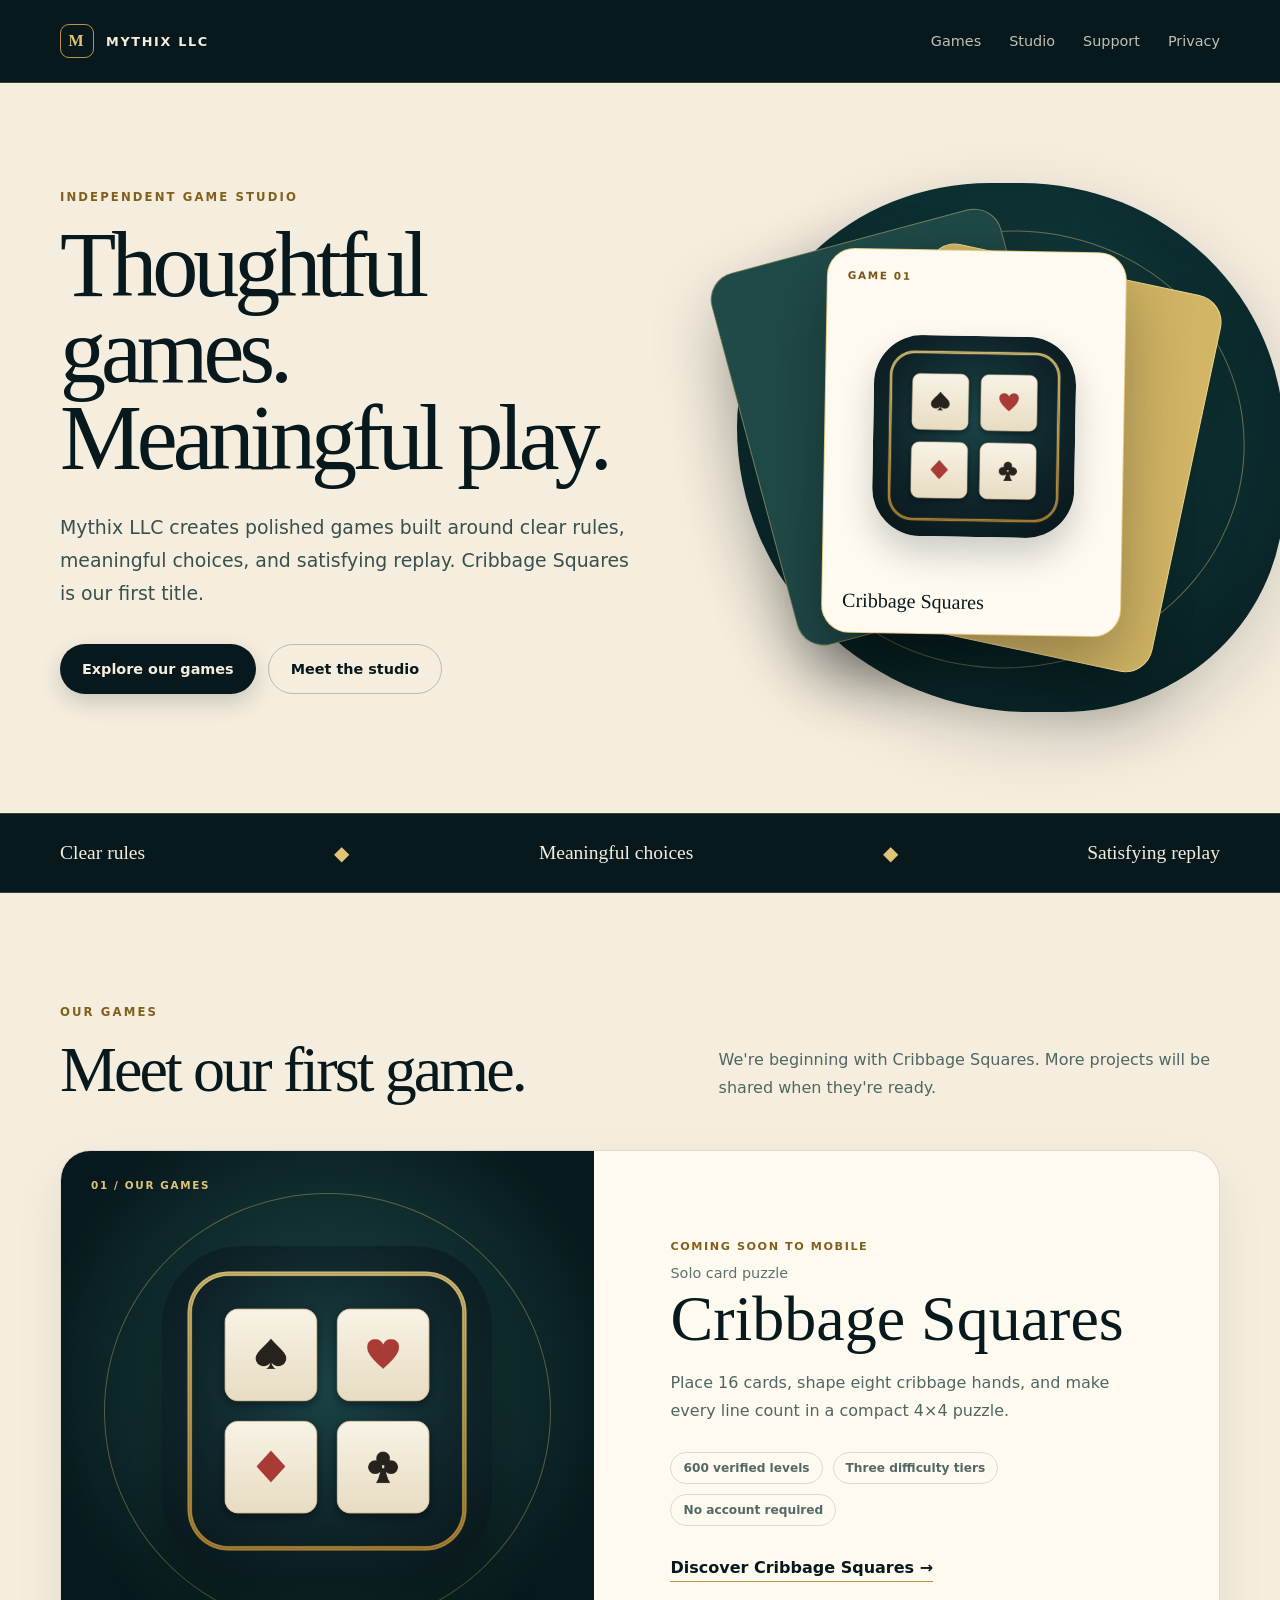
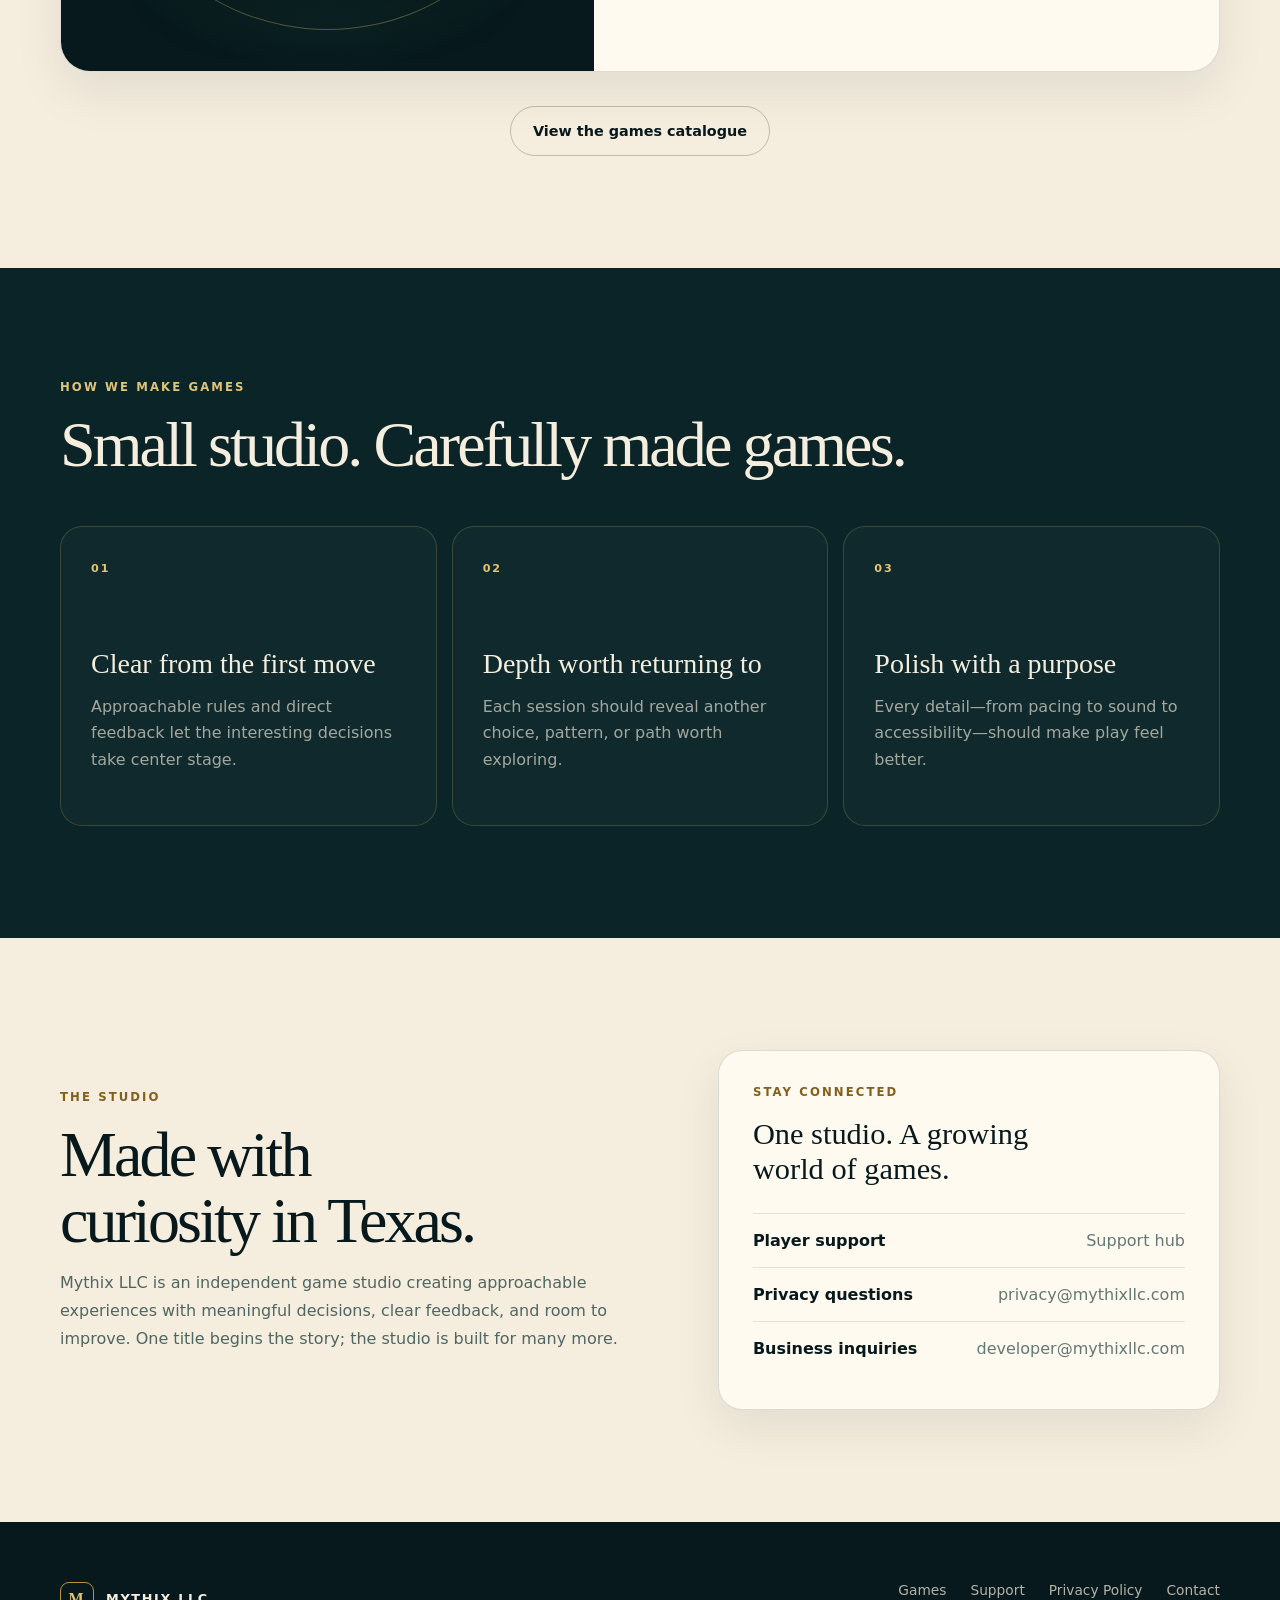
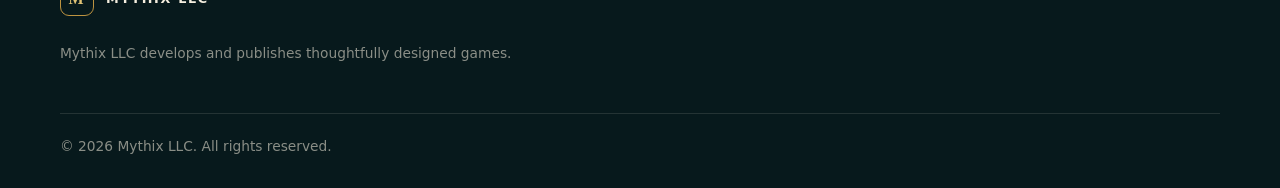
==== index.html @ 4d2c632b "Publish the Mythix LLC website as static files Static export of the Mythix LLC site (Publish-Game/si" ====
<!DOCTYPE html><html lang="en"><head><meta charSet="utf-8"/><meta name="viewport" content="width=device-width, initial-scale=1"/><link rel="stylesheet" href="/_next/static/css/index.VzsFTNP9.css" data-rsc-css-href="/_next/static/css/index.VzsFTNP9.css" data-precedence="vite-rsc/importer-resources"/><link rel="modulepreload" fetchPriority="low" href="/_next/static/chunks/index-CFZSVS_D.js"/><script src="/_next/static/chunks/rolldown-runtime-C60lm6uB.js" type="module" async=""></script><script src="/_next/static/chunks/framework-BgSIrAUN.js" type="module" async=""></script><link rel="modulepreload" href="/_next/static/chunks/layout-segment-context-Se4v9vyB.js" crossorigin=""/><link rel="modulepreload" href="/_next/static/chunks/image-DU-IEete.js" crossorigin=""/><script>Object.assign(((self[Symbol.for("vinext.navigationRuntime")]??={bootstrap:{routeManifest:null},functions:{}}).bootstrap.rsc??={rsc:[]}),{params:{},nav:{"pathname":"/","searchParams":[]}})</script><link rel="modulepreload" href="/_next/static/chunks/index-CFZSVS_D.js" />
</head><body><div class="site-shell"><header class="site-header"><div class="wrap header-inner"><a class="brand" href="/" aria-label="Mythix LLC home"><span class="brand-mark" aria-hidden="true">M</span><span>MYTHIX LLC</span></a><nav aria-label="Primary navigation"><a href="/games">Games</a><a href="/#studio">Studio</a><a href="/support">Support</a><a href="/privacy">Privacy</a></nav></div></header><main><section class="studio-hero wrap" aria-labelledby="hero-title"><div class="studio-hero-copy"><p class="eyebrow">Independent game studio</p><h1 id="hero-title">Thoughtful games.<br/>Meaningful play.</h1><p class="hero-lede">Mythix LLC creates polished games built around clear rules, meaningful choices, and satisfying replay. Cribbage Squares is our first title.</p><div class="hero-actions"><a class="button button-primary" href="/games">Explore our games</a><a class="button button-secondary" href="#studio">Meet the studio</a></div></div><div class="studio-hero-art" aria-label="A growing collection of Mythix games"><div class="collection-orbit" aria-hidden="true"></div><div class="collection-card collection-card-back" aria-hidden="true"><span>MYTHIX</span></div><div class="collection-card collection-card-middle" aria-hidden="true"><i></i><i></i><i></i></div><a class="collection-card collection-card-game" href="/games/cribbage-squares"><span class="collection-index">GAME 01</span><img src="/cribbage-squares-icon.png" alt="Cribbage Squares game icon" width="1024" height="1024" loading="eager" fetchPriority="high" decoding="async" data-nimg="1"/><span class="collection-title">Cribbage Squares</span></a></div></section><section class="studio-marquee" aria-label="Mythix design values"><div class="wrap studio-marquee-track"><span>Clear rules</span><i>◆</i><span>Meaningful choices</span><i>◆</i><span>Satisfying replay</span></div></section><section class="section wrap" id="games" aria-labelledby="games-title"><div class="section-heading catalog-heading"><div><p class="eyebrow">Our games</p><h2 id="games-title">Meet our first game.</h2></div><p>We&#x27;re beginning with Cribbage Squares. More projects will be shared when they&#x27;re ready.</p></div><article class="featured-game"><div class="featured-game-visual"><span class="game-number">01 / OUR GAMES</span><img src="/cribbage-squares-icon.png" alt="Cribbage Squares icon showing four playing-card suits" width="1024" height="1024" loading="lazy" decoding="async" data-nimg="1"/></div><div class="featured-game-copy"><p class="game-status">Coming soon to mobile</p><p class="game-format">Solo card puzzle</p><h3>Cribbage Squares</h3><p>Place 16 cards, shape eight cribbage hands, and make every line count in a compact 4×4 puzzle.</p><ul class="game-highlights" aria-label="Cribbage Squares highlights"><li>600 verified levels</li><li>Three difficulty tiers</li><li>No account required</li></ul><a class="text-link" href="/games/cribbage-squares">Discover Cribbage Squares →</a></div></article><div class="catalog-link-row"><a class="button button-secondary" href="/games">View the games catalogue</a></div></section><section class="section principles-section" aria-labelledby="principles-title"><div class="wrap"><div class="section-heading light-heading"><p class="eyebrow">How we make games</p><h2 id="principles-title">Small studio. Carefully made games.</h2></div><div class="principle-grid"><article class="principle-card"><span>01</span><h3>Clear from the first move</h3><p>Approachable rules and direct feedback let the interesting decisions take center stage.</p></article><article class="principle-card"><span>02</span><h3>Depth worth returning to</h3><p>Each session should reveal another choice, pattern, or path worth exploring.</p></article><article class="principle-card"><span>03</span><h3>Polish with a purpose</h3><p>Every detail—from pacing to sound to accessibility—should make play feel better.</p></article></div></div></section><section class="section wrap studio-grid" id="studio" aria-labelledby="studio-title"><div class="studio-copy"><p class="eyebrow">The studio</p><h2 id="studio-title">Made with curiosity in Texas.</h2><p>Mythix LLC is an independent game studio creating approachable experiences with meaningful decisions, clear feedback, and room to improve. One title begins the story; the studio is built for many more.</p></div><div class="contact-card" id="contact"><p class="eyebrow">Stay connected</p><h3>One studio. A growing world of games.</h3><a href="/support">Player support <span>Support hub</span></a><a href="mailto:privacy@mythixllc.com">Privacy questions <span>privacy@mythixllc.com</span></a><a href="mailto:developer@mythixllc.com">Business inquiries <span>developer@mythixllc.com</span></a></div></section></main><footer class="site-footer"><div class="wrap footer-inner"><div><a class="brand footer-brand" href="/" aria-label="Mythix LLC home"><span class="brand-mark" aria-hidden="true">M</span><span>MYTHIX LLC</span></a><p>Mythix LLC develops and publishes thoughtfully designed games.</p></div><div class="footer-links"><a href="/games">Games</a><a href="/support">Support</a><a href="/privacy">Privacy Policy</a><a href="mailto:developer@mythixllc.com">Contact</a></div><p class="copyright">© 2026 Mythix LLC. All rights reserved.</p></div></footer></div><!--$--><!--/$--><div hidden=""><!--$--><div hidden=""><title>Independent Game Studio | Mythix LLC</title><meta name="description" content="Thoughtful games built around clear rules, meaningful choices, and satisfying replay. Meet Mythix LLC and our first title, Cribbage Squares."><meta property="og:title" content="Mythix LLC — Thoughtful games, carefully made"><meta property="og:description" content="Meet Mythix LLC and discover Cribbage Squares, our first mobile game."><meta property="og:url" content="https://mythixllc.com"><meta property="og:site_name" content="Mythix LLC"><meta property="og:type" content="website"><meta property="og:image" content="https://mythixllc.com/og-studio.png"><meta property="og:image:width" content="1731"><meta property="og:image:height" content="909"><meta property="og:image:alt" content="Mythix LLC independent game studio"><meta name="twitter:card" content="summary_large_image"><meta name="twitter:title" content="Mythix LLC — Thoughtful games, carefully made"><meta name="twitter:description" content="Meet Mythix LLC and discover Cribbage Squares, our first mobile game."><meta name="twitter:image" content="https://mythixllc.com/og-studio.png"><link rel="shortcut icon" href="/favicon.svg"><link rel="icon" href="/favicon.svg"></div><!--/$--></div><script type="module" src="/_next/static/chunks/index-CFZSVS_D.js" id="_R_" async=""></script><script>((self[Symbol.for("vinext.navigationRuntime")]??={bootstrap:{routeManifest:null},functions:{}}).bootstrap.rsc??={rsc:[]}).rsc.push("4:I[\"8c0f216c4604\",[],\"Children\",1]\n")</script><script>((self[Symbol.for("vinext.navigationRuntime")]??={bootstrap:{routeManifest:null},functions:{}}).bootstrap.rsc??={rsc:[]}).rsc.push("5:I[\"593f344dc510\",[],\"GlobalErrorBoundary\",1]\n")</script><script>((self[Symbol.for("vinext.navigationRuntime")]??={bootstrap:{routeManifest:null},functions:{}}).bootstrap.rsc??={rsc:[]}).rsc.push("6:I[\"0b874ad30386\",[],\"default\",1]\n")</script><script>((self[Symbol.for("vinext.navigationRuntime")]??={bootstrap:{routeManifest:null},functions:{}}).bootstrap.rsc??={rsc:[]}).rsc.push("7:I[\"593f344dc510\",[],\"ErrorBoundary\",1]\n")</script><script>((self[Symbol.for("vinext.navigationRuntime")]??={bootstrap:{routeManifest:null},functions:{}}).bootstrap.rsc??={rsc:[]}).rsc.push("8:I[\"15c18cfaeeff\",[],\"LayoutSegmentProvider\",1]\n")</script><script>((self[Symbol.for("vinext.navigationRuntime")]??={bootstrap:{routeManifest:null},functions:{}}).bootstrap.rsc??={rsc:[]}).rsc.push("9:I[\"8c0f216c4604\",[],\"Slot\",1]\n")</script><script>((self[Symbol.for("vinext.navigationRuntime")]??={bootstrap:{routeManifest:null},functions:{}}).bootstrap.rsc??={rsc:[]}).rsc.push("a:I[\"9276801271d6\",[],\"AppRouterScrollTarget\",1]\n")</script><script>((self[Symbol.for("vinext.navigationRuntime")]??={bootstrap:{routeManifest:null},functions:{}}).bootstrap.rsc??={rsc:[]}).rsc.push("b:I[\"593f344dc510\",[],\"RedirectBoundary\",1]\n")</script><script>((self[Symbol.for("vinext.navigationRuntime")]??={bootstrap:{routeManifest:null},functions:{}}).bootstrap.rsc??={rsc:[]}).rsc.push("c:\"$Sreact.suspense\"\n")</script><script>((self[Symbol.for("vinext.navigationRuntime")]??={bootstrap:{routeManifest:null},functions:{}}).bootstrap.rsc??={rsc:[]}).rsc.push(":HL[\"/_next/static/css/index.VzsFTNP9.css\",\"style\"     ]\n")</script><script>((self[Symbol.for("vinext.navigationRuntime")]??={bootstrap:{routeManifest:null},functions:{}}).bootstrap.rsc??={rsc:[]}).rsc.push("0:{\"__route\":\"route:/\",\"__interceptionContext\":null,\"__layoutIds\":[\"layout:/\"],\"__rootLayout\":\"/\",\"__sourcePage\":\"/page\",\"__vinext_streaming_metadata_body:route:/\":\"$L1\",\"__vinext_streaming_metadata_outlet:route:/\":\"$L2\",\"page:/\":\"$L3\",\"layout:/\":[[[[\"$\",\"link\",\"css:/_next/static/css/index.VzsFTNP9.css\",{\"rel\":\"stylesheet\",\"precedence\":\"vite-rsc/importer-resources\",\"href\":\"/_next/static/css/index.VzsFTNP9.css\",\"data-rsc-css-href\":\"/_next/static/css/index.VzsFTNP9.css\"}],\"$undefined\"],[\"$\",\"html\",null,{\"lang\":\"en\",\"children\":[\"$\",\"body\",null,{\"children\":[\"$\",\"$L4\",null,{}]}]}]],null],\"route:/\":[[[\"$\",\"meta\",null,{\"charSet\":\"utf-8\"}],null,[[\"$\",\"meta\",\"0\",{\"name\":\"viewport\",\"content\":\"width=device-width, initial-scale=1\"}]]],[\"$\",\"$L5\",null,{\"fallback\":\"$6\",\"children\":[\"$\",\"$L7\",null,{\"fallback\":\"$6\",\"children\":[\"$\",\"$L8\",null,{\"providerId\":\"layout:/\",\"segmentMap\":{\"children\":[]},\"children\":[\"$\",\"$L9\",null,{\"id\":\"layout:/\",\"parallelSlots\":\"$undefined\",\"children\":[\"$\",\"$La\",null,{\"children\":[\"$\",\"$Lb\",null,{\"children\":[[\"$\",\"$L8\",null,{\"providerId\":\"page:/\",\"segmentMap\":{\"children\":[\"__PAGE__\"]},\"children\":[\"$\",\"$L9\",null,{\"id\":\"page:/\"}]}],[\"$\",\"$c\",null,{\"fallback\":null,\"children\":[\"$\",\"$L9\",null,{\"id\":\"__vinext_streaming_metadata_outlet:route:/\"}]}]]}]}]}]}]}]}],null,[\"$\",\"div\",null,{\"hidden\":true,\"children\":[\"$\",\"$c\",null,{\"fallback\":null,\"children\":[\"$\",\"$L9\",null,{\"id\":\"__vinext_streaming_metadata_body:route:/\"}]}]}]],\"__layoutFlags\":{\"layout:/\":\"s\"},\"__artifactCompatibility\":{\"schemaVersion\":1,\"graphVersion\":\"app-route-graph:1177fd80f83fa7b0\",\"deploymentVersion\":\"9e55edb4-6c4b-41b4-ba5d-a55d28b42bfc\",\"appElementsSchemaVersion\":1,\"rscPayloadSchemaVersion\":1,\"rootBoundaryId\":\"/\",\"renderEpoch\":null},\"__renderObservation\":{\"schemaVersion\":1,\"output\":{\"kind\":\"app-rsc\",\"mountedSlotsFingerprint\":null,\"renderEpoch\":null,\"rootBoundaryId\":\"/\",\"routeId\":\"route:/\"},\"completeness\":\"partial\",\"boundaryOutcome\":{\"kind\":\"unknown\"},\"requestApis\":[{\"kind\":\"connection\",\"status\":\"unknown\"},{\"kind\":\"cookies\",\"status\":\"unknown\"},{\"kind\":\"draftMode\",\"status\":\"unknown\"},{\"kind\":\"headers\",\"status\":\"observed\"},{\"kind\":\"params\",\"status\":\"unknown\"},{\"kind\":\"searchParams\",\"status\":\"unknown\"}],\"dynamicFetches\":[],\"cacheTags\":[\"/\",\"_N_T_/\",\"_N_T_/index\",\"_N_T_/layout\",\"_N_T_/page\"],\"pathTags\":[\"/\"],\"cacheability\":\"unknown\",\"downgrade\":{\"target\":\"freshRender\",\"reasons\":[{\"code\":\"CP_DOWNGRADE_CACHEABILITY_UNKNOWN\",\"target\":\"freshRender\"},{\"code\":\"CP_DOWNGRADE_INCOMPLETE_OBSERVATION\",\"completeness\":\"partial\",\"target\":\"freshRender\"},{\"code\":\"CP_DOWNGRADE_UNKNOWN_REQUEST_API\",\"requestApi\":\"connection\",\"target\":\"freshRender\"},{\"code\":\"CP_DOWNGRADE_UNKNOWN_REQUEST_API\",\"requestApi\":\"cookies\",\"target\":\"freshRender\"},{\"code\":\"CP_DOWNGRADE_UNKNOWN_REQUEST_API\",\"requestApi\":\"draftMode\",\"target\":\"freshRender\"},{\"code\":\"CP_DOWNGRADE_PRIVATE_REQUEST_API\",\"requestApi\":\"headers\",\"target\":\"private\"},{\"code\":\"CP_DOWNGRADE_UNKNOWN_REQUEST_API\",\"requestApi\":\"params\",\"target\":\"freshRender\"},{\"code\":\"CP_DOWNGRADE_UNKNOWN_REQUEST_API\",\"requestApi\":\"searchParams\",\"target\":\"freshRender\"}],\"fallback\":{\"kind\":\"breakerFallback\",\"code\":\"CP_PRIVATE_DYNAMIC_DOWNGRADE\",\"mode\":\"renderFresh\",\"scope\":\"affectedOutput\",\"fields\":{\"reasonCodes\":[\"CP_DOWNGRADE_CACHEABILITY_UNKNOWN\",\"CP_DOWNGRADE_INCOMPLETE_OBSERVATION\",\"CP_DOWNGRADE_UNKNOWN_REQUEST_API\",\"CP_DOWNGRADE_UNKNOWN_REQUEST_API\",\"CP_DOWNGRADE_UNKNOWN_REQUEST_API\",\"CP_DOWNGRADE_PRIVATE_REQUEST_API\",\"CP_DOWNGRADE_UNKNOWN_REQUEST_API\",\"CP_DOWNGRADE_UNKNOWN_REQUEST_API\"],\"target\":\"freshRender\"}},\"isPublicCacheCandidate\":false}}}\n")</script><script>((self[Symbol.for("vinext.navigationRuntime")]??={bootstrap:{routeManifest:null},functions:{}}).bootstrap.rsc??={rsc:[]}).rsc.push("d:I[\"9fb86276be8f\",[],\"default\",1]\n")</script><script>((self[Symbol.for("vinext.navigationRuntime")]??={bootstrap:{routeManifest:null},functions:{}}).bootstrap.rsc??={rsc:[]}).rsc.push("3:[\"$\",\"div\",null,{\"className\":\"site-shell\",\"children\":[[\"$\",\"header\",null,{\"className\":\"site-header\",\"children\":[\"$\",\"div\",null,{\"className\":\"wrap header-inner\",\"children\":[[\"$\",\"a\",null,{\"className\":\"brand\",\"href\":\"/\",\"aria-label\":\"Mythix LLC home\",\"children\":[[\"$\",\"span\",null,{\"className\":\"brand-mark\",\"aria-hidden\":\"true\",\"children\":\"M\"}],[\"$\",\"span\",null,{\"children\":\"MYTHIX LLC\"}]]}],[\"$\",\"nav\",null,{\"aria-label\":\"Primary navigation\",\"children\":[[\"$\",\"a\",null,{\"href\":\"/games\",\"children\":\"Games\"}],[\"$\",\"a\",null,{\"href\":\"/#studio\",\"children\":\"Studio\"}],[\"$\",\"a\",null,{\"href\":\"/support\",\"children\":\"Support\"}],[\"$\",\"a\",null,{\"href\":\"/privacy\",\"children\":\"Privacy\"}]]}]]}]}],[\"$\",\"main\",null,{\"children\":[[\"$\",\"section\",null,{\"className\":\"studio-hero wrap\",\"aria-labelledby\":\"hero-title\",\"children\":[[\"$\",\"div\",null,{\"className\":\"studio-hero-copy\",\"children\":[[\"$\",\"p\",null,{\"className\":\"eyebrow\",\"children\":\"Independent game studio\"}],[\"$\",\"h1\",null,{\"id\":\"hero-title\",\"children\":[\"Thoughtful games.\",[\"$\",\"br\",null,{}],\"Meaningful play.\"]}],[\"$\",\"p\",null,{\"className\":\"hero-lede\",\"children\":\"Mythix LLC creates polished games built around clear rules, meaningful choices, and satisfying replay. Cribbage Squares is our first title.\"}],[\"$\",\"div\",null,{\"className\":\"hero-actions\",\"children\":[[\"$\",\"a\",null,{\"className\":\"button button-primary\",\"href\":\"/games\",\"children\":\"Explore our games\"}],[\"$\",\"a\",null,{\"className\":\"button button-secondary\",\"href\":\"#studio\",\"children\":\"Meet the studio\"}]]}]]}],[\"$\",\"div\",null,{\"className\":\"studio-hero-art\",\"aria-label\":\"A growing collection of Mythix games\",\"children\":[[\"$\",\"div\",null,{\"className\":\"collection-orbit\",\"aria-hidden\":\"true\"}],[\"$\",\"div\",null,{\"className\":\"collection-card collection-card-back\",\"aria-hidden\":\"true\",\"children\":[\"$\",\"span\",null,{\"children\":\"MYTHIX\"}]}],[\"$\",\"div\",null,{\"className\":\"collection-card collection-card-middle\",\"aria-hidden\":\"true\",\"children\":[[\"$\",\"i\",null,{}],[\"$\",\"i\",null,{}],[\"$\",\"i\",null,{}]]}],[\"$\",\"a\",null,{\"className\":\"collection-card collection-card-game\",\"href\":\"/games/cribbage-squares\",\"children\":[[\"$\",\"span\",null,{\"className\":\"collection-index\",\"children\":\"GAME 01\"}],[\"$\",\"$Ld\",null,{\"src\":\"/cribbage-squares-icon.png\",\"alt\":\"Cribbage Squares game icon\",\"width\":1024,\"height\":1024,\"sizes\":\"(max-width: 680px) 200px, (max-width: 940px) 230px, 240px\",\"priority\":true}],[\"$\",\"span\",null,{\"className\":\"collection-title\",\"children\":\"Cribbage Squares\"}]]}]]}]]}],[\"$\",\"section\",null,{\"className\":\"studio-marquee\",\"aria-label\":\"Mythix design values\",\"children\":[\"$\",\"div\",null,{\"className\":\"wrap studio-marquee-track\",\"children\":[[\"$\",\"span\",null,{\"children\":\"Clear rules\"}],[\"$\",\"i\",null,{\"children\":\"◆\"}],[\"$\",\"span\",null,{\"children\":\"Meaningful choices\"}],[\"$\",\"i\",null,{\"children\":\"◆\"}],[\"$\",\"span\",null,{\"children\":\"Satisfying replay\"}]]}]}],[\"$\",\"section\",null,{\"className\":\"section wrap\",\"id\":\"games\",\"aria-labelledby\":\"games-title\",\"children\":[[\"$\",\"div\",null,{\"className\":\"section-heading catalog-heading\",\"children\":[[\"$\",\"div\",null,{\"children\":[[\"$\",\"p\",null,{\"className\":\"eyebrow\",\"children\":\"Our games\"}],[\"$\",\"h2\",null,{\"id\":\"games-title\",\"children\":\"Meet our first game.\"}]]}],[\"$\",\"p\",null,{\"children\":\"We're beginning with Cribbage Squares. More projects will be shared when they're ready.\"}]]}],[\"$\",\"article\",null,{\"className\":\"featured-game\",\"children\":[[\"$\",\"div\",null,{\"className\":\"featured-game-visual\",\"children\":[[\"$\",\"span\",null,{\"className\":\"game-number\",\"children\":\"01 / OUR GAMES\"}],[\"$\",\"$Ld\",null,{\"src\":\"/cribbage-squares-icon.png\",\"alt\":\"Cribbage Squares icon showing four playing-card suits\",\"width\":1024,\"height\":1024,\"sizes\":\"(max-width: 680px) 70vw, 330px\"}]]}],[\"$\",\"div\",null,{\"className\":\"featured-game-copy\",\"children\":[[\"$\",\"p\",null,{\"className\":\"game-status\",\"children\":\"Coming soon to mobile\"}],[\"$\",\"p\",null,{\"className\":\"game-format\",\"children\":\"Solo card puzzle\"}],[\"$\",\"h3\",null,{\"children\":\"Cribbage Squares\"}],[\"$\",\"p\",null,{\"children\":\"Place 16 cards, shape eight cribbage hands, and make every line count in a compact 4×4 puzzle.\"}],[\"$\",\"ul\",null,{\"className\":\"game-highlights\",\"aria-label\":\"Cribbage Squares highlights\",\"children\":[[\"$\",\"li\",\"600 verified levels\",{\"children\":\"600 verified levels\"}],[\"$\",\"li\",\"Three difficulty tiers\",{\"children\":\"Three difficulty tiers\"}],[\"$\",\"li\",\"No account required\",{\"children\":\"No account required\"}]]}],[\"$\",\"a\",null,{\"className\":\"text-link\",\"href\":\"/games/cribbage-squares\",\"children\":\"Discover Cribbage Squares →\"}]]}]]}],[\"$\",\"div\",null,{\"className\":\"catalog-link-row\",\"children\":[\"$\",\"a\",null,{\"className\":\"button button-secondary\",\"href\":\"/games\",\"children\":\"View the games catalogue\"}]}]]}],\"$Le\",\"$Lf\"]}],\"$L10\"]}]\n")</script><script>((self[Symbol.for("vinext.navigationRuntime")]??={bootstrap:{routeManifest:null},functions:{}}).bootstrap.rsc??={rsc:[]}).rsc.push("e:[\"$\",\"section\",null,{\"className\":\"section principles-section\",\"aria-labelledby\":\"principles-title\",\"children\":[\"$\",\"div\",null,{\"className\":\"wrap\",\"children\":[[\"$\",\"div\",null,{\"className\":\"section-heading light-heading\",\"children\":[[\"$\",\"p\",null,{\"className\":\"eyebrow\",\"children\":\"How we make games\"}],[\"$\",\"h2\",null,{\"id\":\"principles-title\",\"children\":\"Small studio. Carefully made games.\"}]]}],[\"$\",\"div\",null,{\"className\":\"principle-grid\",\"children\":[[\"$\",\"article\",\"01\",{\"className\":\"principle-card\",\"children\":[[\"$\",\"span\",null,{\"children\":\"01\"}],[\"$\",\"h3\",null,{\"children\":\"Clear from the first move\"}],[\"$\",\"p\",null,{\"children\":\"Approachable rules and direct feedback let the interesting decisions take center stage.\"}]]}],[\"$\",\"article\",\"02\",{\"className\":\"principle-card\",\"children\":[[\"$\",\"span\",null,{\"children\":\"02\"}],[\"$\",\"h3\",null,{\"children\":\"Depth worth returning to\"}],[\"$\",\"p\",null,{\"children\":\"Each session should reveal another choice, pattern, or path worth exploring.\"}]]}],[\"$\",\"article\",\"03\",{\"className\":\"principle-card\",\"children\":[[\"$\",\"span\",null,{\"children\":\"03\"}],[\"$\",\"h3\",null,{\"children\":\"Polish with a purpose\"}],[\"$\",\"p\",null,{\"children\":\"Every detail—from pacing to sound to accessibility—should make play feel better.\"}]]}]]}]]}]}]\n")</script><script>((self[Symbol.for("vinext.navigationRuntime")]??={bootstrap:{routeManifest:null},functions:{}}).bootstrap.rsc??={rsc:[]}).rsc.push("f:[\"$\",\"section\",null,{\"className\":\"section wrap studio-grid\",\"id\":\"studio\",\"aria-labelledby\":\"studio-title\",\"children\":[[\"$\",\"div\",null,{\"className\":\"studio-copy\",\"children\":[[\"$\",\"p\",null,{\"className\":\"eyebrow\",\"children\":\"The studio\"}],[\"$\",\"h2\",null,{\"id\":\"studio-title\",\"children\":\"Made with curiosity in Texas.\"}],[\"$\",\"p\",null,{\"children\":\"Mythix LLC is an independent game studio creating approachable experiences with meaningful decisions, clear feedback, and room to improve. One title begins the story; the studio is built for many more.\"}]]}],[\"$\",\"div\",null,{\"className\":\"contact-card\",\"id\":\"contact\",\"children\":[[\"$\",\"p\",null,{\"className\":\"eyebrow\",\"children\":\"Stay connected\"}],[\"$\",\"h3\",null,{\"children\":\"One studio. A growing world of games.\"}],[\"$\",\"a\",null,{\"href\":\"/support\",\"children\":[\"Player support \",[\"$\",\"span\",null,{\"children\":\"Support hub\"}]]}],[\"$\",\"a\",null,{\"href\":\"mailto:privacy@mythixllc.com\",\"children\":[\"Privacy questions \",[\"$\",\"span\",null,{\"children\":\"privacy@mythixllc.com\"}]]}],[\"$\",\"a\",null,{\"href\":\"mailto:developer@mythixllc.com\",\"children\":[\"Business inquiries \",[\"$\",\"span\",null,{\"children\":\"developer@mythixllc.com\"}]]}]]}]]}]\n")</script><script>((self[Symbol.for("vinext.navigationRuntime")]??={bootstrap:{routeManifest:null},functions:{}}).bootstrap.rsc??={rsc:[]}).rsc.push("10:[\"$\",\"footer\",null,{\"className\":\"site-footer\",\"children\":[\"$\",\"div\",null,{\"className\":\"wrap footer-inner\",\"children\":[[\"$\",\"div\",null,{\"children\":[[\"$\",\"a\",null,{\"className\":\"brand footer-brand\",\"href\":\"/\",\"aria-label\":\"Mythix LLC home\",\"children\":[[\"$\",\"span\",null,{\"className\":\"brand-mark\",\"aria-hidden\":\"true\",\"children\":\"M\"}],[\"$\",\"span\",null,{\"children\":\"MYTHIX LLC\"}]]}],[\"$\",\"p\",null,{\"children\":\"Mythix LLC develops and publishes thoughtfully designed games.\"}]]}],[\"$\",\"div\",null,{\"className\":\"footer-links\",\"children\":[[\"$\",\"a\",null,{\"href\":\"/games\",\"children\":\"Games\"}],[\"$\",\"a\",null,{\"href\":\"/support\",\"children\":\"Support\"}],[\"$\",\"a\",null,{\"href\":\"/privacy\",\"children\":\"Privacy Policy\"}],[\"$\",\"a\",null,{\"href\":\"mailto:developer@mythixllc.com\",\"children\":\"Contact\"}]]}],[\"$\",\"p\",null,{\"className\":\"copyright\",\"children\":\"© 2026 Mythix LLC. All rights reserved.\"}]]}]}]\n")</script><script>((self[Symbol.for("vinext.navigationRuntime")]??={bootstrap:{routeManifest:null},functions:{}}).bootstrap.rsc??={rsc:[]}).rsc.push("11:T4c8,")</script><script>((self[Symbol.for("vinext.navigationRuntime")]??={bootstrap:{routeManifest:null},functions:{}}).bootstrap.rsc??={rsc:[]}).rsc.push("\u003ctitle\u003eIndependent Game Studio | Mythix LLC\u003c/title\u003e\u003cmeta name=\"description\" content=\"Thoughtful games built around clear rules, meaningful choices, and satisfying replay. Meet Mythix LLC and our first title, Cribbage Squares.\"\u003e\u003cmeta property=\"og:title\" content=\"Mythix LLC — Thoughtful games, carefully made\"\u003e\u003cmeta property=\"og:description\" content=\"Meet Mythix LLC and discover Cribbage Squares, our first mobile game.\"\u003e\u003cmeta property=\"og:url\" content=\"https://mythixllc.com\"\u003e\u003cmeta property=\"og:site_name\" content=\"Mythix LLC\"\u003e\u003cmeta property=\"og:type\" content=\"website\"\u003e\u003cmeta property=\"og:image\" content=\"https://mythixllc.com/og-studio.png\"\u003e\u003cmeta property=\"og:image:width\" content=\"1731\"\u003e\u003cmeta property=\"og:image:height\" content=\"909\"\u003e\u003cmeta property=\"og:image:alt\" content=\"Mythix LLC independent game studio\"\u003e\u003cmeta name=\"twitter:card\" content=\"summary_large_image\"\u003e\u003cmeta name=\"twitter:title\" content=\"Mythix LLC — Thoughtful games, carefully made\"\u003e\u003cmeta name=\"twitter:description\" content=\"Meet Mythix LLC and discover Cribbage Squares, our first mobile game.\"\u003e\u003cmeta name=\"twitter:image\" content=\"https://mythixllc.com/og-studio.png\"\u003e\u003clink rel=\"shortcut icon\" href=\"/favicon.svg\"\u003e\u003clink rel=\"icon\" href=\"/favicon.svg\"\u003e")</script><script>((self[Symbol.for("vinext.navigationRuntime")]??={bootstrap:{routeManifest:null},functions:{}}).bootstrap.rsc??={rsc:[]}).rsc.push("1:[\"$\",\"div\",null,{\"hidden\":true,\"dangerouslySetInnerHTML\":{\"__html\":\"$11\"}}]\n")</script><script>((self[Symbol.for("vinext.navigationRuntime")]??={bootstrap:{routeManifest:null},functions:{}}).bootstrap.rsc??={rsc:[]}).rsc.push("2:null\n")</script><script>Object.assign(((self[Symbol.for("vinext.navigationRuntime")]??={bootstrap:{routeManifest:null},functions:{}}).bootstrap.rsc??={rsc:[]}),{"initialCacheKind":"dynamic"});((self[Symbol.for("vinext.navigationRuntime")]??={bootstrap:{routeManifest:null},functions:{}}).bootstrap.rsc??={rsc:[]}).done=true</script></body></html>
---- _next/static/css/index.VzsFTNP9.css ----
:root{--ink:#07191c;--ink-soft:#0d292c;--felt:#173b3a;--cream:#f5eedf;--paper:#fffaf0;--gold:#bd9340;--gold-bright:#e1c476;--red:#a83b34;--muted:#5e716d;--line:#07191c24;--shadow:0 24px 70px #03121429}*{box-sizing:border-box}html{scroll-behavior:smooth}body{background:var(--cream);color:var(--ink);-webkit-font-smoothing:antialiased;margin:0;font-family:Inter,ui-sans-serif,system-ui,-apple-system,BlinkMacSystemFont,Segoe UI,sans-serif}a{color:inherit}img{max-width:100%;height:auto;display:block}button,input,textarea{font:inherit}.site-shell{min-height:100vh;overflow:hidden}.wrap{width:min(1160px,100% - 40px);margin-inline:auto}.site-header{z-index:20;background:var(--ink);color:var(--cream);border-bottom:1px solid #e1c4763d;position:relative}.header-inner{justify-content:space-between;align-items:center;gap:32px;min-height:82px;display:flex}.brand{letter-spacing:.13em;align-items:center;gap:12px;font-size:.8rem;font-weight:800;text-decoration:none;display:inline-flex}.brand-mark{border:1px solid var(--gold);width:34px;height:34px;color:var(--gold-bright);border-radius:9px;flex:none;place-items:center;font-family:Georgia,serif;font-size:1rem;display:grid}nav{align-items:center;gap:28px;display:flex}nav a{color:#f6efdfc7;font-size:.9rem;text-decoration:none;transition:color .2s}:is(nav a:hover,nav a:focus-visible){color:var(--gold-bright)}.eyebrow{color:#825f1d;letter-spacing:.18em;text-transform:uppercase;margin:0 0 18px;font-size:.73rem;font-weight:850}h1,h2,h3{text-wrap:balance;font-family:Georgia,Times New Roman,serif;font-weight:500}h1{letter-spacing:-.055em;max-width:820px;margin:0;font-size:clamp(3.25rem,7.2vw,6.7rem);line-height:.94}.hero-lede{color:#38504d;max-width:650px;margin:30px 0 0;font-size:clamp(1rem,1.6vw,1.18rem);line-height:1.75}.hero-actions{flex-wrap:wrap;gap:12px;margin-top:34px;display:flex}.button{border-radius:999px;justify-content:center;align-items:center;min-height:50px;padding:0 22px;font-size:.9rem;font-weight:760;text-decoration:none;display:inline-flex}.button-primary{background:var(--ink);color:var(--cream);box-shadow:0 9px 22px #07191c2e}.button-primary:hover{background:#123236}.button-secondary{color:var(--ink);border:1px solid #07191c3d}.button-secondary:hover{border-color:var(--gold);background:#fffaf09e}.button-light{background:var(--gold-bright);color:var(--ink)}.text-link{border-bottom:1px solid var(--gold);padding-bottom:4px;font-weight:780;text-decoration:none;display:inline-block}.studio-hero{grid-template-columns:1.08fr .92fr;align-items:center;gap:clamp(42px,7vw,100px);min-height:730px;padding-block:82px 94px;display:grid}.studio-hero-copy{z-index:2;position:relative}.studio-hero-copy h1{max-width:780px}.studio-hero-art{isolation:isolate;place-items:center;min-height:540px;display:grid;position:relative}.studio-hero-art:before{content:"";z-index:-3;background:radial-gradient(circle at 48% 42%, #245351 0, #0d3032 52%, var(--ink) 100%);box-shadow:var(--shadow);border-radius:49% 51% 43% 57%;position:absolute;inset:2% -13% 0 2%}.collection-orbit{z-index:-2;border:1px solid #e1c47675;border-radius:50%;position:absolute;inset:11% -5% 8% 9%;transform:rotate(-8deg)}.collection-card{aspect-ratio:.78;border-radius:28px;width:min(300px,62vw);position:absolute;box-shadow:0 30px 70px #0000004d}.collection-card-back{color:#f6efdfa3;letter-spacing:.18em;background:#204a48;border:1px solid #e1c47675;place-items:end start;padding:26px;font-size:.68rem;font-weight:850;display:grid;transform:translate(-25%,-4%)rotate(-15deg)}.collection-card-middle{background:#d2b565;border:1px solid #efd78d;align-items:flex-end;gap:8px;padding:26px;display:flex;transform:translate(22%,4%)rotate(12deg)}.collection-card-middle i{border:1px solid var(--ink);border-radius:50%;width:12px;height:12px;display:block}.collection-card-game{background:var(--paper);color:var(--ink);border:1px solid #e1c476d9;flex-direction:column;justify-content:space-between;padding:20px;text-decoration:none;transition:transform .25s;display:flex;position:relative;transform:rotate(1deg)}.collection-card-game:hover{transform:translateY(-8px)rotate(0)}.collection-card-game img{aspect-ratio:1;object-fit:contain;border-radius:24%;width:78%;height:auto;margin:auto;box-shadow:0 18px 34px #07191c33}.collection-index{color:#765516;letter-spacing:.16em;font-size:.65rem;font-weight:850}.collection-title{font-family:Georgia,serif;font-size:1.25rem}.studio-marquee,.game-marquee{background:var(--ink);color:var(--cream);border-block:1px solid #e1c4763d}.studio-marquee-track,.game-marquee-track{justify-content:space-between;align-items:center;gap:24px;min-height:78px;font-family:Georgia,serif;font-size:clamp(.95rem,2vw,1.22rem);display:flex}.studio-marquee-track i,.game-marquee-track i{color:var(--gold-bright);font-style:normal}.game-marquee-track i:nth-of-type(2),.game-marquee-track i:nth-of-type(3){color:#cd5a51}.section{padding-block:112px}.section-heading{max-width:720px;margin-bottom:48px}.section-heading h2,.privacy-strip h2,.studio-copy h2{letter-spacing:-.045em;margin:0;font-size:clamp(2.5rem,5vw,4.7rem);line-height:1.02}.section-heading>p:last-child,.studio-copy>p:last-child{color:#4f6662;line-height:1.75}.catalog-heading{grid-template-columns:1.08fr .92fr;align-items:end;gap:70px;max-width:none;display:grid}.catalog-heading>p{margin:0}.featured-game{border:1px solid var(--line);background:var(--paper);border-radius:30px;grid-template-columns:.92fr 1.08fr;display:grid;overflow:hidden;box-shadow:0 20px 50px #07191c14}.featured-game-visual{background:radial-gradient(circle at 50% 44%, #204e4b 0, var(--ink) 74%);place-items:center;min-height:520px;padding:70px;display:grid;position:relative}.featured-game-visual:after{content:"";border:1px solid #e1c4765c;border-radius:50%;position:absolute;inset:8%}.featured-game-visual img{z-index:2;aspect-ratio:1;object-fit:contain;border-radius:24%;width:min(330px,70vw);height:auto;position:relative;box-shadow:0 28px 52px #00000057}.game-number{z-index:3;color:var(--gold-bright);letter-spacing:.16em;font-size:.65rem;font-weight:850;position:absolute;top:28px;left:30px}.featured-game-copy{flex-direction:column;justify-content:center;padding:clamp(38px,6vw,78px);display:flex}.game-status{color:#825f1d;letter-spacing:.14em;text-transform:uppercase;margin:0 0 12px;font-size:.7rem;font-weight:850}.game-format{color:var(--muted);margin:0 0 6px;font-size:.9rem}.featured-game-copy h3{margin:0 0 18px;font-size:clamp(2.4rem,5vw,4.6rem);line-height:1}.featured-game-copy>p:not(.game-status,.game-format){color:#4f6662;margin:0;line-height:1.72}.game-highlights{flex-wrap:wrap;gap:10px;margin:28px 0 32px;padding:0;list-style:none;display:flex}.game-highlights li{color:#536965;border:1px solid #07191c24;border-radius:999px;padding:8px 12px;font-size:.76rem;font-weight:700}.featured-game-copy .text-link{align-self:flex-start}.catalog-link-row{justify-content:center;margin-top:34px;display:flex}.principles-section,.feature-section{color:var(--cream);background:#0b2427}.light-heading .eyebrow,.feature-section .eyebrow{color:var(--gold-bright)}.light-heading{max-width:850px}.principle-grid{grid-template-columns:repeat(3,1fr);gap:15px;display:grid}.principle-card{background:#ffffff06;border:1px solid #e1c47633;border-radius:22px;min-height:300px;padding:30px}.principle-card>span{color:var(--gold-bright);letter-spacing:.17em;font-size:.7rem;font-weight:850}.principle-card h3{margin:72px 0 14px;font-size:1.75rem}.principle-card p{color:#f6efdfa3;margin:0;line-height:1.68}.studio-grid{grid-template-columns:1fr .9fr;align-items:center;gap:100px;display:grid}.studio-copy>p:last-child{max-width:660px}.contact-card{border:1px solid var(--line);background:var(--paper);border-radius:24px;padding:34px;box-shadow:0 18px 48px #07191c14}.contact-card h3{margin:0 0 26px;font-size:1.9rem}.contact-card>a{border-top:1px solid #07191c1c;justify-content:space-between;gap:24px;padding:17px 0;font-weight:760;text-decoration:none;display:flex}.contact-card>a span{color:#647873;font-weight:500}.contact-card>a:hover span{color:#825f1d}.subpage-hero{border-bottom:1px solid var(--line);padding-block:88px 58px}.subpage-hero h1{max-width:940px;font-size:clamp(3rem,7vw,6rem)}.subpage-hero .hero-lede{max-width:760px}.games-hero{padding-bottom:76px}.games-grid{grid-template-columns:repeat(2,1fr);gap:20px;display:grid}.catalog-card{border:1px solid var(--line);background:var(--paper);border-radius:26px;overflow:hidden}.catalog-card-image{background:radial-gradient(circle, #245552 0, var(--ink) 76%);place-items:center;min-height:420px;padding:58px;text-decoration:none;display:grid;position:relative}.catalog-card-image>span{color:var(--gold-bright);letter-spacing:.14em;font-size:.7rem;font-weight:850;position:absolute;top:24px;left:26px}.catalog-card-image img{aspect-ratio:1;object-fit:contain;border-radius:24%;width:min(300px,70vw);height:auto;box-shadow:0 28px 48px #00000052}.catalog-card-copy{padding:34px}.catalog-card-copy h2{margin:0 0 14px;font-size:clamp(2rem,4vw,3.2rem);line-height:1.05}.catalog-card-copy>p:not(.game-status){color:#526965;line-height:1.7}.catalog-card-copy .text-link{margin-top:18px}.future-card{background:#fffaf073;border-style:dashed;flex-direction:column;justify-content:space-between;min-height:100%;display:flex}.future-symbol{background:#07191c0b;grid-template-columns:repeat(2,78px);place-content:center;gap:12px;min-height:420px;display:grid}.future-symbol i{aspect-ratio:1;border:1px solid #07191c2e;border-radius:18px;display:block}.future-symbol i:nth-child(2),.future-symbol i:nth-child(3){background:#bd934014;border-color:#bd934099}.game-hero{grid-template-columns:1.08fr .92fr;align-items:center;gap:clamp(50px,8vw,110px);min-height:720px;padding-block:72px 94px;display:grid}.game-hero-copy{z-index:2;position:relative}.breadcrumb{color:#5d716d;margin-bottom:42px;font-size:.82rem;font-weight:720;text-decoration:none;display:inline-block}.hero-proof{color:#60736f;letter-spacing:.04em;flex-wrap:wrap;align-items:center;gap:13px;margin-top:28px;font-size:.79rem;font-weight:650;display:flex}.hero-proof span[aria-hidden]{color:var(--gold);font-size:.6rem}.game-hero-art{place-items:center;min-height:540px;display:grid;position:relative}.game-hero-art:before{content:"";box-shadow:var(--shadow);background:radial-gradient(circle at 50% 46%,#1f4c49 0,#0f3233 50%,#07191c 100%);border-radius:48% 52% 46% 54%;position:absolute;inset:7% -12% 3% 1%}.game-hero-art:after{content:"";border:1px solid #e1c4766b;border-radius:47% 53% 49% 51%;position:absolute;inset:13% -6% 9% 8%}.icon-frame{z-index:2;aspect-ratio:1;width:min(390px,78vw);position:relative;transform:rotate(2deg)}.icon-frame img{object-fit:contain;border-radius:25%;width:100%;height:100%;box-shadow:0 36px 70px #00000057}.suit{z-index:3;color:var(--cream);opacity:.9;font-family:Georgia,serif;font-size:3rem;position:absolute}.suit-spade{top:6%;left:4%;transform:rotate(-13deg)}.suit-heart{color:#d15349;bottom:5%;right:-1%;transform:rotate(12deg)}.art-note{z-index:4;background:var(--paper);border:1px solid #d7bd77;border-radius:14px;align-items:baseline;gap:8px;padding:12px 16px;display:flex;position:absolute;box-shadow:0 12px 34px #0000002e}.art-note strong{font-family:Georgia,serif;font-size:1.45rem}.art-note span{color:var(--muted);letter-spacing:.08em;text-transform:uppercase;font-size:.72rem;font-weight:700}.note-top{top:16%;right:-6%;transform:rotate(3deg)}.note-bottom{bottom:12%;left:-7%;transform:rotate(-3deg)}.release-badge{color:#4d625e;background:#fffaf0ad;border:1px solid #07191c2e;border-radius:999px;align-items:center;gap:10px;min-height:50px;padding:0 18px;font-size:.82rem;font-weight:760;display:inline-flex}.release-badge i{background:var(--gold);border-radius:50%;width:8px;height:8px;display:block;box-shadow:0 0 0 5px #bd934024}.steps{grid-template-columns:repeat(3,1fr);gap:18px;display:grid}.step-card{border:1px solid var(--line);background:#fffaf0ad;border-radius:24px;min-height:330px;padding:28px;position:relative}.step-number{color:#825f1d;letter-spacing:.18em;font-size:.72rem;font-weight:850}.step-card h3{margin:26px 0 10px;font-size:1.7rem}.step-card p{color:#536965;margin:0;line-height:1.65}.mini-card,.mini-score{background:var(--paper);width:82px;height:96px;color:var(--red);border:1px solid #d6b864;border-radius:13px;place-items:center;margin-top:24px;font-family:Georgia,serif;font-size:2rem;display:grid;box-shadow:0 8px 22px #07191c1a}.mini-score{width:112px;height:84px;color:var(--ink);font-size:2.45rem}.mini-grid{grid-template-columns:repeat(4,1fr);gap:4px;width:100px;height:100px;margin-top:22px;display:grid}.mini-grid i{background:var(--ink-soft);opacity:.88;border-radius:4px;display:block}.mini-grid i:nth-child(3n),.mini-grid i:nth-child(7){background:var(--gold)}.split-heading{grid-template-columns:1.1fr .9fr;align-items:end;gap:70px;max-width:none;display:grid}.split-heading>p{color:#f6efdfa6}.feature-grid{grid-template-columns:repeat(4,1fr);gap:14px;display:grid}.feature-card{background:#ffffff06;border:1px solid #e1c47633;border-radius:20px;min-height:280px;padding:26px}.feature-kicker{color:var(--gold-bright);margin-bottom:44px;font-family:Georgia,serif;font-size:2.5rem;display:inline-block}.feature-card h3{margin:0 0 12px;font-size:1.45rem}.feature-card p{color:#f6efdfa1;margin:0;font-size:.92rem;line-height:1.65}.privacy-strip{grid-template-columns:auto 1fr auto;align-items:center;gap:34px;display:grid}.privacy-mark{background:var(--red);width:96px;height:112px;color:var(--paper);border-radius:18px;place-items:center;font-family:Georgia,serif;font-size:3.2rem;display:grid;transform:rotate(-3deg);box-shadow:0 18px 38px #7426212e}.privacy-strip h2{font-size:clamp(2.2rem,4vw,4rem)}.privacy-strip p:not(.eyebrow){color:#506662;max-width:700px;line-height:1.7}.game-endcap{color:var(--cream);background:#173b3a;padding-block:72px}.game-endcap-inner{justify-content:space-between;align-items:center;gap:40px;display:flex}.game-endcap .eyebrow{color:var(--gold-bright)}.game-endcap h2{max-width:760px;margin:0;font-size:clamp(2.3rem,4vw,4rem)}.support-game-picker{border-bottom:1px solid var(--line);grid-template-columns:.8fr 1.2fr;align-items:center;gap:70px;padding-block:66px;display:grid}.support-game-picker h2{margin:0;font-size:clamp(2rem,4vw,3.5rem)}.support-game-card{border:1px solid var(--line);background:var(--paper);border-radius:20px;grid-template-columns:82px 1fr auto;align-items:center;gap:20px;padding:18px 22px;text-decoration:none;display:grid}.support-game-card img{aspect-ratio:1;object-fit:contain;border-radius:22%;width:82px;height:auto}.support-game-card span{flex-direction:column;gap:5px;display:flex}.support-game-card small{color:#825f1d;letter-spacing:.14em;text-transform:uppercase;font-size:.66rem;font-weight:850}.support-game-card strong{font-family:Georgia,serif;font-size:1.55rem}.support-game-card b{color:var(--gold);font-size:1.4rem}.support-layout{grid-template-columns:1fr .85fr;gap:80px;padding-block:78px 110px;scroll-margin-top:20px;display:grid}.support-layout h2{margin:0 0 24px;font-size:clamp(2rem,4vw,3.4rem)}.faq-list{gap:12px;display:grid}.faq-item{border:1px solid var(--line);background:#fffaf0a6;border-radius:16px;padding:22px 24px}.faq-item h3{margin:0 0 8px;font-size:1.16rem}.faq-item p{color:#526965;margin:0;line-height:1.65}.support-panel{background:var(--ink);color:var(--cream);border-radius:24px;align-self:start;padding:32px}.support-panel .eyebrow{color:var(--gold-bright)}.support-panel h2{font-size:2.4rem}.support-panel p{color:#f6efdfab;line-height:1.7}.support-panel a.button{background:var(--gold-bright);color:var(--ink);margin-top:14px}.support-note{margin-top:24px;font-size:.82rem}.support-privacy-link{color:var(--gold-bright);font-size:.82rem;display:inline-block}.language-jump{gap:10px;margin-top:26px;display:flex}.language-jump a{border:1px solid #07191c2e;border-radius:999px;padding:8px 13px;font-size:.82rem;font-weight:750;text-decoration:none}.legal-wrap{grid-template-columns:230px 1fr;gap:70px;padding-block:66px 110px;display:grid}.legal-nav{align-self:start;position:sticky;top:30px}.legal-nav p{color:#825f1d;letter-spacing:.15em;text-transform:uppercase;margin:0 0 14px;font-size:.72rem;font-weight:850}.legal-nav a{color:#536965;padding:8px 0;font-size:.86rem;text-decoration:none;display:block}.legal-doc{max-width:820px}.legal-doc+.legal-doc{border-top:1px solid var(--line);margin-top:96px;padding-top:78px}.legal-doc h2{margin:0 0 12px;font-size:clamp(2.3rem,5vw,4rem)}.legal-doc h3{margin:42px 0 12px;font-size:1.45rem}.legal-doc p,.legal-doc li{color:#405955;line-height:1.78}.legal-doc ul{padding-left:22px}.legal-meta,.notice{font-size:.9rem;color:#627570!important}.notice{border-left:3px solid var(--gold);background:#bd93401f;border-radius:0 10px 10px 0;margin:26px 0 34px;padding:18px 20px}.legal-doc a{color:#745313}.site-footer{background:var(--ink);color:var(--cream);padding-block:60px 34px}.footer-inner{grid-template-columns:1fr auto;align-items:start;gap:38px 60px;display:grid}.footer-brand{margin-bottom:16px}.footer-inner p{color:#f6efdf8c;font-size:.86rem}.footer-links{flex-wrap:wrap;gap:24px;display:flex}.footer-links a{color:#f6efdfb8;font-size:.86rem;text-decoration:none}.copyright{border-top:1px solid #f6efdf1f;grid-column:1/-1;margin:0;padding-top:24px}@media (max-width:940px){nav{gap:17px}.studio-hero,.game-hero{grid-template-columns:1fr;padding-top:64px}.studio-hero-copy,.game-hero-copy{max-width:760px}.studio-hero-art,.game-hero-art{min-height:510px}.catalog-heading,.split-heading,.studio-grid,.support-layout,.support-game-picker{grid-template-columns:1fr;gap:48px}.games-grid{grid-template-columns:1fr}.principle-grid,.steps,.feature-grid{grid-template-columns:repeat(2,1fr)}.featured-game{grid-template-columns:1fr}.featured-game-visual{min-height:470px}.feature-card:last-child{grid-column:span 2}.privacy-strip{grid-template-columns:auto 1fr}.privacy-strip .text-link{grid-column:2;justify-self:start}.legal-wrap{grid-template-columns:1fr}.legal-nav{display:none}}@media (max-width:680px){.wrap{width:min(100% - 28px,1160px)}.header-inner{flex-direction:column;align-items:flex-start;gap:12px;min-height:72px;padding-block:16px 14px}nav{justify-content:space-between;gap:10px;width:100%}nav a{font-size:.8rem}h1{font-size:clamp(3rem,15vw,5rem)}.studio-hero,.game-hero{gap:22px;min-height:auto;padding-block:52px 70px}.studio-hero-art,.game-hero-art{min-height:clamp(320px,105vw,440px)}.collection-card{width:min(255px,65vw)}.collection-card-game{padding:16px}.icon-frame{width:min(310px,75vw)}.note-top{right:0}.note-bottom{left:0}.studio-marquee-track,.game-marquee-track{white-space:nowrap;justify-content:flex-start;overflow:hidden}.game-marquee-track span:nth-of-type(n+4),.game-marquee-track i:nth-of-type(n+4){display:none}.section{padding-block:78px}.games-grid,.principle-grid,.steps,.feature-grid{grid-template-columns:1fr}.featured-game-visual,.catalog-card-image,.future-symbol{min-height:clamp(300px,92vw,350px)}.featured-game-visual,.catalog-card-image{padding:48px}.featured-game-copy,.catalog-card-copy{padding:28px}.principle-card,.step-card,.feature-card{min-height:0}.principle-card h3{margin-top:44px}.feature-card:last-child{grid-column:auto}.feature-kicker{margin-bottom:26px}.privacy-strip{grid-template-columns:1fr}.privacy-strip .text-link{grid-column:1}.privacy-mark{width:74px;height:88px}.game-endcap-inner{flex-direction:column;align-items:flex-start}.contact-card{padding:25px}.contact-card>a{flex-direction:column;gap:4px}.support-game-card{grid-template-columns:64px 1fr auto;gap:14px}.support-game-card img{width:64px}.footer-inner{grid-template-columns:1fr}.copyright{grid-column:1}.subpage-hero{padding-block:60px 42px}.legal-wrap,.support-layout{padding-block:52px 80px}}@media (prefers-reduced-motion:reduce){html{scroll-behavior:auto}*,:before,:after{transition-duration:.01ms!important}}
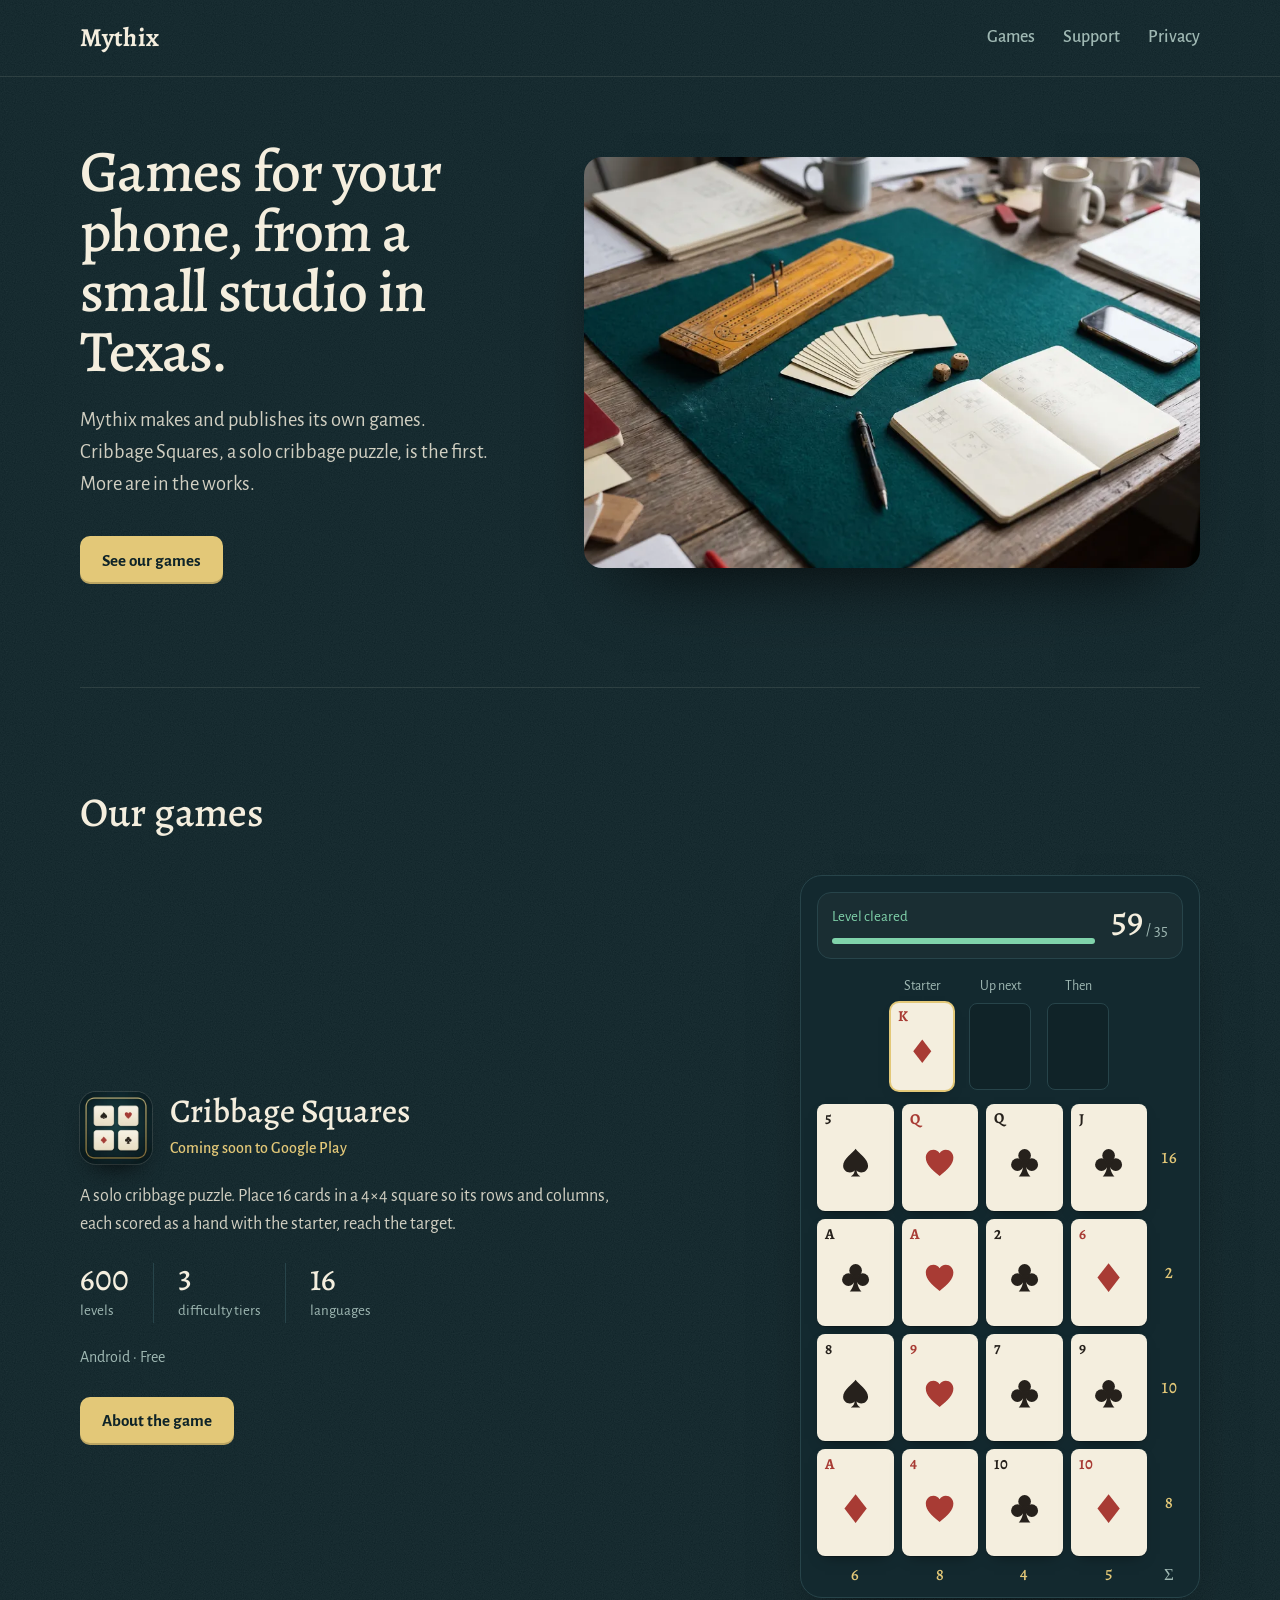
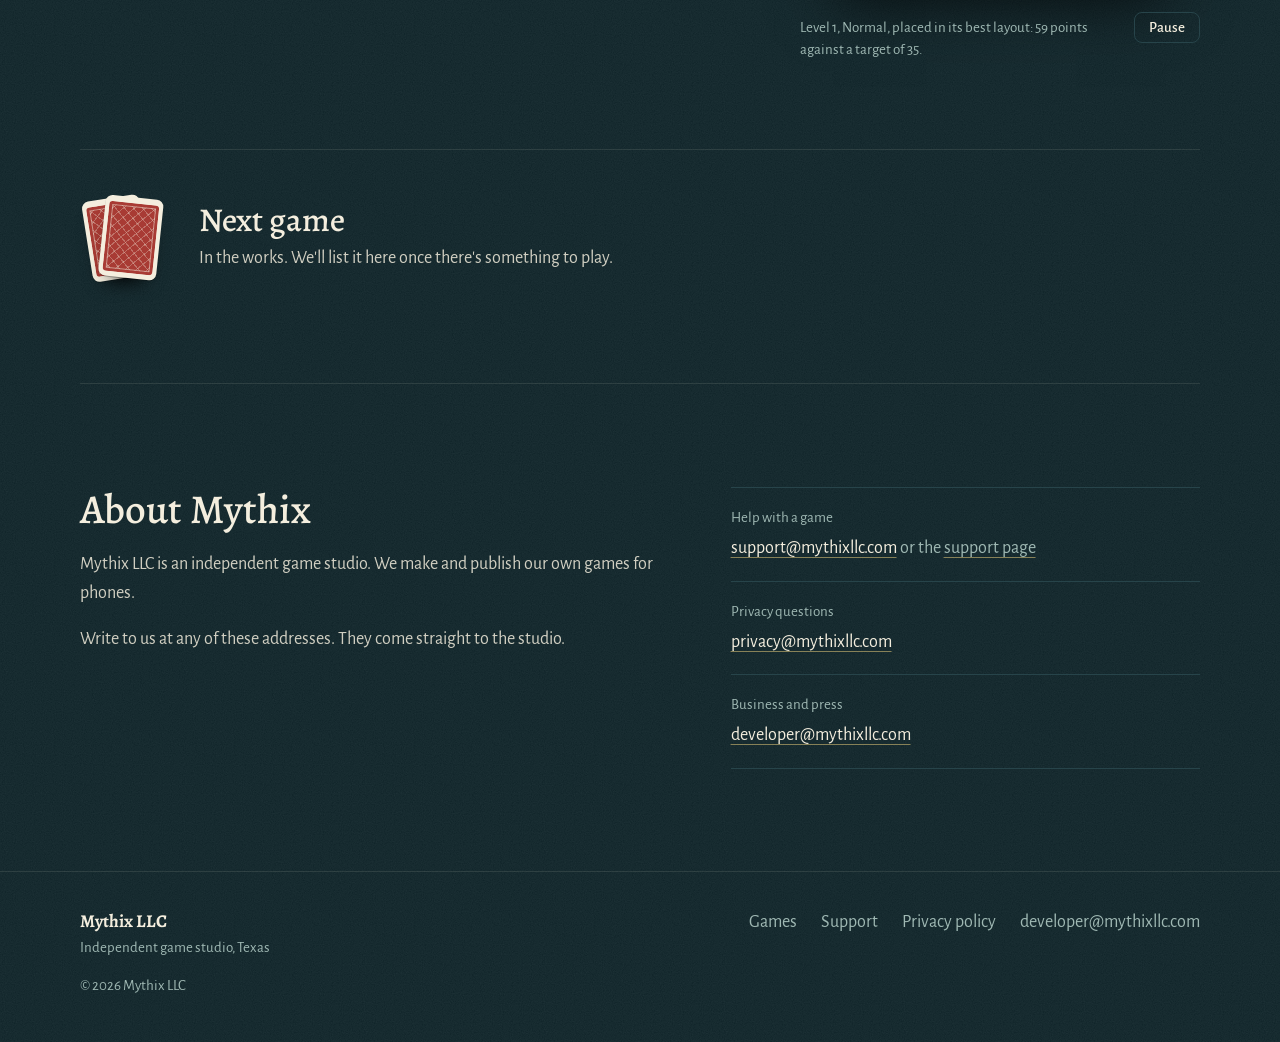
==== commit a3e84d08: "Redesign the site as a multi-game studio The home page now leads with the studio and a worktable pho" ====
--- a/index.html
+++ b/index.html
@@ -1,2 +1,2 @@
-<!DOCTYPE html><html lang="en"><head><meta charSet="utf-8"/><meta name="viewport" content="width=device-width, initial-scale=1"/><link rel="stylesheet" href="/_next/static/css/index.VzsFTNP9.css" data-rsc-css-href="/_next/static/css/index.VzsFTNP9.css" data-precedence="vite-rsc/importer-resources"/><link rel="modulepreload" fetchPriority="low" href="/_next/static/chunks/index-CFZSVS_D.js"/><script src="/_next/static/chunks/rolldown-runtime-C60lm6uB.js" type="module" async=""></script><script src="/_next/static/chunks/framework-BgSIrAUN.js" type="module" async=""></script><link rel="modulepreload" href="/_next/static/chunks/layout-segment-context-Se4v9vyB.js" crossorigin=""/><link rel="modulepreload" href="/_next/static/chunks/image-DU-IEete.js" crossorigin=""/><script>Object.assign(((self[Symbol.for("vinext.navigationRuntime")]??={bootstrap:{routeManifest:null},functions:{}}).bootstrap.rsc??={rsc:[]}),{params:{},nav:{"pathname":"/","searchParams":[]}})</script><link rel="modulepreload" href="/_next/static/chunks/index-CFZSVS_D.js" />
-</head><body><div class="site-shell"><header class="site-header"><div class="wrap header-inner"><a class="brand" href="/" aria-label="Mythix LLC home"><span class="brand-mark" aria-hidden="true">M</span><span>MYTHIX LLC</span></a><nav aria-label="Primary navigation"><a href="/games">Games</a><a href="/#studio">Studio</a><a href="/support">Support</a><a href="/privacy">Privacy</a></nav></div></header><main><section class="studio-hero wrap" aria-labelledby="hero-title"><div class="studio-hero-copy"><p class="eyebrow">Independent game studio</p><h1 id="hero-title">Thoughtful games.<br/>Meaningful play.</h1><p class="hero-lede">Mythix LLC creates polished games built around clear rules, meaningful choices, and satisfying replay. Cribbage Squares is our first title.</p><div class="hero-actions"><a class="button button-primary" href="/games">Explore our games</a><a class="button button-secondary" href="#studio">Meet the studio</a></div></div><div class="studio-hero-art" aria-label="A growing collection of Mythix games"><div class="collection-orbit" aria-hidden="true"></div><div class="collection-card collection-card-back" aria-hidden="true"><span>MYTHIX</span></div><div class="collection-card collection-card-middle" aria-hidden="true"><i></i><i></i><i></i></div><a class="collection-card collection-card-game" href="/games/cribbage-squares"><span class="collection-index">GAME 01</span><img src="/cribbage-squares-icon.png" alt="Cribbage Squares game icon" width="1024" height="1024" loading="eager" fetchPriority="high" decoding="async" data-nimg="1"/><span class="collection-title">Cribbage Squares</span></a></div></section><section class="studio-marquee" aria-label="Mythix design values"><div class="wrap studio-marquee-track"><span>Clear rules</span><i>◆</i><span>Meaningful choices</span><i>◆</i><span>Satisfying replay</span></div></section><section class="section wrap" id="games" aria-labelledby="games-title"><div class="section-heading catalog-heading"><div><p class="eyebrow">Our games</p><h2 id="games-title">Meet our first game.</h2></div><p>We&#x27;re beginning with Cribbage Squares. More projects will be shared when they&#x27;re ready.</p></div><article class="featured-game"><div class="featured-game-visual"><span class="game-number">01 / OUR GAMES</span><img src="/cribbage-squares-icon.png" alt="Cribbage Squares icon showing four playing-card suits" width="1024" height="1024" loading="lazy" decoding="async" data-nimg="1"/></div><div class="featured-game-copy"><p class="game-status">Coming soon to mobile</p><p class="game-format">Solo card puzzle</p><h3>Cribbage Squares</h3><p>Place 16 cards, shape eight cribbage hands, and make every line count in a compact 4×4 puzzle.</p><ul class="game-highlights" aria-label="Cribbage Squares highlights"><li>600 verified levels</li><li>Three difficulty tiers</li><li>No account required</li></ul><a class="text-link" href="/games/cribbage-squares">Discover Cribbage Squares →</a></div></article><div class="catalog-link-row"><a class="button button-secondary" href="/games">View the games catalogue</a></div></section><section class="section principles-section" aria-labelledby="principles-title"><div class="wrap"><div class="section-heading light-heading"><p class="eyebrow">How we make games</p><h2 id="principles-title">Small studio. Carefully made games.</h2></div><div class="principle-grid"><article class="principle-card"><span>01</span><h3>Clear from the first move</h3><p>Approachable rules and direct feedback let the interesting decisions take center stage.</p></article><article class="principle-card"><span>02</span><h3>Depth worth returning to</h3><p>Each session should reveal another choice, pattern, or path worth exploring.</p></article><article class="principle-card"><span>03</span><h3>Polish with a purpose</h3><p>Every detail—from pacing to sound to accessibility—should make play feel better.</p></article></div></div></section><section class="section wrap studio-grid" id="studio" aria-labelledby="studio-title"><div class="studio-copy"><p class="eyebrow">The studio</p><h2 id="studio-title">Made with curiosity in Texas.</h2><p>Mythix LLC is an independent game studio creating approachable experiences with meaningful decisions, clear feedback, and room to improve. One title begins the story; the studio is built for many more.</p></div><div class="contact-card" id="contact"><p class="eyebrow">Stay connected</p><h3>One studio. A growing world of games.</h3><a href="/support">Player support <span>Support hub</span></a><a href="mailto:privacy@mythixllc.com">Privacy questions <span>privacy@mythixllc.com</span></a><a href="mailto:developer@mythixllc.com">Business inquiries <span>developer@mythixllc.com</span></a></div></section></main><footer class="site-footer"><div class="wrap footer-inner"><div><a class="brand footer-brand" href="/" aria-label="Mythix LLC home"><span class="brand-mark" aria-hidden="true">M</span><span>MYTHIX LLC</span></a><p>Mythix LLC develops and publishes thoughtfully designed games.</p></div><div class="footer-links"><a href="/games">Games</a><a href="/support">Support</a><a href="/privacy">Privacy Policy</a><a href="mailto:developer@mythixllc.com">Contact</a></div><p class="copyright">© 2026 Mythix LLC. All rights reserved.</p></div></footer></div><!--$--><!--/$--><div hidden=""><!--$--><div hidden=""><title>Independent Game Studio | Mythix LLC</title><meta name="description" content="Thoughtful games built around clear rules, meaningful choices, and satisfying replay. Meet Mythix LLC and our first title, Cribbage Squares."><meta property="og:title" content="Mythix LLC — Thoughtful games, carefully made"><meta property="og:description" content="Meet Mythix LLC and discover Cribbage Squares, our first mobile game."><meta property="og:url" content="https://mythixllc.com"><meta property="og:site_name" content="Mythix LLC"><meta property="og:type" content="website"><meta property="og:image" content="https://mythixllc.com/og-studio.png"><meta property="og:image:width" content="1731"><meta property="og:image:height" content="909"><meta property="og:image:alt" content="Mythix LLC independent game studio"><meta name="twitter:card" content="summary_large_image"><meta name="twitter:title" content="Mythix LLC — Thoughtful games, carefully made"><meta name="twitter:description" content="Meet Mythix LLC and discover Cribbage Squares, our first mobile game."><meta name="twitter:image" content="https://mythixllc.com/og-studio.png"><link rel="shortcut icon" href="/favicon.svg"><link rel="icon" href="/favicon.svg"></div><!--/$--></div><script type="module" src="/_next/static/chunks/index-CFZSVS_D.js" id="_R_" async=""></script><script>((self[Symbol.for("vinext.navigationRuntime")]??={bootstrap:{routeManifest:null},functions:{}}).bootstrap.rsc??={rsc:[]}).rsc.push("4:I[\"8c0f216c4604\",[],\"Children\",1]\n")</script><script>((self[Symbol.for("vinext.navigationRuntime")]??={bootstrap:{routeManifest:null},functions:{}}).bootstrap.rsc??={rsc:[]}).rsc.push("5:I[\"593f344dc510\",[],\"GlobalErrorBoundary\",1]\n")</script><script>((self[Symbol.for("vinext.navigationRuntime")]??={bootstrap:{routeManifest:null},functions:{}}).bootstrap.rsc??={rsc:[]}).rsc.push("6:I[\"0b874ad30386\",[],\"default\",1]\n")</script><script>((self[Symbol.for("vinext.navigationRuntime")]??={bootstrap:{routeManifest:null},functions:{}}).bootstrap.rsc??={rsc:[]}).rsc.push("7:I[\"593f344dc510\",[],\"ErrorBoundary\",1]\n")</script><script>((self[Symbol.for("vinext.navigationRuntime")]??={bootstrap:{routeManifest:null},functions:{}}).bootstrap.rsc??={rsc:[]}).rsc.push("8:I[\"15c18cfaeeff\",[],\"LayoutSegmentProvider\",1]\n")</script><script>((self[Symbol.for("vinext.navigationRuntime")]??={bootstrap:{routeManifest:null},functions:{}}).bootstrap.rsc??={rsc:[]}).rsc.push("9:I[\"8c0f216c4604\",[],\"Slot\",1]\n")</script><script>((self[Symbol.for("vinext.navigationRuntime")]??={bootstrap:{routeManifest:null},functions:{}}).bootstrap.rsc??={rsc:[]}).rsc.push("a:I[\"9276801271d6\",[],\"AppRouterScrollTarget\",1]\n")</script><script>((self[Symbol.for("vinext.navigationRuntime")]??={bootstrap:{routeManifest:null},functions:{}}).bootstrap.rsc??={rsc:[]}).rsc.push("b:I[\"593f344dc510\",[],\"RedirectBoundary\",1]\n")</script><script>((self[Symbol.for("vinext.navigationRuntime")]??={bootstrap:{routeManifest:null},functions:{}}).bootstrap.rsc??={rsc:[]}).rsc.push("c:\"$Sreact.suspense\"\n")</script><script>((self[Symbol.for("vinext.navigationRuntime")]??={bootstrap:{routeManifest:null},functions:{}}).bootstrap.rsc??={rsc:[]}).rsc.push(":HL[\"/_next/static/css/index.VzsFTNP9.css\",\"style\"     ]\n")</script><script>((self[Symbol.for("vinext.navigationRuntime")]??={bootstrap:{routeManifest:null},functions:{}}).bootstrap.rsc??={rsc:[]}).rsc.push("0:{\"__route\":\"route:/\",\"__interceptionContext\":null,\"__layoutIds\":[\"layout:/\"],\"__rootLayout\":\"/\",\"__sourcePage\":\"/page\",\"__vinext_streaming_metadata_body:route:/\":\"$L1\",\"__vinext_streaming_metadata_outlet:route:/\":\"$L2\",\"page:/\":\"$L3\",\"layout:/\":[[[[\"$\",\"link\",\"css:/_next/static/css/index.VzsFTNP9.css\",{\"rel\":\"stylesheet\",\"precedence\":\"vite-rsc/importer-resources\",\"href\":\"/_next/static/css/index.VzsFTNP9.css\",\"data-rsc-css-href\":\"/_next/static/css/index.VzsFTNP9.css\"}],\"$undefined\"],[\"$\",\"html\",null,{\"lang\":\"en\",\"children\":[\"$\",\"body\",null,{\"children\":[\"$\",\"$L4\",null,{}]}]}]],null],\"route:/\":[[[\"$\",\"meta\",null,{\"charSet\":\"utf-8\"}],null,[[\"$\",\"meta\",\"0\",{\"name\":\"viewport\",\"content\":\"width=device-width, initial-scale=1\"}]]],[\"$\",\"$L5\",null,{\"fallback\":\"$6\",\"children\":[\"$\",\"$L7\",null,{\"fallback\":\"$6\",\"children\":[\"$\",\"$L8\",null,{\"providerId\":\"layout:/\",\"segmentMap\":{\"children\":[]},\"children\":[\"$\",\"$L9\",null,{\"id\":\"layout:/\",\"parallelSlots\":\"$undefined\",\"children\":[\"$\",\"$La\",null,{\"children\":[\"$\",\"$Lb\",null,{\"children\":[[\"$\",\"$L8\",null,{\"providerId\":\"page:/\",\"segmentMap\":{\"children\":[\"__PAGE__\"]},\"children\":[\"$\",\"$L9\",null,{\"id\":\"page:/\"}]}],[\"$\",\"$c\",null,{\"fallback\":null,\"children\":[\"$\",\"$L9\",null,{\"id\":\"__vinext_streaming_metadata_outlet:route:/\"}]}]]}]}]}]}]}]}],null,[\"$\",\"div\",null,{\"hidden\":true,\"children\":[\"$\",\"$c\",null,{\"fallback\":null,\"children\":[\"$\",\"$L9\",null,{\"id\":\"__vinext_streaming_metadata_body:route:/\"}]}]}]],\"__layoutFlags\":{\"layout:/\":\"s\"},\"__artifactCompatibility\":{\"schemaVersion\":1,\"graphVersion\":\"app-route-graph:1177fd80f83fa7b0\",\"deploymentVersion\":\"9e55edb4-6c4b-41b4-ba5d-a55d28b42bfc\",\"appElementsSchemaVersion\":1,\"rscPayloadSchemaVersion\":1,\"rootBoundaryId\":\"/\",\"renderEpoch\":null},\"__renderObservation\":{\"schemaVersion\":1,\"output\":{\"kind\":\"app-rsc\",\"mountedSlotsFingerprint\":null,\"renderEpoch\":null,\"rootBoundaryId\":\"/\",\"routeId\":\"route:/\"},\"completeness\":\"partial\",\"boundaryOutcome\":{\"kind\":\"unknown\"},\"requestApis\":[{\"kind\":\"connection\",\"status\":\"unknown\"},{\"kind\":\"cookies\",\"status\":\"unknown\"},{\"kind\":\"draftMode\",\"status\":\"unknown\"},{\"kind\":\"headers\",\"status\":\"observed\"},{\"kind\":\"params\",\"status\":\"unknown\"},{\"kind\":\"searchParams\",\"status\":\"unknown\"}],\"dynamicFetches\":[],\"cacheTags\":[\"/\",\"_N_T_/\",\"_N_T_/index\",\"_N_T_/layout\",\"_N_T_/page\"],\"pathTags\":[\"/\"],\"cacheability\":\"unknown\",\"downgrade\":{\"target\":\"freshRender\",\"reasons\":[{\"code\":\"CP_DOWNGRADE_CACHEABILITY_UNKNOWN\",\"target\":\"freshRender\"},{\"code\":\"CP_DOWNGRADE_INCOMPLETE_OBSERVATION\",\"completeness\":\"partial\",\"target\":\"freshRender\"},{\"code\":\"CP_DOWNGRADE_UNKNOWN_REQUEST_API\",\"requestApi\":\"connection\",\"target\":\"freshRender\"},{\"code\":\"CP_DOWNGRADE_UNKNOWN_REQUEST_API\",\"requestApi\":\"cookies\",\"target\":\"freshRender\"},{\"code\":\"CP_DOWNGRADE_UNKNOWN_REQUEST_API\",\"requestApi\":\"draftMode\",\"target\":\"freshRender\"},{\"code\":\"CP_DOWNGRADE_PRIVATE_REQUEST_API\",\"requestApi\":\"headers\",\"target\":\"private\"},{\"code\":\"CP_DOWNGRADE_UNKNOWN_REQUEST_API\",\"requestApi\":\"params\",\"target\":\"freshRender\"},{\"code\":\"CP_DOWNGRADE_UNKNOWN_REQUEST_API\",\"requestApi\":\"searchParams\",\"target\":\"freshRender\"}],\"fallback\":{\"kind\":\"breakerFallback\",\"code\":\"CP_PRIVATE_DYNAMIC_DOWNGRADE\",\"mode\":\"renderFresh\",\"scope\":\"affectedOutput\",\"fields\":{\"reasonCodes\":[\"CP_DOWNGRADE_CACHEABILITY_UNKNOWN\",\"CP_DOWNGRADE_INCOMPLETE_OBSERVATION\",\"CP_DOWNGRADE_UNKNOWN_REQUEST_API\",\"CP_DOWNGRADE_UNKNOWN_REQUEST_API\",\"CP_DOWNGRADE_UNKNOWN_REQUEST_API\",\"CP_DOWNGRADE_PRIVATE_REQUEST_API\",\"CP_DOWNGRADE_UNKNOWN_REQUEST_API\",\"CP_DOWNGRADE_UNKNOWN_REQUEST_API\"],\"target\":\"freshRender\"}},\"isPublicCacheCandidate\":false}}}\n")</script><script>((self[Symbol.for("vinext.navigationRuntime")]??={bootstrap:{routeManifest:null},functions:{}}).bootstrap.rsc??={rsc:[]}).rsc.push("d:I[\"9fb86276be8f\",[],\"default\",1]\n")</script><script>((self[Symbol.for("vinext.navigationRuntime")]??={bootstrap:{routeManifest:null},functions:{}}).bootstrap.rsc??={rsc:[]}).rsc.push("3:[\"$\",\"div\",null,{\"className\":\"site-shell\",\"children\":[[\"$\",\"header\",null,{\"className\":\"site-header\",\"children\":[\"$\",\"div\",null,{\"className\":\"wrap header-inner\",\"children\":[[\"$\",\"a\",null,{\"className\":\"brand\",\"href\":\"/\",\"aria-label\":\"Mythix LLC home\",\"children\":[[\"$\",\"span\",null,{\"className\":\"brand-mark\",\"aria-hidden\":\"true\",\"children\":\"M\"}],[\"$\",\"span\",null,{\"children\":\"MYTHIX LLC\"}]]}],[\"$\",\"nav\",null,{\"aria-label\":\"Primary navigation\",\"children\":[[\"$\",\"a\",null,{\"href\":\"/games\",\"children\":\"Games\"}],[\"$\",\"a\",null,{\"href\":\"/#studio\",\"children\":\"Studio\"}],[\"$\",\"a\",null,{\"href\":\"/support\",\"children\":\"Support\"}],[\"$\",\"a\",null,{\"href\":\"/privacy\",\"children\":\"Privacy\"}]]}]]}]}],[\"$\",\"main\",null,{\"children\":[[\"$\",\"section\",null,{\"className\":\"studio-hero wrap\",\"aria-labelledby\":\"hero-title\",\"children\":[[\"$\",\"div\",null,{\"className\":\"studio-hero-copy\",\"children\":[[\"$\",\"p\",null,{\"className\":\"eyebrow\",\"children\":\"Independent game studio\"}],[\"$\",\"h1\",null,{\"id\":\"hero-title\",\"children\":[\"Thoughtful games.\",[\"$\",\"br\",null,{}],\"Meaningful play.\"]}],[\"$\",\"p\",null,{\"className\":\"hero-lede\",\"children\":\"Mythix LLC creates polished games built around clear rules, meaningful choices, and satisfying replay. Cribbage Squares is our first title.\"}],[\"$\",\"div\",null,{\"className\":\"hero-actions\",\"children\":[[\"$\",\"a\",null,{\"className\":\"button button-primary\",\"href\":\"/games\",\"children\":\"Explore our games\"}],[\"$\",\"a\",null,{\"className\":\"button button-secondary\",\"href\":\"#studio\",\"children\":\"Meet the studio\"}]]}]]}],[\"$\",\"div\",null,{\"className\":\"studio-hero-art\",\"aria-label\":\"A growing collection of Mythix games\",\"children\":[[\"$\",\"div\",null,{\"className\":\"collection-orbit\",\"aria-hidden\":\"true\"}],[\"$\",\"div\",null,{\"className\":\"collection-card collection-card-back\",\"aria-hidden\":\"true\",\"children\":[\"$\",\"span\",null,{\"children\":\"MYTHIX\"}]}],[\"$\",\"div\",null,{\"className\":\"collection-card collection-card-middle\",\"aria-hidden\":\"true\",\"children\":[[\"$\",\"i\",null,{}],[\"$\",\"i\",null,{}],[\"$\",\"i\",null,{}]]}],[\"$\",\"a\",null,{\"className\":\"collection-card collection-card-game\",\"href\":\"/games/cribbage-squares\",\"children\":[[\"$\",\"span\",null,{\"className\":\"collection-index\",\"children\":\"GAME 01\"}],[\"$\",\"$Ld\",null,{\"src\":\"/cribbage-squares-icon.png\",\"alt\":\"Cribbage Squares game icon\",\"width\":1024,\"height\":1024,\"sizes\":\"(max-width: 680px) 200px, (max-width: 940px) 230px, 240px\",\"priority\":true}],[\"$\",\"span\",null,{\"className\":\"collection-title\",\"children\":\"Cribbage Squares\"}]]}]]}]]}],[\"$\",\"section\",null,{\"className\":\"studio-marquee\",\"aria-label\":\"Mythix design values\",\"children\":[\"$\",\"div\",null,{\"className\":\"wrap studio-marquee-track\",\"children\":[[\"$\",\"span\",null,{\"children\":\"Clear rules\"}],[\"$\",\"i\",null,{\"children\":\"◆\"}],[\"$\",\"span\",null,{\"children\":\"Meaningful choices\"}],[\"$\",\"i\",null,{\"children\":\"◆\"}],[\"$\",\"span\",null,{\"children\":\"Satisfying replay\"}]]}]}],[\"$\",\"section\",null,{\"className\":\"section wrap\",\"id\":\"games\",\"aria-labelledby\":\"games-title\",\"children\":[[\"$\",\"div\",null,{\"className\":\"section-heading catalog-heading\",\"children\":[[\"$\",\"div\",null,{\"children\":[[\"$\",\"p\",null,{\"className\":\"eyebrow\",\"children\":\"Our games\"}],[\"$\",\"h2\",null,{\"id\":\"games-title\",\"children\":\"Meet our first game.\"}]]}],[\"$\",\"p\",null,{\"children\":\"We're beginning with Cribbage Squares. More projects will be shared when they're ready.\"}]]}],[\"$\",\"article\",null,{\"className\":\"featured-game\",\"children\":[[\"$\",\"div\",null,{\"className\":\"featured-game-visual\",\"children\":[[\"$\",\"span\",null,{\"className\":\"game-number\",\"children\":\"01 / OUR GAMES\"}],[\"$\",\"$Ld\",null,{\"src\":\"/cribbage-squares-icon.png\",\"alt\":\"Cribbage Squares icon showing four playing-card suits\",\"width\":1024,\"height\":1024,\"sizes\":\"(max-width: 680px) 70vw, 330px\"}]]}],[\"$\",\"div\",null,{\"className\":\"featured-game-copy\",\"children\":[[\"$\",\"p\",null,{\"className\":\"game-status\",\"children\":\"Coming soon to mobile\"}],[\"$\",\"p\",null,{\"className\":\"game-format\",\"children\":\"Solo card puzzle\"}],[\"$\",\"h3\",null,{\"children\":\"Cribbage Squares\"}],[\"$\",\"p\",null,{\"children\":\"Place 16 cards, shape eight cribbage hands, and make every line count in a compact 4×4 puzzle.\"}],[\"$\",\"ul\",null,{\"className\":\"game-highlights\",\"aria-label\":\"Cribbage Squares highlights\",\"children\":[[\"$\",\"li\",\"600 verified levels\",{\"children\":\"600 verified levels\"}],[\"$\",\"li\",\"Three difficulty tiers\",{\"children\":\"Three difficulty tiers\"}],[\"$\",\"li\",\"No account required\",{\"children\":\"No account required\"}]]}],[\"$\",\"a\",null,{\"className\":\"text-link\",\"href\":\"/games/cribbage-squares\",\"children\":\"Discover Cribbage Squares →\"}]]}]]}],[\"$\",\"div\",null,{\"className\":\"catalog-link-row\",\"children\":[\"$\",\"a\",null,{\"className\":\"button button-secondary\",\"href\":\"/games\",\"children\":\"View the games catalogue\"}]}]]}],\"$Le\",\"$Lf\"]}],\"$L10\"]}]\n")</script><script>((self[Symbol.for("vinext.navigationRuntime")]??={bootstrap:{routeManifest:null},functions:{}}).bootstrap.rsc??={rsc:[]}).rsc.push("e:[\"$\",\"section\",null,{\"className\":\"section principles-section\",\"aria-labelledby\":\"principles-title\",\"children\":[\"$\",\"div\",null,{\"className\":\"wrap\",\"children\":[[\"$\",\"div\",null,{\"className\":\"section-heading light-heading\",\"children\":[[\"$\",\"p\",null,{\"className\":\"eyebrow\",\"children\":\"How we make games\"}],[\"$\",\"h2\",null,{\"id\":\"principles-title\",\"children\":\"Small studio. Carefully made games.\"}]]}],[\"$\",\"div\",null,{\"className\":\"principle-grid\",\"children\":[[\"$\",\"article\",\"01\",{\"className\":\"principle-card\",\"children\":[[\"$\",\"span\",null,{\"children\":\"01\"}],[\"$\",\"h3\",null,{\"children\":\"Clear from the first move\"}],[\"$\",\"p\",null,{\"children\":\"Approachable rules and direct feedback let the interesting decisions take center stage.\"}]]}],[\"$\",\"article\",\"02\",{\"className\":\"principle-card\",\"children\":[[\"$\",\"span\",null,{\"children\":\"02\"}],[\"$\",\"h3\",null,{\"children\":\"Depth worth returning to\"}],[\"$\",\"p\",null,{\"children\":\"Each session should reveal another choice, pattern, or path worth exploring.\"}]]}],[\"$\",\"article\",\"03\",{\"className\":\"principle-card\",\"children\":[[\"$\",\"span\",null,{\"children\":\"03\"}],[\"$\",\"h3\",null,{\"children\":\"Polish with a purpose\"}],[\"$\",\"p\",null,{\"children\":\"Every detail—from pacing to sound to accessibility—should make play feel better.\"}]]}]]}]]}]}]\n")</script><script>((self[Symbol.for("vinext.navigationRuntime")]??={bootstrap:{routeManifest:null},functions:{}}).bootstrap.rsc??={rsc:[]}).rsc.push("f:[\"$\",\"section\",null,{\"className\":\"section wrap studio-grid\",\"id\":\"studio\",\"aria-labelledby\":\"studio-title\",\"children\":[[\"$\",\"div\",null,{\"className\":\"studio-copy\",\"children\":[[\"$\",\"p\",null,{\"className\":\"eyebrow\",\"children\":\"The studio\"}],[\"$\",\"h2\",null,{\"id\":\"studio-title\",\"children\":\"Made with curiosity in Texas.\"}],[\"$\",\"p\",null,{\"children\":\"Mythix LLC is an independent game studio creating approachable experiences with meaningful decisions, clear feedback, and room to improve. One title begins the story; the studio is built for many more.\"}]]}],[\"$\",\"div\",null,{\"className\":\"contact-card\",\"id\":\"contact\",\"children\":[[\"$\",\"p\",null,{\"className\":\"eyebrow\",\"children\":\"Stay connected\"}],[\"$\",\"h3\",null,{\"children\":\"One studio. A growing world of games.\"}],[\"$\",\"a\",null,{\"href\":\"/support\",\"children\":[\"Player support \",[\"$\",\"span\",null,{\"children\":\"Support hub\"}]]}],[\"$\",\"a\",null,{\"href\":\"mailto:privacy@mythixllc.com\",\"children\":[\"Privacy questions \",[\"$\",\"span\",null,{\"children\":\"privacy@mythixllc.com\"}]]}],[\"$\",\"a\",null,{\"href\":\"mailto:developer@mythixllc.com\",\"children\":[\"Business inquiries \",[\"$\",\"span\",null,{\"children\":\"developer@mythixllc.com\"}]]}]]}]]}]\n")</script><script>((self[Symbol.for("vinext.navigationRuntime")]??={bootstrap:{routeManifest:null},functions:{}}).bootstrap.rsc??={rsc:[]}).rsc.push("10:[\"$\",\"footer\",null,{\"className\":\"site-footer\",\"children\":[\"$\",\"div\",null,{\"className\":\"wrap footer-inner\",\"children\":[[\"$\",\"div\",null,{\"children\":[[\"$\",\"a\",null,{\"className\":\"brand footer-brand\",\"href\":\"/\",\"aria-label\":\"Mythix LLC home\",\"children\":[[\"$\",\"span\",null,{\"className\":\"brand-mark\",\"aria-hidden\":\"true\",\"children\":\"M\"}],[\"$\",\"span\",null,{\"children\":\"MYTHIX LLC\"}]]}],[\"$\",\"p\",null,{\"children\":\"Mythix LLC develops and publishes thoughtfully designed games.\"}]]}],[\"$\",\"div\",null,{\"className\":\"footer-links\",\"children\":[[\"$\",\"a\",null,{\"href\":\"/games\",\"children\":\"Games\"}],[\"$\",\"a\",null,{\"href\":\"/support\",\"children\":\"Support\"}],[\"$\",\"a\",null,{\"href\":\"/privacy\",\"children\":\"Privacy Policy\"}],[\"$\",\"a\",null,{\"href\":\"mailto:developer@mythixllc.com\",\"children\":\"Contact\"}]]}],[\"$\",\"p\",null,{\"className\":\"copyright\",\"children\":\"© 2026 Mythix LLC. All rights reserved.\"}]]}]}]\n")</script><script>((self[Symbol.for("vinext.navigationRuntime")]??={bootstrap:{routeManifest:null},functions:{}}).bootstrap.rsc??={rsc:[]}).rsc.push("11:T4c8,")</script><script>((self[Symbol.for("vinext.navigationRuntime")]??={bootstrap:{routeManifest:null},functions:{}}).bootstrap.rsc??={rsc:[]}).rsc.push("\u003ctitle\u003eIndependent Game Studio | Mythix LLC\u003c/title\u003e\u003cmeta name=\"description\" content=\"Thoughtful games built around clear rules, meaningful choices, and satisfying replay. Meet Mythix LLC and our first title, Cribbage Squares.\"\u003e\u003cmeta property=\"og:title\" content=\"Mythix LLC — Thoughtful games, carefully made\"\u003e\u003cmeta property=\"og:description\" content=\"Meet Mythix LLC and discover Cribbage Squares, our first mobile game.\"\u003e\u003cmeta property=\"og:url\" content=\"https://mythixllc.com\"\u003e\u003cmeta property=\"og:site_name\" content=\"Mythix LLC\"\u003e\u003cmeta property=\"og:type\" content=\"website\"\u003e\u003cmeta property=\"og:image\" content=\"https://mythixllc.com/og-studio.png\"\u003e\u003cmeta property=\"og:image:width\" content=\"1731\"\u003e\u003cmeta property=\"og:image:height\" content=\"909\"\u003e\u003cmeta property=\"og:image:alt\" content=\"Mythix LLC independent game studio\"\u003e\u003cmeta name=\"twitter:card\" content=\"summary_large_image\"\u003e\u003cmeta name=\"twitter:title\" content=\"Mythix LLC — Thoughtful games, carefully made\"\u003e\u003cmeta name=\"twitter:description\" content=\"Meet Mythix LLC and discover Cribbage Squares, our first mobile game.\"\u003e\u003cmeta name=\"twitter:image\" content=\"https://mythixllc.com/og-studio.png\"\u003e\u003clink rel=\"shortcut icon\" href=\"/favicon.svg\"\u003e\u003clink rel=\"icon\" href=\"/favicon.svg\"\u003e")</script><script>((self[Symbol.for("vinext.navigationRuntime")]??={bootstrap:{routeManifest:null},functions:{}}).bootstrap.rsc??={rsc:[]}).rsc.push("1:[\"$\",\"div\",null,{\"hidden\":true,\"dangerouslySetInnerHTML\":{\"__html\":\"$11\"}}]\n")</script><script>((self[Symbol.for("vinext.navigationRuntime")]??={bootstrap:{routeManifest:null},functions:{}}).bootstrap.rsc??={rsc:[]}).rsc.push("2:null\n")</script><script>Object.assign(((self[Symbol.for("vinext.navigationRuntime")]??={bootstrap:{routeManifest:null},functions:{}}).bootstrap.rsc??={rsc:[]}),{"initialCacheKind":"dynamic"});((self[Symbol.for("vinext.navigationRuntime")]??={bootstrap:{routeManifest:null},functions:{}}).bootstrap.rsc??={rsc:[]}).done=true</script></body></html>+<!DOCTYPE html><html lang="en"><head><meta charSet="utf-8"/><meta name="viewport" content="width=device-width, initial-scale=1"/><link rel="preload" as="image" imageSrcSet="/images/studio-table-960.webp 960w, /images/studio-table-1600.webp 1600w" imageSizes="(max-width: 900px) calc(100vw - 32px), 660px" fetchPriority="high"/><link rel="preload" href="/images/cribbage-squares-icon.webp" as="image"/><link rel="stylesheet" href="/_next/static/css/index.Cne1I1T9.css" data-rsc-css-href="/_next/static/css/index.Cne1I1T9.css" data-precedence="vite-rsc/importer-resources"/><link rel="modulepreload" fetchPriority="low" href="/_next/static/chunks/index-CqzN860N.js"/><script src="/_next/static/chunks/rolldown-runtime-C60lm6uB.js" type="module" async=""></script><script src="/_next/static/chunks/framework-BgSIrAUN.js" type="module" async=""></script><link rel="modulepreload" href="/_next/static/chunks/layout-segment-context-B_TyPTzc.js" crossorigin=""/><link rel="modulepreload" href="/_next/static/chunks/DemoTable-2tsyTg3a.js" crossorigin=""/><title>Mythix LLC — independent game studio</title><meta name="description" content="Mythix LLC is a small independent game studio in Texas making games for phones. Our first game, Cribbage Squares, is coming soon to Google Play."/><meta property="og:title" content="Mythix LLC, an independent game studio"/><meta property="og:description" content="Games for your phone from a small studio in Texas. The first, Cribbage Squares, is coming soon to Google Play."/><meta property="og:url" content="https://mythixllc.com"/><meta property="og:site_name" content="Mythix LLC"/><meta property="og:type" content="website"/><meta property="og:image" content="https://mythixllc.com/og-studio.png"/><meta property="og:image:width" content="1200"/><meta property="og:image:height" content="630"/><meta property="og:image:alt" content="The Mythix wordmark over a worktable with a cribbage board and cards"/><meta name="twitter:card" content="summary_large_image"/><meta name="twitter:title" content="Mythix LLC, an independent game studio"/><meta name="twitter:description" content="Games for your phone from a small studio in Texas. The first, Cribbage Squares, is coming soon to Google Play."/><meta name="twitter:image" content="https://mythixllc.com/og-studio.png"/><link rel="shortcut icon" href="/favicon.svg"/><link rel="icon" href="/favicon.svg"/><script>Object.assign(((self[Symbol.for("vinext.navigationRuntime")]??={bootstrap:{routeManifest:null},functions:{}}).bootstrap.rsc??={rsc:[]}),{params:{},nav:{"pathname":"/","searchParams":[]}})</script><link rel="modulepreload" href="/_next/static/chunks/index-CqzN860N.js" />
+</head><body><svg width="0" height="0" style="position:absolute" aria-hidden="true" focusable="false"><defs><symbol id="suit-S" viewBox="0 0 24 24"><path d="M12 2.5C10 5.6 3.5 9.4 3.5 14.1c0 2.7 2.1 4.6 4.6 4.6 1.5 0 2.7-.6 3.3-1.5-.2 1.9-1 3.3-2.7 4.3h6.6c-1.7-1-2.5-2.4-2.7-4.3.6.9 1.8 1.5 3.3 1.5 2.5 0 4.6-1.9 4.6-4.6 0-4.7-6.5-8.5-8.5-11.6z"></path></symbol><symbol id="suit-H" viewBox="0 0 24 24"><path d="M12 21.2C6.4 16.6 2.6 13.2 2.6 8.6c0-3 2.3-5.3 5.2-5.3 1.8 0 3.3.9 4.2 2.4.9-1.5 2.4-2.4 4.2-2.4 2.9 0 5.2 2.3 5.2 5.3 0 4.6-3.8 8-9.4 12.6z"></path></symbol><symbol id="suit-D" viewBox="0 0 24 24"><path d="M12 2.2 19.6 12 12 21.8 4.4 12z"></path></symbol><symbol id="suit-C" viewBox="0 0 24 24"><circle cx="12" cy="7.1" r="4.3"></circle><circle cx="7.1" cy="13.4" r="4.3"></circle><circle cx="16.9" cy="13.4" r="4.3"></circle><circle cx="12" cy="12.2" r="2.4"></circle><path d="M11 12.5h2c0 4.1.8 6.7 3 9H8c2.2-2.3 3-4.9 3-9z"></path></symbol></defs></svg><div class="site-shell"><header class="site-header"><div class="wrap header-inner"><a class="wordmark" href="/" aria-label="Mythix LLC home">Mythix</a><nav aria-label="Primary"><a href="/games">Games</a><a href="/support">Support</a><a href="/privacy">Privacy</a></nav></div></header><main><section class="studio-hero wrap" aria-labelledby="hero-title"><div class="studio-hero-copy"><h1 id="hero-title">Games for your phone, from a small studio in Texas.</h1><p class="lede">Mythix makes and publishes its own games. Cribbage Squares, a solo cribbage puzzle, is the first. More are in the works.</p><div class="actions"><a class="btn" href="#games">See our games</a></div></div><figure class="studio-photo"><img src="/images/studio-table-1600.webp" srcSet="/images/studio-table-960.webp 960w, /images/studio-table-1600.webp 1600w" sizes="(max-width: 900px) calc(100vw - 32px), 660px" alt="A worktable with a wooden cribbage board, playing cards, dice and notebooks of grid sketches" width="1600" height="1073" fetchPriority="high"/></figure></section><section class="section wrap" id="games" aria-labelledby="games-title"><div class="section-intro"><h2 id="games-title">Our games</h2></div><article class="feature-game"><div class="feature-copy"><div class="game-id"><img class="app-icon" src="/images/cribbage-squares-icon.webp" alt="" width="192" height="192"/><div><h3 class="game-title"><a href="/games/cribbage-squares">Cribbage Squares</a></h3><p class="game-status">Coming soon to Google Play</p></div></div><p>A solo cribbage puzzle. Place 16 cards in a 4×4 square so its rows and columns, each scored as a hand with the starter, reach the target.</p><ul class="quick-facts"><li><strong>600</strong> <!-- -->levels</li><li><strong>3</strong> <!-- -->difficulty tiers</li><li><strong>16</strong> <!-- -->languages</li></ul><p class="note">Android · Free</p><div class="actions"><a class="btn" href="/games/cribbage-squares">About the game</a></div></div><figure class="table is-cleared"><div class="board" aria-hidden="true"><div class="board-head"><p class="board-status">Level cleared</p><p class="board-score"><span>59</span> / <!-- -->35</p><span class="board-meter"><i style="width:100%"></i></span></div><div class="board-queue"><div class="slot"><span>Starter</span><span class="card is-red is-starter" aria-hidden="true"><b>K</b><svg viewBox="0 0 24 24" focusable="false"><use href="#suit-D"></use></svg></span></div><div class="slot"><span>Up next</span><span class="cell"></span></div><div class="slot"><span>Then</span><span class="cell"></span></div></div><div class="board-grid"><div class="board-row"><span class="cell"><span class="card" aria-hidden="true"><b>5</b><svg viewBox="0 0 24 24" focusable="false"><use href="#suit-S"></use></svg></span></span><span class="cell"><span class="card is-red" aria-hidden="true"><b>Q</b><svg viewBox="0 0 24 24" focusable="false"><use href="#suit-H"></use></svg></span></span><span class="cell"><span class="card" aria-hidden="true"><b>Q</b><svg viewBox="0 0 24 24" focusable="false"><use href="#suit-C"></use></svg></span></span><span class="cell"><span class="card" aria-hidden="true"><b>J</b><svg viewBox="0 0 24 24" focusable="false"><use href="#suit-C"></use></svg></span></span><span class="line-score">16</span></div><div class="board-row"><span class="cell"><span class="card" aria-hidden="true"><b>A</b><svg viewBox="0 0 24 24" focusable="false"><use href="#suit-C"></use></svg></span></span><span class="cell"><span class="card is-red" aria-hidden="true"><b>A</b><svg viewBox="0 0 24 24" focusable="false"><use href="#suit-H"></use></svg></span></span><span class="cell"><span class="card" aria-hidden="true"><b>2</b><svg viewBox="0 0 24 24" focusable="false"><use href="#suit-C"></use></svg></span></span><span class="cell"><span class="card is-red" aria-hidden="true"><b>6</b><svg viewBox="0 0 24 24" focusable="false"><use href="#suit-D"></use></svg></span></span><span class="line-score">2</span></div><div class="board-row"><span class="cell"><span class="card" aria-hidden="true"><b>8</b><svg viewBox="0 0 24 24" focusable="false"><use href="#suit-S"></use></svg></span></span><span class="cell"><span class="card is-red" aria-hidden="true"><b>9</b><svg viewBox="0 0 24 24" focusable="false"><use href="#suit-H"></use></svg></span></span><span class="cell"><span class="card" aria-hidden="true"><b>7</b><svg viewBox="0 0 24 24" focusable="false"><use href="#suit-C"></use></svg></span></span><span class="cell"><span class="card" aria-hidden="true"><b>9</b><svg viewBox="0 0 24 24" focusable="false"><use href="#suit-C"></use></svg></span></span><span class="line-score">10</span></div><div class="board-row"><span class="cell"><span class="card is-red" aria-hidden="true"><b>A</b><svg viewBox="0 0 24 24" focusable="false"><use href="#suit-D"></use></svg></span></span><span class="cell"><span class="card is-red" aria-hidden="true"><b>4</b><svg viewBox="0 0 24 24" focusable="false"><use href="#suit-H"></use></svg></span></span><span class="cell"><span class="card" aria-hidden="true"><b>10</b><svg viewBox="0 0 24 24" focusable="false"><use href="#suit-C"></use></svg></span></span><span class="cell"><span class="card is-red" aria-hidden="true"><b>10</b><svg viewBox="0 0 24 24" focusable="false"><use href="#suit-D"></use></svg></span></span><span class="line-score">8</span></div><div class="board-row board-cols"><span class="line-score">6</span><span class="line-score">8</span><span class="line-score">4</span><span class="line-score">5</span><span class="line-score sigma">Σ</span></div></div></div><figcaption><span>Level 1, Normal<!-- -->, placed in its best layout: <!-- -->59<!-- --> points against a target of <!-- -->35<!-- -->.</span><button type="button" class="board-toggle" hidden="">Play</button></figcaption></figure></article><div class="next-strip"><span class="face-down" aria-hidden="true"><span class="card-back"></span><span class="card-back"></span></span><div><h3 class="game-title">Next game</h3><p>In the works. We&#x27;ll list it here once there&#x27;s something to play.</p></div></div></section><section class="section wrap studio" aria-labelledby="studio-title"><div class="studio-copy"><h2 id="studio-title">About Mythix</h2><p>Mythix LLC is an independent game studio. We make and publish our own games for phones.</p><p>Write to us at any of these addresses. They come straight to the studio.</p></div><dl class="contacts"><div><dt>Help with a game</dt><dd><a href="mailto:support@mythixllc.com">support@mythixllc.com</a><span> or the <a href="/support">support page</a></span></dd></div><div><dt>Privacy questions</dt><dd><a href="mailto:privacy@mythixllc.com">privacy@mythixllc.com</a></dd></div><div><dt>Business and press</dt><dd><a href="mailto:developer@mythixllc.com">developer@mythixllc.com</a></dd></div></dl></section></main><footer class="site-footer"><div class="wrap footer-inner"><div><p class="footer-name">Mythix LLC</p><p class="footer-tag">Independent game studio, Texas</p></div><nav aria-label="Footer"><a href="/games">Games</a><a href="/support">Support</a><a href="/privacy">Privacy policy</a><a href="mailto:developer@mythixllc.com">developer@mythixllc.com</a></nav><p class="footer-legal">© 2026 Mythix LLC</p></div></footer></div><script type="module" src="/_next/static/chunks/index-CqzN860N.js" id="_R_" async=""></script><script>((self[Symbol.for("vinext.navigationRuntime")]??={bootstrap:{routeManifest:null},functions:{}}).bootstrap.rsc??={rsc:[]}).rsc.push("2:I[\"8c0f216c4604\",[],\"Children\",1]\n")</script><script>((self[Symbol.for("vinext.navigationRuntime")]??={bootstrap:{routeManifest:null},functions:{}}).bootstrap.rsc??={rsc:[]}).rsc.push("3:I[\"593f344dc510\",[],\"GlobalErrorBoundary\",1]\n")</script><script>((self[Symbol.for("vinext.navigationRuntime")]??={bootstrap:{routeManifest:null},functions:{}}).bootstrap.rsc??={rsc:[]}).rsc.push("4:I[\"0b874ad30386\",[],\"default\",1]\n")</script><script>((self[Symbol.for("vinext.navigationRuntime")]??={bootstrap:{routeManifest:null},functions:{}}).bootstrap.rsc??={rsc:[]}).rsc.push("5:I[\"593f344dc510\",[],\"ErrorBoundary\",1]\n")</script><script>((self[Symbol.for("vinext.navigationRuntime")]??={bootstrap:{routeManifest:null},functions:{}}).bootstrap.rsc??={rsc:[]}).rsc.push("6:I[\"15c18cfaeeff\",[],\"LayoutSegmentProvider\",1]\n")</script><script>((self[Symbol.for("vinext.navigationRuntime")]??={bootstrap:{routeManifest:null},functions:{}}).bootstrap.rsc??={rsc:[]}).rsc.push("7:I[\"8c0f216c4604\",[],\"Slot\",1]\n")</script><script>((self[Symbol.for("vinext.navigationRuntime")]??={bootstrap:{routeManifest:null},functions:{}}).bootstrap.rsc??={rsc:[]}).rsc.push("8:I[\"9276801271d6\",[],\"AppRouterScrollTarget\",1]\n")</script><script>((self[Symbol.for("vinext.navigationRuntime")]??={bootstrap:{routeManifest:null},functions:{}}).bootstrap.rsc??={rsc:[]}).rsc.push("9:I[\"593f344dc510\",[],\"RedirectBoundary\",1]\n")</script><script>((self[Symbol.for("vinext.navigationRuntime")]??={bootstrap:{routeManifest:null},functions:{}}).bootstrap.rsc??={rsc:[]}).rsc.push(":HL[\"/_next/static/css/index.Cne1I1T9.css\",\"style\"     ]\n")</script><script>((self[Symbol.for("vinext.navigationRuntime")]??={bootstrap:{routeManifest:null},functions:{}}).bootstrap.rsc??={rsc:[]}).rsc.push("0:{\"__route\":\"route:/\",\"__interceptionContext\":null,\"__layoutIds\":[\"layout:/\"],\"__rootLayout\":\"/\",\"__sourcePage\":\"/page\",\"page:/\":\"$L1\",\"layout:/\":[[[[\"$\",\"link\",\"css:/_next/static/css/index.Cne1I1T9.css\",{\"rel\":\"stylesheet\",\"precedence\":\"vite-rsc/importer-resources\",\"href\":\"/_next/static/css/index.Cne1I1T9.css\",\"data-rsc-css-href\":\"/_next/static/css/index.Cne1I1T9.css\"}],\"$undefined\"],[\"$\",\"html\",null,{\"lang\":\"en\",\"children\":[\"$\",\"body\",null,{\"children\":[[\"$\",\"svg\",null,{\"width\":\"0\",\"height\":\"0\",\"style\":{\"position\":\"absolute\"},\"aria-hidden\":\"true\",\"focusable\":\"false\",\"children\":[\"$\",\"defs\",null,{\"children\":[[\"$\",\"symbol\",null,{\"id\":\"suit-S\",\"viewBox\":\"0 0 24 24\",\"children\":[\"$\",\"path\",null,{\"d\":\"M12 2.5C10 5.6 3.5 9.4 3.5 14.1c0 2.7 2.1 4.6 4.6 4.6 1.5 0 2.7-.6 3.3-1.5-.2 1.9-1 3.3-2.7 4.3h6.6c-1.7-1-2.5-2.4-2.7-4.3.6.9 1.8 1.5 3.3 1.5 2.5 0 4.6-1.9 4.6-4.6 0-4.7-6.5-8.5-8.5-11.6z\"}]}],[\"$\",\"symbol\",null,{\"id\":\"suit-H\",\"viewBox\":\"0 0 24 24\",\"children\":[\"$\",\"path\",null,{\"d\":\"M12 21.2C6.4 16.6 2.6 13.2 2.6 8.6c0-3 2.3-5.3 5.2-5.3 1.8 0 3.3.9 4.2 2.4.9-1.5 2.4-2.4 4.2-2.4 2.9 0 5.2 2.3 5.2 5.3 0 4.6-3.8 8-9.4 12.6z\"}]}],[\"$\",\"symbol\",null,{\"id\":\"suit-D\",\"viewBox\":\"0 0 24 24\",\"children\":[\"$\",\"path\",null,{\"d\":\"M12 2.2 19.6 12 12 21.8 4.4 12z\"}]}],[\"$\",\"symbol\",null,{\"id\":\"suit-C\",\"viewBox\":\"0 0 24 24\",\"children\":[[\"$\",\"circle\",null,{\"cx\":\"12\",\"cy\":\"7.1\",\"r\":\"4.3\"}],[\"$\",\"circle\",null,{\"cx\":\"7.1\",\"cy\":\"13.4\",\"r\":\"4.3\"}],[\"$\",\"circle\",null,{\"cx\":\"16.9\",\"cy\":\"13.4\",\"r\":\"4.3\"}],[\"$\",\"circle\",null,{\"cx\":\"12\",\"cy\":\"12.2\",\"r\":\"2.4\"}],[\"$\",\"path\",null,{\"d\":\"M11 12.5h2c0 4.1.8 6.7 3 9H8c2.2-2.3 3-4.9 3-9z\"}]]}]]}]}],[\"$\",\"$L2\",null,{}]]}]}]],null],\"route:/\":[[[\"$\",\"meta\",null,{\"charSet\":\"utf-8\"}],[[\"$\",\"title\",\"0\",{\"children\":\"Mythix LLC — independent game studio\"}],[\"$\",\"meta\",\"1\",{\"name\":\"description\",\"content\":\"Mythix LLC is a small independent game studio in Texas making games for phones. Our first game, Cribbage Squares, is coming soon to Google Play.\"}],[\"$\",\"meta\",\"2\",{\"property\":\"og:title\",\"content\":\"Mythix LLC, an independent game studio\"}],[\"$\",\"meta\",\"3\",{\"property\":\"og:description\",\"content\":\"Games for your phone from a small studio in Texas. The first, Cribbage Squares, is coming soon to Google Play.\"}],[\"$\",\"meta\",\"4\",{\"property\":\"og:url\",\"content\":\"https://mythixllc.com\"}],[\"$\",\"meta\",\"5\",{\"property\":\"og:site_name\",\"content\":\"Mythix LLC\"}],[\"$\",\"meta\",\"6\",{\"property\":\"og:type\",\"content\":\"website\"}],[\"$\",\"meta\",\"7\",{\"property\":\"og:image\",\"content\":\"https://mythixllc.com/og-studio.png\"}],[\"$\",\"meta\",\"8\",{\"property\":\"og:image:width\",\"content\":\"1200\"}],[\"$\",\"meta\",\"9\",{\"property\":\"og:image:height\",\"content\":\"630\"}],[\"$\",\"meta\",\"10\",{\"property\":\"og:image:alt\",\"content\":\"The Mythix wordmark over a worktable with a cribbage board and cards\"}],[\"$\",\"meta\",\"11\",{\"name\":\"twitter:card\",\"content\":\"summary_large_image\"}],[\"$\",\"meta\",\"12\",{\"name\":\"twitter:title\",\"content\":\"Mythix LLC, an independent game studio\"}],[\"$\",\"meta\",\"13\",{\"name\":\"twitter:description\",\"content\":\"Games for your phone from a small studio in Texas. The first, Cribbage Squares, is coming soon to Google Play.\"}],[\"$\",\"meta\",\"14\",{\"name\":\"twitter:image\",\"content\":\"https://mythixllc.com/og-studio.png\"}],[\"$\",\"link\",\"15\",{\"rel\":\"shortcut icon\",\"href\":\"/favicon.svg\"}],[\"$\",\"link\",\"16\",{\"rel\":\"icon\",\"href\":\"/favicon.svg\"}]],[[\"$\",\"meta\",\"0\",{\"name\":\"viewport\",\"content\":\"width=device-width, initial-scale=1\"}]]],[\"$\",\"$L3\",null,{\"fallback\":\"$4\",\"children\":[\"$\",\"$L5\",null,{\"fallback\":\"$4\",\"children\":[\"$\",\"$L6\",null,{\"providerId\":\"layout:/\",\"segmentMap\":{\"children\":[]},\"children\":[\"$\",\"$L7\",null,{\"id\":\"layout:/\",\"parallelSlots\":\"$undefined\",\"children\":[\"$\",\"$L8\",null,{\"children\":[\"$\",\"$L9\",null,{\"children\":[[\"$\",\"$L6\",null,{\"providerId\":\"page:/\",\"segmentMap\":{\"children\":[\"__PAGE__\"]},\"children\":[\"$\",\"$L7\",null,{\"id\":\"page:/\"}]}],null]}]}]}]}]}]}],null,null],\"__layoutFlags\":{\"layout:/\":\"s\"},\"__artifactCompatibility\":{\"schemaVersion\":1,\"graphVersion\":\"app-route-graph:1177fd80f83fa7b0\",\"deploymentVersion\":\"b8a1b8c1-81b2-49cd-8036-7d8ac74e1b78\",\"appElementsSchemaVersion\":1,\"rscPayloadSchemaVersion\":1,\"rootBoundaryId\":\"/\",\"renderEpoch\":null},\"__renderObservation\":{\"schemaVersion\":1,\"output\":{\"kind\":\"app-rsc\",\"mountedSlotsFingerprint\":null,\"renderEpoch\":null,\"rootBoundaryId\":\"/\",\"routeId\":\"route:/\"},\"completeness\":\"partial\",\"boundaryOutcome\":{\"kind\":\"unknown\"},\"requestApis\":[{\"kind\":\"connection\",\"status\":\"unknown\"},{\"kind\":\"cookies\",\"status\":\"unknown\"},{\"kind\":\"draftMode\",\"status\":\"unknown\"},{\"kind\":\"headers\",\"status\":\"observed\"},{\"kind\":\"params\",\"status\":\"unknown\"},{\"kind\":\"searchParams\",\"status\":\"unknown\"}],\"dynamicFetches\":[],\"cacheTags\":[\"/\",\"_N_T_/\",\"_N_T_/index\",\"_N_T_/layout\",\"_N_T_/page\"],\"pathTags\":[\"/\"],\"cacheability\":\"unknown\",\"downgrade\":{\"target\":\"freshRender\",\"reasons\":[{\"code\":\"CP_DOWNGRADE_CACHEABILITY_UNKNOWN\",\"target\":\"freshRender\"},{\"code\":\"CP_DOWNGRADE_INCOMPLETE_OBSERVATION\",\"completeness\":\"partial\",\"target\":\"freshRender\"},{\"code\":\"CP_DOWNGRADE_UNKNOWN_REQUEST_API\",\"requestApi\":\"connection\",\"target\":\"freshRender\"},{\"code\":\"CP_DOWNGRADE_UNKNOWN_REQUEST_API\",\"requestApi\":\"cookies\",\"target\":\"freshRender\"},{\"code\":\"CP_DOWNGRADE_UNKNOWN_REQUEST_API\",\"requestApi\":\"draftMode\",\"target\":\"freshRender\"},{\"code\":\"CP_DOWNGRADE_PRIVATE_REQUEST_API\",\"requestApi\":\"headers\",\"target\":\"private\"},{\"code\":\"CP_DOWNGRADE_UNKNOWN_REQUEST_API\",\"requestApi\":\"params\",\"target\":\"freshRender\"},{\"code\":\"CP_DOWNGRADE_UNKNOWN_REQUEST_API\",\"requestApi\":\"searchParams\",\"target\":\"freshRender\"}],\"fallback\":{\"kind\":\"breakerFallback\",\"code\":\"CP_PRIVATE_DYNAMIC_DOWNGRADE\",\"mode\":\"renderFresh\",\"scope\":\"affectedOutput\",\"fields\":{\"reasonCodes\":[\"CP_DOWNGRADE_CACHEABILITY_UNKNOWN\",\"CP_DOWNGRADE_INCOMPLETE_OBSERVATION\",\"CP_DOWNGRADE_UNKNOWN_REQUEST_API\",\"CP_DOWNGRADE_UNKNOWN_REQUEST_API\",\"CP_DOWNGRADE_UNKNOWN_REQUEST_API\",\"CP_DOWNGRADE_PRIVATE_REQUEST_API\",\"CP_DOWNGRADE_UNKNOWN_REQUEST_API\",\"CP_DOWNGRADE_UNKNOWN_REQUEST_API\"],\"target\":\"freshRender\"}},\"isPublicCacheCandidate\":false}}}\n")</script><script>((self[Symbol.for("vinext.navigationRuntime")]??={bootstrap:{routeManifest:null},functions:{}}).bootstrap.rsc??={rsc:[]}).rsc.push("a:I[\"ed0313397743\",[],\"DemoTable\",1]\n")</script><script>((self[Symbol.for("vinext.navigationRuntime")]??={bootstrap:{routeManifest:null},functions:{}}).bootstrap.rsc??={rsc:[]}).rsc.push(":HL[\"/images/studio-table-1600.webp\",\"image\",{\"imageSrcSet\":\"/images/studio-table-960.webp 960w, /images/studio-table-1600.webp 1600w\",\"imageSizes\":\"(max-width: 900px) calc(100vw - 32px), 660px\",\"fetchPriority\":\"high\"}]\n")</script><script>((self[Symbol.for("vinext.navigationRuntime")]??={bootstrap:{routeManifest:null},functions:{}}).bootstrap.rsc??={rsc:[]}).rsc.push(":HL[\"/images/cribbage-squares-icon.webp\",\"image\"]\n")</script><script>((self[Symbol.for("vinext.navigationRuntime")]??={bootstrap:{routeManifest:null},functions:{}}).bootstrap.rsc??={rsc:[]}).rsc.push("1:[\"$\",\"div\",null,{\"className\":\"site-shell\",\"children\":[[\"$\",\"header\",null,{\"className\":\"site-header\",\"children\":[\"$\",\"div\",null,{\"className\":\"wrap header-inner\",\"children\":[[\"$\",\"a\",null,{\"className\":\"wordmark\",\"href\":\"/\",\"aria-label\":\"Mythix LLC home\",\"children\":\"Mythix\"}],[\"$\",\"nav\",null,{\"aria-label\":\"Primary\",\"children\":[[\"$\",\"a\",\"/games\",{\"href\":\"/games\",\"aria-current\":\"$undefined\",\"children\":\"Games\"}],[\"$\",\"a\",\"/support\",{\"href\":\"/support\",\"aria-current\":\"$undefined\",\"children\":\"Support\"}],[\"$\",\"a\",\"/privacy\",{\"href\":\"/privacy\",\"aria-current\":\"$undefined\",\"children\":\"Privacy\"}]]}]]}]}],[\"$\",\"main\",null,{\"children\":[[\"$\",\"section\",null,{\"className\":\"studio-hero wrap\",\"aria-labelledby\":\"hero-title\",\"children\":[[\"$\",\"div\",null,{\"className\":\"studio-hero-copy\",\"children\":[[\"$\",\"h1\",null,{\"id\":\"hero-title\",\"children\":\"Games for your phone, from a small studio in Texas.\"}],[\"$\",\"p\",null,{\"className\":\"lede\",\"children\":\"Mythix makes and publishes its own games. Cribbage Squares, a solo cribbage puzzle, is the first. More are in the works.\"}],[\"$\",\"div\",null,{\"className\":\"actions\",\"children\":[\"$\",\"a\",null,{\"className\":\"btn\",\"href\":\"#games\",\"children\":\"See our games\"}]}]]}],[\"$\",\"figure\",null,{\"className\":\"studio-photo\",\"children\":[\"$\",\"img\",null,{\"src\":\"/images/studio-table-1600.webp\",\"srcSet\":\"/images/studio-table-960.webp 960w, /images/studio-table-1600.webp 1600w\",\"sizes\":\"(max-width: 900px) calc(100vw - 32px), 660px\",\"alt\":\"A worktable with a wooden cribbage board, playing cards, dice and notebooks of grid sketches\",\"width\":1600,\"height\":1073,\"fetchPriority\":\"high\"}]}]]}],[\"$\",\"section\",null,{\"className\":\"section wrap\",\"id\":\"games\",\"aria-labelledby\":\"games-title\",\"children\":[[\"$\",\"div\",null,{\"className\":\"section-intro\",\"children\":[\"$\",\"h2\",null,{\"id\":\"games-title\",\"children\":\"Our games\"}]}],[\"$\",\"article\",null,{\"className\":\"feature-game\",\"children\":[[\"$\",\"div\",null,{\"className\":\"feature-copy\",\"children\":[[\"$\",\"div\",null,{\"className\":\"game-id\",\"children\":[[\"$\",\"img\",null,{\"className\":\"app-icon\",\"src\":\"/images/cribbage-squares-icon.webp\",\"alt\":\"\",\"width\":192,\"height\":192}],[\"$\",\"div\",null,{\"children\":[[\"$\",\"h3\",null,{\"className\":\"game-title\",\"children\":[\"$\",\"a\",null,{\"href\":\"/games/cribbage-squares\",\"children\":\"Cribbage Squares\"}]}],[\"$\",\"p\",null,{\"className\":\"game-status\",\"children\":\"Coming soon to Google Play\"}]]}]]}],[\"$\",\"p\",null,{\"children\":\"A solo cribbage puzzle. Place 16 cards in a 4×4 square so its rows and columns, each scored as a hand with the starter, reach the target.\"}],[\"$\",\"ul\",null,{\"className\":\"quick-facts\",\"children\":[[\"$\",\"li\",\"levels\",{\"children\":[[\"$\",\"strong\",null,{\"children\":\"600\"}],\" \",\"levels\"]}],[\"$\",\"li\",\"difficulty tiers\",{\"children\":[[\"$\",\"strong\",null,{\"children\":\"3\"}],\" \",\"difficulty tiers\"]}],[\"$\",\"li\",\"languages\",{\"children\":[[\"$\",\"strong\",null,{\"children\":\"16\"}],\" \",\"languages\"]}]]}],[\"$\",\"p\",null,{\"className\":\"note\",\"children\":\"Android · Free\"}],[\"$\",\"div\",null,{\"className\":\"actions\",\"children\":[\"$\",\"a\",null,{\"className\":\"btn\",\"href\":\"/games/cribbage-squares\",\"children\":\"About the game\"}]}]]}],[\"$\",\"$La\",null,{}]]}],null,[\"$\",\"div\",null,{\"className\":\"next-strip\",\"children\":[[\"$\",\"span\",null,{\"className\":\"face-down\",\"aria-hidden\":\"true\",\"children\":[[\"$\",\"span\",null,{\"className\":\"card-back\"}],[\"$\",\"span\",null,{\"className\":\"card-back\"}]]}],[\"$\",\"div\",null,{\"children\":[[\"$\",\"h3\",null,{\"className\":\"game-title\",\"children\":\"Next game\"}],[\"$\",\"p\",null,{\"children\":\"In the works. We'll list it here once there's something to play.\"}]]}]]}]]}],[\"$\",\"section\",null,{\"className\":\"section wrap studio\",\"aria-labelledby\":\"studio-title\",\"children\":[[\"$\",\"div\",null,{\"className\":\"studio-copy\",\"children\":[[\"$\",\"h2\",null,{\"id\":\"studio-title\",\"children\":\"About Mythix\"}],[\"$\",\"p\",null,{\"children\":\"Mythix LLC is an independent game studio. We make and publish our own games for phones.\"}],[\"$\",\"p\",null,{\"children\":\"Write to us at any of these addresses. They come straight to the studio.\"}]]}],[\"$\",\"dl\",null,{\"className\":\"contacts\",\"children\":[[\"$\",\"div\",null,{\"children\":[[\"$\",\"dt\",null,{\"children\":\"Help with a game\"}],[\"$\",\"dd\",null,{\"children\":[[\"$\",\"a\",null,{\"href\":\"mailto:support@mythixllc.com\",\"children\":\"support@mythixllc.com\"}],[\"$\",\"span\",null,{\"children\":[\" or the \",[\"$\",\"a\",null,{\"href\":\"/support\",\"children\":\"support page\"}]]}]]}]]}],[\"$\",\"div\",null,{\"children\":[[\"$\",\"dt\",null,{\"children\":\"Privacy questions\"}],[\"$\",\"dd\",null,{\"children\":[\"$\",\"a\",null,{\"href\":\"mailto:privacy@mythixllc.com\",\"children\":\"privacy@mythixllc.com\"}]}]]}],[\"$\",\"div\",null,{\"children\":[[\"$\",\"dt\",null,{\"children\":\"Business and press\"}],[\"$\",\"dd\",null,{\"children\":[\"$\",\"a\",null,{\"href\":\"mailto:developer@mythixllc.com\",\"children\":\"developer@mythixllc.com\"}]}]]}]]}]]}]]}],\"$Lb\"]}]\n")</script><script>((self[Symbol.for("vinext.navigationRuntime")]??={bootstrap:{routeManifest:null},functions:{}}).bootstrap.rsc??={rsc:[]}).rsc.push("b:[\"$\",\"footer\",null,{\"className\":\"site-footer\",\"children\":[\"$\",\"div\",null,{\"className\":\"wrap footer-inner\",\"children\":[[\"$\",\"div\",null,{\"children\":[[\"$\",\"p\",null,{\"className\":\"footer-name\",\"children\":\"Mythix LLC\"}],[\"$\",\"p\",null,{\"className\":\"footer-tag\",\"children\":\"Independent game studio, Texas\"}]]}],[\"$\",\"nav\",null,{\"aria-label\":\"Footer\",\"children\":[[\"$\",\"a\",null,{\"href\":\"/games\",\"children\":\"Games\"}],[\"$\",\"a\",null,{\"href\":\"/support\",\"children\":\"Support\"}],[\"$\",\"a\",null,{\"href\":\"/privacy\",\"children\":\"Privacy policy\"}],[\"$\",\"a\",null,{\"href\":\"mailto:developer@mythixllc.com\",\"children\":\"developer@mythixllc.com\"}]]}],[\"$\",\"p\",null,{\"className\":\"footer-legal\",\"children\":\"© 2026 Mythix LLC\"}]]}]}]\n")</script><script>Object.assign(((self[Symbol.for("vinext.navigationRuntime")]??={bootstrap:{routeManifest:null},functions:{}}).bootstrap.rsc??={rsc:[]}),{"initialCacheKind":"dynamic"});((self[Symbol.for("vinext.navigationRuntime")]??={bootstrap:{routeManifest:null},functions:{}}).bootstrap.rsc??={rsc:[]}).done=true</script></body></html>
--- a/_next/static/css/index.Cne1I1T9.css
+++ b/_next/static/css/index.Cne1I1T9.css
@@ -0,0 +1 @@
+@font-face{font-family:Alegreya;font-style:normal;font-display:swap;font-weight:500;src:url(/_next/static/media/alegreya-latin-500-normal.C25lLdV_.woff2)format("woff2"),url(/_next/static/media/alegreya-latin-500-normal.B7TqNLeg.woff)format("woff")}@font-face{font-family:Alegreya;font-style:normal;font-display:swap;font-weight:700;src:url(/_next/static/media/alegreya-latin-700-normal.Vpz_43wJ.woff2)format("woff2"),url(/_next/static/media/alegreya-latin-700-normal.BS7r-qZs.woff)format("woff")}@font-face{font-family:Alegreya Sans;font-style:normal;font-display:swap;font-weight:400;src:url(/_next/static/media/alegreya-sans-latin-400-normal.DtLlO8BS.woff2)format("woff2"),url(/_next/static/media/alegreya-sans-latin-400-normal.DmA8jeke.woff)format("woff")}@font-face{font-family:Alegreya Sans;font-style:normal;font-display:swap;font-weight:500;src:url(/_next/static/media/alegreya-sans-latin-500-normal.DS713u5J.woff2)format("woff2"),url(/_next/static/media/alegreya-sans-latin-500-normal.vXxrTKJT.woff)format("woff")}@font-face{font-family:Alegreya Sans;font-style:normal;font-display:swap;font-weight:700;src:url(/_next/static/media/alegreya-sans-latin-700-normal.DEbcy2sF.woff2)format("woff2"),url(/_next/static/media/alegreya-sans-latin-700-normal.BnzUNlma.woff)format("woff")}:root{--felt:#0e2328;--felt-deep:#0a1b1f;--panel:#13292f;--panel-2:#1a2e33;--line:#27444a;--line-soft:#f4eede1a;--cream:#f4eede;--cream-soft:#f4eeded6;--paper:#f7f2e6;--ink:#26211c;--ink-soft:#5c5346;--red:#a83b34;--brass:#e3c878;--brass-light:#ecd58f;--mist:#9fb8b3;--cleared:#80d3ab;--serif:"Alegreya", Georgia, "Times New Roman", serif;--sans:"Alegreya Sans", "Segoe UI", Roboto, system-ui, sans-serif}*{box-sizing:border-box}html{background:var(--felt);scroll-behavior:smooth}body{color:var(--cream);background-color:var(--felt);font:400 1.125rem/1.6 var(--sans);-webkit-font-smoothing:antialiased;text-rendering:optimizelegibility;background-image:url("data:image/svg+xml,%3Csvg xmlns='http://www.w3.org/2000/svg' width='180' height='180'%3E%3Cfilter id='n'%3E%3CfeTurbulence type='fractalNoise' baseFrequency='.9' numOctaves='2' stitchTiles='stitch'/%3E%3CfeColorMatrix values='0 0 0 0 1 0 0 0 0 1 0 0 0 0 1 0 0 0 .07 0'/%3E%3C/filter%3E%3Crect width='180' height='180' filter='url(%23n)'/%3E%3C/svg%3E");margin:0}img{max-width:100%;height:auto;display:block}button,input{font:inherit}p{margin:0}a{color:inherit;text-underline-offset:.2em;text-decoration-color:#e3c8788c;text-decoration-thickness:1px}a:hover{-webkit-text-decoration-color:var(--brass);text-decoration-color:var(--brass)}:focus-visible{outline:2px solid var(--brass);outline-offset:3px;border-radius:4px}h1,h2,h3{font-family:var(--serif);margin:0;font-weight:500}h1{letter-spacing:-.012em;font-size:clamp(2.6rem,5vw,4.25rem);line-height:1.02}h2{font-size:clamp(1.9rem,3.2vw,2.6rem);line-height:1.1}h3{font-size:1.3125rem;font-weight:700;line-height:1.25}.wrap{width:min(1120px,100% - 48px);margin-inline:auto}.lede{max-width:38ch;color:var(--cream-soft);font-size:clamp(1.15rem,1.6vw,1.3125rem);line-height:1.55}.note{color:var(--mist);font-size:1rem}.btn{background:var(--brass);min-height:48px;color:var(--felt);font:700 1.0625rem/1 var(--sans);border-radius:10px;align-items:center;padding:0 22px;text-decoration:none;display:inline-flex;box-shadow:inset 0 -2px #0000002e}.btn:hover{background:var(--brass-light)}.site-header{border-bottom:1px solid var(--line-soft)}.header-inner{flex-wrap:wrap;justify-content:space-between;align-items:center;gap:8px 24px;min-height:76px;padding:12px 0;display:flex}.wordmark{font:700 1.625rem/1 var(--serif);letter-spacing:.005em;text-decoration:none}.site-header nav{flex-wrap:wrap;gap:4px 28px;display:flex}.site-header nav a{color:var(--mist);border-bottom:2px solid #0000;padding:6px 0;font-weight:500;text-decoration:none}.site-header nav a:hover,.site-header nav a[aria-current=page]{border-bottom-color:var(--brass);color:var(--cream)}.site-footer{border-top:1px solid var(--line-soft);padding:36px 0 44px}.footer-inner{flex-wrap:wrap;justify-content:space-between;align-items:baseline;gap:14px 32px;display:flex}.footer-name{font:700 1.125rem/1 var(--serif)}.footer-tag{color:var(--mist);margin-top:6px;font-size:.9375rem}.site-footer nav{flex-wrap:wrap;gap:8px 24px;display:flex}.site-footer nav a{color:var(--mist);text-decoration:none}.site-footer nav a:hover{color:var(--cream)}.footer-legal{width:100%;color:var(--mist);font-size:.9375rem}.studio-hero{grid-template-columns:minmax(0,5fr) minmax(0,7fr);align-items:center;gap:clamp(32px,5vw,72px);padding:clamp(32px,5vw,64px) 0 clamp(64px,8vw,104px);display:grid}.studio-hero h1{max-width:13ch;margin-bottom:24px;font-size:clamp(2.5rem,4.6vw,3.875rem)}.studio-photo{margin:0}.studio-photo img{aspect-ratio:3/2;object-fit:cover;border-radius:18px;width:100%;box-shadow:0 40px 70px -40px #000000d9}.feature-game{grid-template-columns:minmax(0,1fr) minmax(0,400px);align-items:center;gap:clamp(40px,7vw,96px);display:grid}.feature-copy{justify-items:start;gap:18px;max-width:34rem;display:grid}.feature-copy>p:not(.note){color:var(--cream-soft)}.feature-copy .actions{margin-top:8px}.quick-facts{flex-wrap:wrap;gap:12px 0;margin:6px 0 4px;padding:0;list-style:none;display:flex}.quick-facts li{border-left:1px solid var(--line);color:var(--mist);gap:4px;padding:0 24px;font-size:.9375rem;display:grid}.quick-facts li:first-child{border-left:0;padding-left:0}.quick-facts strong{color:var(--cream);font:500 2rem/1 var(--serif);font-variant-numeric:lining-nums}.next-strip{border-top:1px solid var(--line-soft);align-items:center;gap:32px;margin-top:clamp(56px,7vw,88px);padding-top:clamp(32px,4vw,44px);display:flex}.next-strip p{color:var(--cream-soft);margin-top:6px}.actions{flex-wrap:wrap;align-items:center;gap:14px 24px;margin-top:36px;display:flex}.section{border-top:1px solid var(--line-soft);padding:clamp(64px,8vw,104px) 0}.section-intro{gap:14px;max-width:46rem;margin-bottom:40px;display:grid}.section-intro p{max-width:60ch;color:var(--cream-soft)}.screens{grid-template-columns:repeat(3,minmax(0,1fr));gap:clamp(20px,3vw,40px);max-width:880px;display:grid}.screens-five{grid-template-columns:repeat(5,minmax(0,1fr));max-width:none}.screen{align-content:start;gap:14px;margin:0;display:grid}.screen img{border:1px solid var(--line);background:var(--felt-deep);border-radius:20px;width:100%}.screen figcaption{color:var(--mist);font-size:1rem;line-height:1.45}.studio{grid-template-columns:minmax(0,1.1fr) minmax(0,.9fr);gap:clamp(32px,6vw,88px);display:grid}.studio-copy{align-content:start;gap:18px;max-width:36rem;display:grid}.studio-copy p{color:var(--cream-soft)}.contacts{border-top:1px solid var(--line);align-content:start;margin:0;display:grid}.contacts div{border-bottom:1px solid var(--line);gap:4px;padding:18px 0;display:grid}.contacts dt{color:var(--mist);font-size:.9375rem}.contacts dd{margin:0;font-size:1.125rem}.contacts dd span{color:var(--mist)}.game-id{align-items:center;gap:18px;display:flex}.app-icon{border-radius:22%;flex:none;width:72px;height:72px;box-shadow:0 0 0 1px #f4eede1f,0 14px 24px -14px #000000e6}.game-title{font:500 clamp(1.75rem, 2.6vw, 2.25rem)/1.1 var(--serif)}.game-title a{text-decoration:none}.game-title a:hover{text-decoration:underline;-webkit-text-decoration-color:var(--brass);text-decoration-color:var(--brass)}.game-status{color:var(--brass);margin-top:6px;font-size:1rem;font-weight:500}.game-grid{grid-template-columns:repeat(auto-fill,minmax(min(100%,420px),1fr));gap:clamp(20px,3vw,32px);display:grid}#games .game-grid{margin-top:clamp(48px,6vw,72px)}.catalog{padding-bottom:96px}.game-card{border:1px solid var(--line);background:var(--panel);border-radius:20px;grid-template-rows:auto 1fr;display:grid;overflow:hidden}.game-card-cover{aspect-ratio:16/9;background:var(--felt-deep);place-items:center;display:grid;overflow:hidden}.game-card-cover img{object-fit:cover;width:100%;height:100%;transition:transform .5s}.game-card:hover .game-card-cover img{transform:scale(1.03)}.game-card-body{align-content:start;gap:14px;padding:22px 24px 26px;display:grid}.game-card-body>p:not(.game-status):not(.note){color:var(--cream-soft)}.game-card-body .app-icon{width:64px;height:64px}.is-next-game .game-card-cover{background:radial-gradient(120% 90% at 50% 35%, #183a40 0%, var(--felt-deep) 70%)}.is-next-game .game-card-body>.game-status{margin-top:-8px}.face-down{--w:58px;width:calc(var(--w) * 1.5);height:calc(var(--w) * 1.5);flex:none;display:block;position:relative}.game-card-cover .face-down{--w:92px}.card-back{width:var(--w);aspect-ratio:5/7;border-radius:calc(var(--w) * .12);background:var(--cream);position:absolute;top:50%;left:50%;transform:translate(-50%,-50%)rotate(-9deg)translate(-14%);box-shadow:0 1px #00000040,0 12px 20px -12px #000c}.card-back+.card-back{transform:translate(-50%,-50%)rotate(6deg)translate(12%)}.card-back:before{content:"";border-radius:calc(var(--w) * .06);background:repeating-linear-gradient(45deg, #f4eede4d 0 1px, transparent 1px 7px), repeating-linear-gradient(-45deg, #f4eede4d 0 1px, transparent 1px 7px), var(--red);box-shadow:inset 0 0 0 3px var(--red), inset 0 0 0 4px #f4eede80;position:absolute;inset:7%}.table{margin:0}.board{border:1px solid var(--line);background:var(--panel);border-radius:22px;padding:16px 16px 14px;box-shadow:0 34px 60px -34px #000000bf}.board-head{border:1px solid var(--line);background:var(--panel-2);border-radius:14px;grid-template-columns:minmax(0,1fr) auto;align-items:center;gap:8px 16px;padding:12px 14px 14px;display:grid}.board-status{color:var(--mist);font-size:.9375rem}.board-score{color:var(--mist);grid-area:1/2/span 2;font-size:1rem}.board-score span{color:var(--cream);font:500 2.25rem/1 var(--serif);font-variant-numeric:lining-nums tabular-nums}.board-meter{background:#ffffff14;border-radius:3px;height:6px;display:block;overflow:hidden}.board-meter i{background:var(--brass);height:100%;transition:width .35s;display:block}.table.is-cleared .board-meter i{background:var(--cleared)}.table.is-cleared .board-status{color:var(--cleared)}.board-queue{grid-template-columns:repeat(3,minmax(0,62px));justify-content:center;gap:16px;margin:16px 0 14px;display:grid}.slot{justify-items:center;gap:6px;display:grid}.slot>span:first-child{color:var(--mist);font-size:.875rem}.slot>.card,.slot>.cell{width:100%}.board-grid{gap:8px;display:grid}.board-row{grid-template-columns:repeat(4,minmax(0,1fr)) 28px;align-items:center;gap:8px;display:grid}.cell{aspect-ratio:5/7;border:1px solid var(--line);background:#00000024;border-radius:8px;display:block}.cell>.card{width:calc(100% + 2px);margin:-1px}.line-score{color:var(--brass);font:500 1.0625rem/1 var(--serif);font-variant-numeric:lining-nums tabular-nums;text-align:center}.board-cols .line-score{padding-top:2px}.line-score.sigma{color:var(--mist)}.table figcaption{color:var(--mist);justify-content:space-between;align-items:baseline;gap:16px;margin-top:14px;font-size:.9375rem;line-height:1.45;display:flex}.board-toggle{border:1px solid var(--line);color:var(--cream);font:500 .9375rem/1 var(--sans);cursor:pointer;background:0 0;border-radius:8px;flex:none;padding:7px 14px}.board-toggle:hover{border-color:var(--brass)}.card{aspect-ratio:5/7;background:var(--cream);width:100%;color:var(--ink);border-radius:8px;place-items:center;display:grid;position:relative;box-shadow:0 1px #00000040,0 6px 14px -8px #0009}.card b{font:700 clamp(.75rem, 1.6vw, .95rem)/1 var(--serif);font-variant-numeric:lining-nums;position:absolute;top:7%;left:11%}.card svg{fill:currentColor;width:46%;height:auto;margin-top:14%}.card.is-red{color:var(--red)}.card.is-starter{box-shadow:0 0 0 2px var(--brass), 0 6px 14px -8px #0009}.card.is-next{box-shadow:0 0 0 2px #e3c878cc,0 0 18px #e3c87859}.card.is-new{animation:.34s cubic-bezier(.2,.8,.25,1) both card-drop}@keyframes card-drop{0%{opacity:0;transform:translateY(-10px)scale(1.06)}to{opacity:1;transform:none}}.card-small{border-radius:6px;width:40px}.card-small b{font-size:.8125rem}.game-top{padding-top:clamp(20px,3vw,36px)}.game-banner{background:var(--felt-deep);border-radius:22px;margin:0;overflow:hidden}.game-banner img{aspect-ratio:21/8;object-fit:cover;width:100%}.game-intro{grid-template-columns:minmax(0,1fr) minmax(0,240px);align-items:center;gap:clamp(32px,6vw,96px);padding:clamp(36px,5vw,64px) 0 clamp(56px,7vw,88px);display:grid}.game-intro .game-id{margin-bottom:26px}.game-intro .app-icon{width:96px;height:96px}.game-intro h1.game-title{font-size:clamp(2.5rem,4.8vw,3.75rem)}.game-intro .lede{max-width:42ch}.game-intro .note{margin-top:22px}.round-layout{grid-template-columns:minmax(0,1fr) minmax(0,400px);align-items:start;gap:clamp(40px,7vw,96px);display:grid}.steps{counter-reset:step;grid-template-columns:repeat(4,minmax(0,1fr));gap:32px;margin:0;padding:0;list-style:none;display:grid}.steps li{counter-increment:step;align-content:start;gap:10px;display:grid}.steps li:before{content:counter(step);color:var(--brass);font:500 1.75rem/1 var(--serif)}.steps p{color:var(--cream-soft)}.steps-stack{grid-template-columns:minmax(0,1fr);gap:30px;max-width:34rem}.steps-stack li{grid-template-columns:2.25rem minmax(0,1fr);gap:6px 14px}.steps-stack li:before{grid-row:1/span 2}.scoring{gap:12px;max-width:860px;margin:0;padding:0;list-style:none;display:grid}.score-rule{border:1px solid var(--line);border-left:4px solid var(--tone);background:var(--panel);border-radius:12px;grid-template-columns:minmax(0,1fr) auto;grid-template-areas:"head hand""rule hand";align-items:center;gap:6px 28px;padding:18px 20px;display:grid}.score-rule-head{grid-area:head;align-items:baseline;gap:12px;display:flex}.score-rule h3{color:var(--tone)}.points{color:var(--mist);font-size:.9375rem}.score-rule p{color:var(--cream-soft);grid-area:rule;font-size:1.0625rem}.hand{grid-area:hand;align-items:center;gap:6px;display:flex}.hand-note{color:var(--mist);margin-left:6px;font-size:.875rem}.tone-fifteen{--tone:#fec568}.tone-pair{--tone:#e9938c}.tone-run{--tone:#80d3ab}.tone-flush{--tone:#8ac1f8}.tone-nobs{--tone:#d5abf3}.facts{grid-template-columns:repeat(2,minmax(0,1fr));gap:0 48px;max-width:980px;margin:0;padding:0;list-style:none;display:grid}.facts li{border-top:1px solid var(--line);color:var(--cream-soft);padding:16px 0}.facts strong{color:var(--cream);font-weight:700}.help-row{gap:14px;display:grid}.help-row p{max-width:60ch;color:var(--cream-soft)}.page-intro{gap:18px;padding:clamp(48px,7vw,88px) 0 clamp(32px,4vw,48px);display:grid}.page-intro .lede{max-width:46ch}.sheet{background:var(--paper);color:var(--ink);border-radius:16px;padding:clamp(24px,4vw,48px);box-shadow:0 30px 60px -36px #000000b3}.sheet h2{margin-bottom:8px;font-size:clamp(1.6rem,2.6vw,2rem)}.sheet a{text-decoration-color:#26211c66}.sheet a:hover{-webkit-text-decoration-color:var(--ink);text-decoration-color:var(--ink)}.support-layout{grid-template-columns:minmax(0,1fr) minmax(0,320px);align-items:start;gap:clamp(28px,5vw,64px);padding-bottom:96px;display:grid}.faq-item{border-top:1px solid #26211c24;padding:20px 0}.faq-item:first-child{border-top:0}.faq-item h3{margin-bottom:6px;font-size:1.1875rem}.faq-item p{color:var(--ink-soft)}.support-contact{justify-items:start;gap:16px;display:grid;position:sticky;top:24px}.support-contact h2{font-size:1.75rem}.support-contact p{color:var(--cream-soft)}.support-contact .note{color:var(--mist)}.language-jump{flex-wrap:wrap;gap:8px 20px;display:flex}.legal-wrap{grid-template-columns:200px minmax(0,1fr);align-items:start;gap:clamp(24px,4vw,56px);padding-bottom:96px;display:grid}.legal-nav{gap:10px;display:grid;position:sticky;top:24px}.legal-nav a{color:var(--mist)}.legal-sheet{max-width:780px}.legal-doc+.legal-doc{border-top:1px solid #26211c29;margin-top:56px;padding-top:48px}.doc-lang{color:var(--ink-soft);margin-bottom:6px;font-size:.9375rem}.legal-doc h2{margin-bottom:6px;font-size:2rem}.legal-meta{color:var(--ink-soft);margin-bottom:20px}.legal-doc h3{margin:28px 0 8px;font-size:1.25rem}.legal-doc p,.legal-doc li{color:#3b342b;line-height:1.65}.legal-doc p+p{margin-top:12px}.legal-doc ul{margin:8px 0;padding-left:1.2em}[lang=zh-CN]{font-family:var(--sans), "PingFang SC", "Microsoft YaHei", "Noto Sans CJK SC", sans-serif}@media (max-width:900px){.studio-hero,.feature-game,.round-layout,.studio,.game-intro,.support-layout,.legal-wrap{grid-template-columns:minmax(0,1fr)}.studio-hero h1{max-width:16ch}.feature-game .table,.round-layout .table{max-width:420px}.game-banner img{aspect-ratio:16/9}.game-intro .screen-lead{max-width:260px}.steps{grid-template-columns:repeat(2,minmax(0,1fr))}.screens,.screens-five{scroll-snap-type:x mandatory;gap:16px;max-width:none;padding-bottom:12px;display:flex;overflow-x:auto}.screens .screen{scroll-snap-align:start;flex:0 0 min(62%,260px)}.support-contact,.legal-nav{position:static}.legal-nav{flex-wrap:wrap;gap:8px 20px;display:flex}}@media (max-width:600px){.wrap{width:calc(100% - 32px)}.header-inner{min-height:0;padding:16px 0 12px}.site-header nav{gap:4px 20px}.steps,.facts{grid-template-columns:minmax(0,1fr)}.score-rule{grid-template-columns:minmax(0,1fr);grid-template-areas:"head""rule""hand"}.game-id{gap:14px}.app-icon,.game-card-body .app-icon{width:56px;height:56px}.game-intro .app-icon{width:72px;height:72px}.game-banner{border-radius:16px}.next-strip{gap:20px}.face-down{--w:46px}.board{border-radius:18px;padding:12px 12px 10px}.board-row{grid-template-columns:repeat(4,minmax(0,1fr)) 24px;gap:6px}.board-grid{gap:6px}.table figcaption{flex-direction:column;align-items:flex-start}}@media (prefers-reduced-motion:reduce){html{scroll-behavior:auto}.card.is-new{animation:none}.game-card-cover img,.board-meter i{transition:none}}
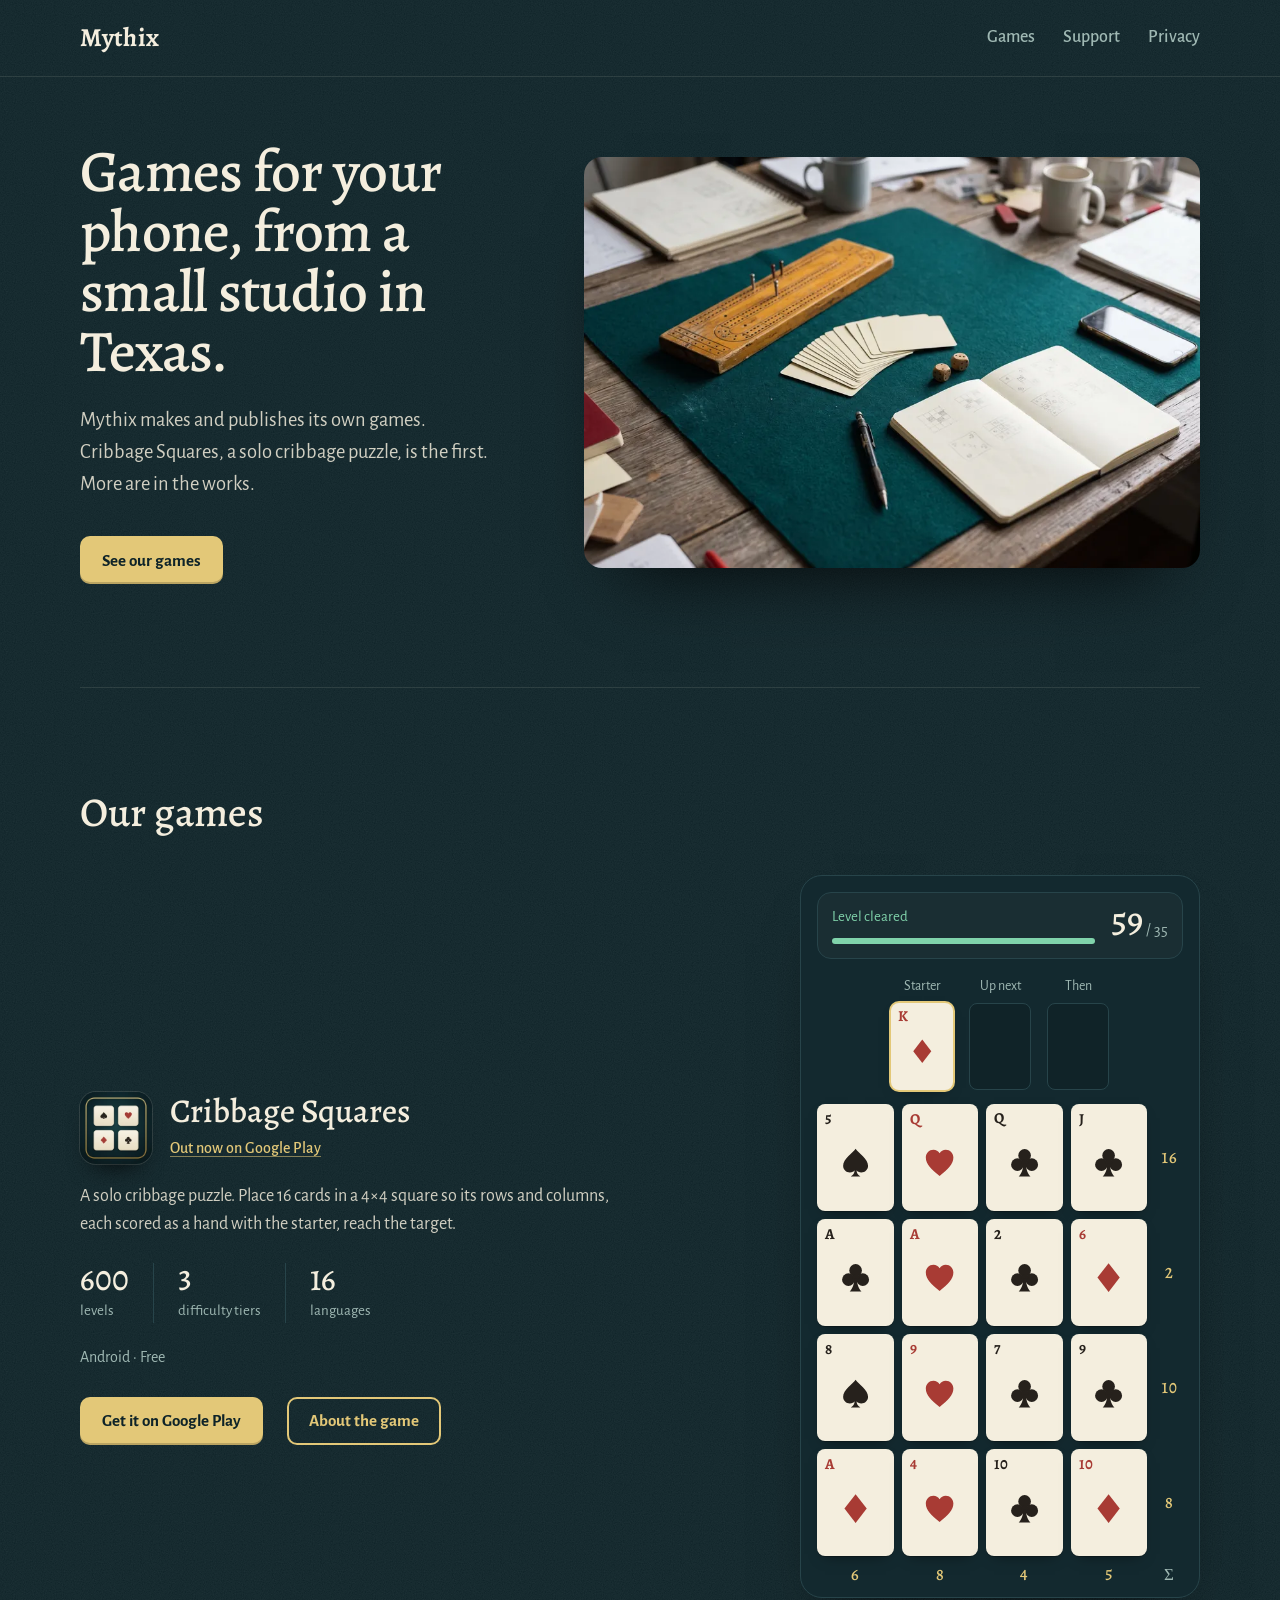
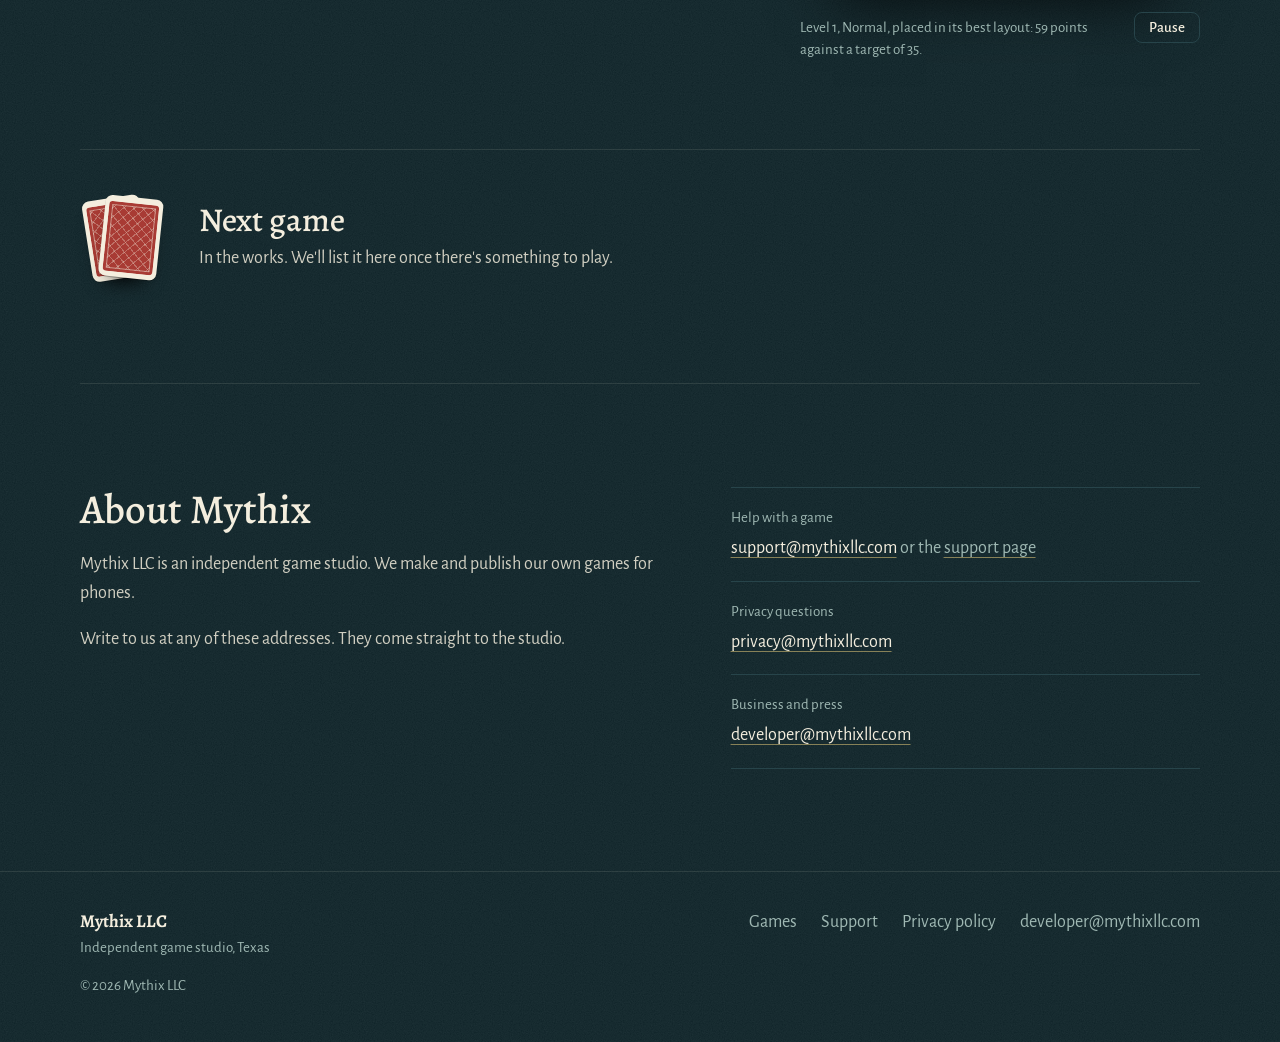
==== commit 7a9888bc: "Link Cribbage Squares to its Google Play listing Replace 'Coming soon to Google Play' with 'Out now " ====
--- a/index.html
+++ b/index.html
@@ -1,2 +1,2 @@
-<!DOCTYPE html><html lang="en"><head><meta charSet="utf-8"/><meta name="viewport" content="width=device-width, initial-scale=1"/><link rel="preload" as="image" imageSrcSet="/images/studio-table-960.webp 960w, /images/studio-table-1600.webp 1600w" imageSizes="(max-width: 900px) calc(100vw - 32px), 660px" fetchPriority="high"/><link rel="preload" href="/images/cribbage-squares-icon.webp" as="image"/><link rel="stylesheet" href="/_next/static/css/index.Cne1I1T9.css" data-rsc-css-href="/_next/static/css/index.Cne1I1T9.css" data-precedence="vite-rsc/importer-resources"/><link rel="modulepreload" fetchPriority="low" href="/_next/static/chunks/index-CqzN860N.js"/><script src="/_next/static/chunks/rolldown-runtime-C60lm6uB.js" type="module" async=""></script><script src="/_next/static/chunks/framework-BgSIrAUN.js" type="module" async=""></script><link rel="modulepreload" href="/_next/static/chunks/layout-segment-context-B_TyPTzc.js" crossorigin=""/><link rel="modulepreload" href="/_next/static/chunks/DemoTable-2tsyTg3a.js" crossorigin=""/><title>Mythix LLC — independent game studio</title><meta name="description" content="Mythix LLC is a small independent game studio in Texas making games for phones. Our first game, Cribbage Squares, is coming soon to Google Play."/><meta property="og:title" content="Mythix LLC, an independent game studio"/><meta property="og:description" content="Games for your phone from a small studio in Texas. The first, Cribbage Squares, is coming soon to Google Play."/><meta property="og:url" content="https://mythixllc.com"/><meta property="og:site_name" content="Mythix LLC"/><meta property="og:type" content="website"/><meta property="og:image" content="https://mythixllc.com/og-studio.png"/><meta property="og:image:width" content="1200"/><meta property="og:image:height" content="630"/><meta property="og:image:alt" content="The Mythix wordmark over a worktable with a cribbage board and cards"/><meta name="twitter:card" content="summary_large_image"/><meta name="twitter:title" content="Mythix LLC, an independent game studio"/><meta name="twitter:description" content="Games for your phone from a small studio in Texas. The first, Cribbage Squares, is coming soon to Google Play."/><meta name="twitter:image" content="https://mythixllc.com/og-studio.png"/><link rel="shortcut icon" href="/favicon.svg"/><link rel="icon" href="/favicon.svg"/><script>Object.assign(((self[Symbol.for("vinext.navigationRuntime")]??={bootstrap:{routeManifest:null},functions:{}}).bootstrap.rsc??={rsc:[]}),{params:{},nav:{"pathname":"/","searchParams":[]}})</script><link rel="modulepreload" href="/_next/static/chunks/index-CqzN860N.js" />
-</head><body><svg width="0" height="0" style="position:absolute" aria-hidden="true" focusable="false"><defs><symbol id="suit-S" viewBox="0 0 24 24"><path d="M12 2.5C10 5.6 3.5 9.4 3.5 14.1c0 2.7 2.1 4.6 4.6 4.6 1.5 0 2.7-.6 3.3-1.5-.2 1.9-1 3.3-2.7 4.3h6.6c-1.7-1-2.5-2.4-2.7-4.3.6.9 1.8 1.5 3.3 1.5 2.5 0 4.6-1.9 4.6-4.6 0-4.7-6.5-8.5-8.5-11.6z"></path></symbol><symbol id="suit-H" viewBox="0 0 24 24"><path d="M12 21.2C6.4 16.6 2.6 13.2 2.6 8.6c0-3 2.3-5.3 5.2-5.3 1.8 0 3.3.9 4.2 2.4.9-1.5 2.4-2.4 4.2-2.4 2.9 0 5.2 2.3 5.2 5.3 0 4.6-3.8 8-9.4 12.6z"></path></symbol><symbol id="suit-D" viewBox="0 0 24 24"><path d="M12 2.2 19.6 12 12 21.8 4.4 12z"></path></symbol><symbol id="suit-C" viewBox="0 0 24 24"><circle cx="12" cy="7.1" r="4.3"></circle><circle cx="7.1" cy="13.4" r="4.3"></circle><circle cx="16.9" cy="13.4" r="4.3"></circle><circle cx="12" cy="12.2" r="2.4"></circle><path d="M11 12.5h2c0 4.1.8 6.7 3 9H8c2.2-2.3 3-4.9 3-9z"></path></symbol></defs></svg><div class="site-shell"><header class="site-header"><div class="wrap header-inner"><a class="wordmark" href="/" aria-label="Mythix LLC home">Mythix</a><nav aria-label="Primary"><a href="/games">Games</a><a href="/support">Support</a><a href="/privacy">Privacy</a></nav></div></header><main><section class="studio-hero wrap" aria-labelledby="hero-title"><div class="studio-hero-copy"><h1 id="hero-title">Games for your phone, from a small studio in Texas.</h1><p class="lede">Mythix makes and publishes its own games. Cribbage Squares, a solo cribbage puzzle, is the first. More are in the works.</p><div class="actions"><a class="btn" href="#games">See our games</a></div></div><figure class="studio-photo"><img src="/images/studio-table-1600.webp" srcSet="/images/studio-table-960.webp 960w, /images/studio-table-1600.webp 1600w" sizes="(max-width: 900px) calc(100vw - 32px), 660px" alt="A worktable with a wooden cribbage board, playing cards, dice and notebooks of grid sketches" width="1600" height="1073" fetchPriority="high"/></figure></section><section class="section wrap" id="games" aria-labelledby="games-title"><div class="section-intro"><h2 id="games-title">Our games</h2></div><article class="feature-game"><div class="feature-copy"><div class="game-id"><img class="app-icon" src="/images/cribbage-squares-icon.webp" alt="" width="192" height="192"/><div><h3 class="game-title"><a href="/games/cribbage-squares">Cribbage Squares</a></h3><p class="game-status">Coming soon to Google Play</p></div></div><p>A solo cribbage puzzle. Place 16 cards in a 4×4 square so its rows and columns, each scored as a hand with the starter, reach the target.</p><ul class="quick-facts"><li><strong>600</strong> <!-- -->levels</li><li><strong>3</strong> <!-- -->difficulty tiers</li><li><strong>16</strong> <!-- -->languages</li></ul><p class="note">Android · Free</p><div class="actions"><a class="btn" href="/games/cribbage-squares">About the game</a></div></div><figure class="table is-cleared"><div class="board" aria-hidden="true"><div class="board-head"><p class="board-status">Level cleared</p><p class="board-score"><span>59</span> / <!-- -->35</p><span class="board-meter"><i style="width:100%"></i></span></div><div class="board-queue"><div class="slot"><span>Starter</span><span class="card is-red is-starter" aria-hidden="true"><b>K</b><svg viewBox="0 0 24 24" focusable="false"><use href="#suit-D"></use></svg></span></div><div class="slot"><span>Up next</span><span class="cell"></span></div><div class="slot"><span>Then</span><span class="cell"></span></div></div><div class="board-grid"><div class="board-row"><span class="cell"><span class="card" aria-hidden="true"><b>5</b><svg viewBox="0 0 24 24" focusable="false"><use href="#suit-S"></use></svg></span></span><span class="cell"><span class="card is-red" aria-hidden="true"><b>Q</b><svg viewBox="0 0 24 24" focusable="false"><use href="#suit-H"></use></svg></span></span><span class="cell"><span class="card" aria-hidden="true"><b>Q</b><svg viewBox="0 0 24 24" focusable="false"><use href="#suit-C"></use></svg></span></span><span class="cell"><span class="card" aria-hidden="true"><b>J</b><svg viewBox="0 0 24 24" focusable="false"><use href="#suit-C"></use></svg></span></span><span class="line-score">16</span></div><div class="board-row"><span class="cell"><span class="card" aria-hidden="true"><b>A</b><svg viewBox="0 0 24 24" focusable="false"><use href="#suit-C"></use></svg></span></span><span class="cell"><span class="card is-red" aria-hidden="true"><b>A</b><svg viewBox="0 0 24 24" focusable="false"><use href="#suit-H"></use></svg></span></span><span class="cell"><span class="card" aria-hidden="true"><b>2</b><svg viewBox="0 0 24 24" focusable="false"><use href="#suit-C"></use></svg></span></span><span class="cell"><span class="card is-red" aria-hidden="true"><b>6</b><svg viewBox="0 0 24 24" focusable="false"><use href="#suit-D"></use></svg></span></span><span class="line-score">2</span></div><div class="board-row"><span class="cell"><span class="card" aria-hidden="true"><b>8</b><svg viewBox="0 0 24 24" focusable="false"><use href="#suit-S"></use></svg></span></span><span class="cell"><span class="card is-red" aria-hidden="true"><b>9</b><svg viewBox="0 0 24 24" focusable="false"><use href="#suit-H"></use></svg></span></span><span class="cell"><span class="card" aria-hidden="true"><b>7</b><svg viewBox="0 0 24 24" focusable="false"><use href="#suit-C"></use></svg></span></span><span class="cell"><span class="card" aria-hidden="true"><b>9</b><svg viewBox="0 0 24 24" focusable="false"><use href="#suit-C"></use></svg></span></span><span class="line-score">10</span></div><div class="board-row"><span class="cell"><span class="card is-red" aria-hidden="true"><b>A</b><svg viewBox="0 0 24 24" focusable="false"><use href="#suit-D"></use></svg></span></span><span class="cell"><span class="card is-red" aria-hidden="true"><b>4</b><svg viewBox="0 0 24 24" focusable="false"><use href="#suit-H"></use></svg></span></span><span class="cell"><span class="card" aria-hidden="true"><b>10</b><svg viewBox="0 0 24 24" focusable="false"><use href="#suit-C"></use></svg></span></span><span class="cell"><span class="card is-red" aria-hidden="true"><b>10</b><svg viewBox="0 0 24 24" focusable="false"><use href="#suit-D"></use></svg></span></span><span class="line-score">8</span></div><div class="board-row board-cols"><span class="line-score">6</span><span class="line-score">8</span><span class="line-score">4</span><span class="line-score">5</span><span class="line-score sigma">Σ</span></div></div></div><figcaption><span>Level 1, Normal<!-- -->, placed in its best layout: <!-- -->59<!-- --> points against a target of <!-- -->35<!-- -->.</span><button type="button" class="board-toggle" hidden="">Play</button></figcaption></figure></article><div class="next-strip"><span class="face-down" aria-hidden="true"><span class="card-back"></span><span class="card-back"></span></span><div><h3 class="game-title">Next game</h3><p>In the works. We&#x27;ll list it here once there&#x27;s something to play.</p></div></div></section><section class="section wrap studio" aria-labelledby="studio-title"><div class="studio-copy"><h2 id="studio-title">About Mythix</h2><p>Mythix LLC is an independent game studio. We make and publish our own games for phones.</p><p>Write to us at any of these addresses. They come straight to the studio.</p></div><dl class="contacts"><div><dt>Help with a game</dt><dd><a href="mailto:support@mythixllc.com">support@mythixllc.com</a><span> or the <a href="/support">support page</a></span></dd></div><div><dt>Privacy questions</dt><dd><a href="mailto:privacy@mythixllc.com">privacy@mythixllc.com</a></dd></div><div><dt>Business and press</dt><dd><a href="mailto:developer@mythixllc.com">developer@mythixllc.com</a></dd></div></dl></section></main><footer class="site-footer"><div class="wrap footer-inner"><div><p class="footer-name">Mythix LLC</p><p class="footer-tag">Independent game studio, Texas</p></div><nav aria-label="Footer"><a href="/games">Games</a><a href="/support">Support</a><a href="/privacy">Privacy policy</a><a href="mailto:developer@mythixllc.com">developer@mythixllc.com</a></nav><p class="footer-legal">© 2026 Mythix LLC</p></div></footer></div><script type="module" src="/_next/static/chunks/index-CqzN860N.js" id="_R_" async=""></script><script>((self[Symbol.for("vinext.navigationRuntime")]??={bootstrap:{routeManifest:null},functions:{}}).bootstrap.rsc??={rsc:[]}).rsc.push("2:I[\"8c0f216c4604\",[],\"Children\",1]\n")</script><script>((self[Symbol.for("vinext.navigationRuntime")]??={bootstrap:{routeManifest:null},functions:{}}).bootstrap.rsc??={rsc:[]}).rsc.push("3:I[\"593f344dc510\",[],\"GlobalErrorBoundary\",1]\n")</script><script>((self[Symbol.for("vinext.navigationRuntime")]??={bootstrap:{routeManifest:null},functions:{}}).bootstrap.rsc??={rsc:[]}).rsc.push("4:I[\"0b874ad30386\",[],\"default\",1]\n")</script><script>((self[Symbol.for("vinext.navigationRuntime")]??={bootstrap:{routeManifest:null},functions:{}}).bootstrap.rsc??={rsc:[]}).rsc.push("5:I[\"593f344dc510\",[],\"ErrorBoundary\",1]\n")</script><script>((self[Symbol.for("vinext.navigationRuntime")]??={bootstrap:{routeManifest:null},functions:{}}).bootstrap.rsc??={rsc:[]}).rsc.push("6:I[\"15c18cfaeeff\",[],\"LayoutSegmentProvider\",1]\n")</script><script>((self[Symbol.for("vinext.navigationRuntime")]??={bootstrap:{routeManifest:null},functions:{}}).bootstrap.rsc??={rsc:[]}).rsc.push("7:I[\"8c0f216c4604\",[],\"Slot\",1]\n")</script><script>((self[Symbol.for("vinext.navigationRuntime")]??={bootstrap:{routeManifest:null},functions:{}}).bootstrap.rsc??={rsc:[]}).rsc.push("8:I[\"9276801271d6\",[],\"AppRouterScrollTarget\",1]\n")</script><script>((self[Symbol.for("vinext.navigationRuntime")]??={bootstrap:{routeManifest:null},functions:{}}).bootstrap.rsc??={rsc:[]}).rsc.push("9:I[\"593f344dc510\",[],\"RedirectBoundary\",1]\n")</script><script>((self[Symbol.for("vinext.navigationRuntime")]??={bootstrap:{routeManifest:null},functions:{}}).bootstrap.rsc??={rsc:[]}).rsc.push(":HL[\"/_next/static/css/index.Cne1I1T9.css\",\"style\"     ]\n")</script><script>((self[Symbol.for("vinext.navigationRuntime")]??={bootstrap:{routeManifest:null},functions:{}}).bootstrap.rsc??={rsc:[]}).rsc.push("0:{\"__route\":\"route:/\",\"__interceptionContext\":null,\"__layoutIds\":[\"layout:/\"],\"__rootLayout\":\"/\",\"__sourcePage\":\"/page\",\"page:/\":\"$L1\",\"layout:/\":[[[[\"$\",\"link\",\"css:/_next/static/css/index.Cne1I1T9.css\",{\"rel\":\"stylesheet\",\"precedence\":\"vite-rsc/importer-resources\",\"href\":\"/_next/static/css/index.Cne1I1T9.css\",\"data-rsc-css-href\":\"/_next/static/css/index.Cne1I1T9.css\"}],\"$undefined\"],[\"$\",\"html\",null,{\"lang\":\"en\",\"children\":[\"$\",\"body\",null,{\"children\":[[\"$\",\"svg\",null,{\"width\":\"0\",\"height\":\"0\",\"style\":{\"position\":\"absolute\"},\"aria-hidden\":\"true\",\"focusable\":\"false\",\"children\":[\"$\",\"defs\",null,{\"children\":[[\"$\",\"symbol\",null,{\"id\":\"suit-S\",\"viewBox\":\"0 0 24 24\",\"children\":[\"$\",\"path\",null,{\"d\":\"M12 2.5C10 5.6 3.5 9.4 3.5 14.1c0 2.7 2.1 4.6 4.6 4.6 1.5 0 2.7-.6 3.3-1.5-.2 1.9-1 3.3-2.7 4.3h6.6c-1.7-1-2.5-2.4-2.7-4.3.6.9 1.8 1.5 3.3 1.5 2.5 0 4.6-1.9 4.6-4.6 0-4.7-6.5-8.5-8.5-11.6z\"}]}],[\"$\",\"symbol\",null,{\"id\":\"suit-H\",\"viewBox\":\"0 0 24 24\",\"children\":[\"$\",\"path\",null,{\"d\":\"M12 21.2C6.4 16.6 2.6 13.2 2.6 8.6c0-3 2.3-5.3 5.2-5.3 1.8 0 3.3.9 4.2 2.4.9-1.5 2.4-2.4 4.2-2.4 2.9 0 5.2 2.3 5.2 5.3 0 4.6-3.8 8-9.4 12.6z\"}]}],[\"$\",\"symbol\",null,{\"id\":\"suit-D\",\"viewBox\":\"0 0 24 24\",\"children\":[\"$\",\"path\",null,{\"d\":\"M12 2.2 19.6 12 12 21.8 4.4 12z\"}]}],[\"$\",\"symbol\",null,{\"id\":\"suit-C\",\"viewBox\":\"0 0 24 24\",\"children\":[[\"$\",\"circle\",null,{\"cx\":\"12\",\"cy\":\"7.1\",\"r\":\"4.3\"}],[\"$\",\"circle\",null,{\"cx\":\"7.1\",\"cy\":\"13.4\",\"r\":\"4.3\"}],[\"$\",\"circle\",null,{\"cx\":\"16.9\",\"cy\":\"13.4\",\"r\":\"4.3\"}],[\"$\",\"circle\",null,{\"cx\":\"12\",\"cy\":\"12.2\",\"r\":\"2.4\"}],[\"$\",\"path\",null,{\"d\":\"M11 12.5h2c0 4.1.8 6.7 3 9H8c2.2-2.3 3-4.9 3-9z\"}]]}]]}]}],[\"$\",\"$L2\",null,{}]]}]}]],null],\"route:/\":[[[\"$\",\"meta\",null,{\"charSet\":\"utf-8\"}],[[\"$\",\"title\",\"0\",{\"children\":\"Mythix LLC — independent game studio\"}],[\"$\",\"meta\",\"1\",{\"name\":\"description\",\"content\":\"Mythix LLC is a small independent game studio in Texas making games for phones. Our first game, Cribbage Squares, is coming soon to Google Play.\"}],[\"$\",\"meta\",\"2\",{\"property\":\"og:title\",\"content\":\"Mythix LLC, an independent game studio\"}],[\"$\",\"meta\",\"3\",{\"property\":\"og:description\",\"content\":\"Games for your phone from a small studio in Texas. The first, Cribbage Squares, is coming soon to Google Play.\"}],[\"$\",\"meta\",\"4\",{\"property\":\"og:url\",\"content\":\"https://mythixllc.com\"}],[\"$\",\"meta\",\"5\",{\"property\":\"og:site_name\",\"content\":\"Mythix LLC\"}],[\"$\",\"meta\",\"6\",{\"property\":\"og:type\",\"content\":\"website\"}],[\"$\",\"meta\",\"7\",{\"property\":\"og:image\",\"content\":\"https://mythixllc.com/og-studio.png\"}],[\"$\",\"meta\",\"8\",{\"property\":\"og:image:width\",\"content\":\"1200\"}],[\"$\",\"meta\",\"9\",{\"property\":\"og:image:height\",\"content\":\"630\"}],[\"$\",\"meta\",\"10\",{\"property\":\"og:image:alt\",\"content\":\"The Mythix wordmark over a worktable with a cribbage board and cards\"}],[\"$\",\"meta\",\"11\",{\"name\":\"twitter:card\",\"content\":\"summary_large_image\"}],[\"$\",\"meta\",\"12\",{\"name\":\"twitter:title\",\"content\":\"Mythix LLC, an independent game studio\"}],[\"$\",\"meta\",\"13\",{\"name\":\"twitter:description\",\"content\":\"Games for your phone from a small studio in Texas. The first, Cribbage Squares, is coming soon to Google Play.\"}],[\"$\",\"meta\",\"14\",{\"name\":\"twitter:image\",\"content\":\"https://mythixllc.com/og-studio.png\"}],[\"$\",\"link\",\"15\",{\"rel\":\"shortcut icon\",\"href\":\"/favicon.svg\"}],[\"$\",\"link\",\"16\",{\"rel\":\"icon\",\"href\":\"/favicon.svg\"}]],[[\"$\",\"meta\",\"0\",{\"name\":\"viewport\",\"content\":\"width=device-width, initial-scale=1\"}]]],[\"$\",\"$L3\",null,{\"fallback\":\"$4\",\"children\":[\"$\",\"$L5\",null,{\"fallback\":\"$4\",\"children\":[\"$\",\"$L6\",null,{\"providerId\":\"layout:/\",\"segmentMap\":{\"children\":[]},\"children\":[\"$\",\"$L7\",null,{\"id\":\"layout:/\",\"parallelSlots\":\"$undefined\",\"children\":[\"$\",\"$L8\",null,{\"children\":[\"$\",\"$L9\",null,{\"children\":[[\"$\",\"$L6\",null,{\"providerId\":\"page:/\",\"segmentMap\":{\"children\":[\"__PAGE__\"]},\"children\":[\"$\",\"$L7\",null,{\"id\":\"page:/\"}]}],null]}]}]}]}]}]}],null,null],\"__layoutFlags\":{\"layout:/\":\"s\"},\"__artifactCompatibility\":{\"schemaVersion\":1,\"graphVersion\":\"app-route-graph:1177fd80f83fa7b0\",\"deploymentVersion\":\"b8a1b8c1-81b2-49cd-8036-7d8ac74e1b78\",\"appElementsSchemaVersion\":1,\"rscPayloadSchemaVersion\":1,\"rootBoundaryId\":\"/\",\"renderEpoch\":null},\"__renderObservation\":{\"schemaVersion\":1,\"output\":{\"kind\":\"app-rsc\",\"mountedSlotsFingerprint\":null,\"renderEpoch\":null,\"rootBoundaryId\":\"/\",\"routeId\":\"route:/\"},\"completeness\":\"partial\",\"boundaryOutcome\":{\"kind\":\"unknown\"},\"requestApis\":[{\"kind\":\"connection\",\"status\":\"unknown\"},{\"kind\":\"cookies\",\"status\":\"unknown\"},{\"kind\":\"draftMode\",\"status\":\"unknown\"},{\"kind\":\"headers\",\"status\":\"observed\"},{\"kind\":\"params\",\"status\":\"unknown\"},{\"kind\":\"searchParams\",\"status\":\"unknown\"}],\"dynamicFetches\":[],\"cacheTags\":[\"/\",\"_N_T_/\",\"_N_T_/index\",\"_N_T_/layout\",\"_N_T_/page\"],\"pathTags\":[\"/\"],\"cacheability\":\"unknown\",\"downgrade\":{\"target\":\"freshRender\",\"reasons\":[{\"code\":\"CP_DOWNGRADE_CACHEABILITY_UNKNOWN\",\"target\":\"freshRender\"},{\"code\":\"CP_DOWNGRADE_INCOMPLETE_OBSERVATION\",\"completeness\":\"partial\",\"target\":\"freshRender\"},{\"code\":\"CP_DOWNGRADE_UNKNOWN_REQUEST_API\",\"requestApi\":\"connection\",\"target\":\"freshRender\"},{\"code\":\"CP_DOWNGRADE_UNKNOWN_REQUEST_API\",\"requestApi\":\"cookies\",\"target\":\"freshRender\"},{\"code\":\"CP_DOWNGRADE_UNKNOWN_REQUEST_API\",\"requestApi\":\"draftMode\",\"target\":\"freshRender\"},{\"code\":\"CP_DOWNGRADE_PRIVATE_REQUEST_API\",\"requestApi\":\"headers\",\"target\":\"private\"},{\"code\":\"CP_DOWNGRADE_UNKNOWN_REQUEST_API\",\"requestApi\":\"params\",\"target\":\"freshRender\"},{\"code\":\"CP_DOWNGRADE_UNKNOWN_REQUEST_API\",\"requestApi\":\"searchParams\",\"target\":\"freshRender\"}],\"fallback\":{\"kind\":\"breakerFallback\",\"code\":\"CP_PRIVATE_DYNAMIC_DOWNGRADE\",\"mode\":\"renderFresh\",\"scope\":\"affectedOutput\",\"fields\":{\"reasonCodes\":[\"CP_DOWNGRADE_CACHEABILITY_UNKNOWN\",\"CP_DOWNGRADE_INCOMPLETE_OBSERVATION\",\"CP_DOWNGRADE_UNKNOWN_REQUEST_API\",\"CP_DOWNGRADE_UNKNOWN_REQUEST_API\",\"CP_DOWNGRADE_UNKNOWN_REQUEST_API\",\"CP_DOWNGRADE_PRIVATE_REQUEST_API\",\"CP_DOWNGRADE_UNKNOWN_REQUEST_API\",\"CP_DOWNGRADE_UNKNOWN_REQUEST_API\"],\"target\":\"freshRender\"}},\"isPublicCacheCandidate\":false}}}\n")</script><script>((self[Symbol.for("vinext.navigationRuntime")]??={bootstrap:{routeManifest:null},functions:{}}).bootstrap.rsc??={rsc:[]}).rsc.push("a:I[\"ed0313397743\",[],\"DemoTable\",1]\n")</script><script>((self[Symbol.for("vinext.navigationRuntime")]??={bootstrap:{routeManifest:null},functions:{}}).bootstrap.rsc??={rsc:[]}).rsc.push(":HL[\"/images/studio-table-1600.webp\",\"image\",{\"imageSrcSet\":\"/images/studio-table-960.webp 960w, /images/studio-table-1600.webp 1600w\",\"imageSizes\":\"(max-width: 900px) calc(100vw - 32px), 660px\",\"fetchPriority\":\"high\"}]\n")</script><script>((self[Symbol.for("vinext.navigationRuntime")]??={bootstrap:{routeManifest:null},functions:{}}).bootstrap.rsc??={rsc:[]}).rsc.push(":HL[\"/images/cribbage-squares-icon.webp\",\"image\"]\n")</script><script>((self[Symbol.for("vinext.navigationRuntime")]??={bootstrap:{routeManifest:null},functions:{}}).bootstrap.rsc??={rsc:[]}).rsc.push("1:[\"$\",\"div\",null,{\"className\":\"site-shell\",\"children\":[[\"$\",\"header\",null,{\"className\":\"site-header\",\"children\":[\"$\",\"div\",null,{\"className\":\"wrap header-inner\",\"children\":[[\"$\",\"a\",null,{\"className\":\"wordmark\",\"href\":\"/\",\"aria-label\":\"Mythix LLC home\",\"children\":\"Mythix\"}],[\"$\",\"nav\",null,{\"aria-label\":\"Primary\",\"children\":[[\"$\",\"a\",\"/games\",{\"href\":\"/games\",\"aria-current\":\"$undefined\",\"children\":\"Games\"}],[\"$\",\"a\",\"/support\",{\"href\":\"/support\",\"aria-current\":\"$undefined\",\"children\":\"Support\"}],[\"$\",\"a\",\"/privacy\",{\"href\":\"/privacy\",\"aria-current\":\"$undefined\",\"children\":\"Privacy\"}]]}]]}]}],[\"$\",\"main\",null,{\"children\":[[\"$\",\"section\",null,{\"className\":\"studio-hero wrap\",\"aria-labelledby\":\"hero-title\",\"children\":[[\"$\",\"div\",null,{\"className\":\"studio-hero-copy\",\"children\":[[\"$\",\"h1\",null,{\"id\":\"hero-title\",\"children\":\"Games for your phone, from a small studio in Texas.\"}],[\"$\",\"p\",null,{\"className\":\"lede\",\"children\":\"Mythix makes and publishes its own games. Cribbage Squares, a solo cribbage puzzle, is the first. More are in the works.\"}],[\"$\",\"div\",null,{\"className\":\"actions\",\"children\":[\"$\",\"a\",null,{\"className\":\"btn\",\"href\":\"#games\",\"children\":\"See our games\"}]}]]}],[\"$\",\"figure\",null,{\"className\":\"studio-photo\",\"children\":[\"$\",\"img\",null,{\"src\":\"/images/studio-table-1600.webp\",\"srcSet\":\"/images/studio-table-960.webp 960w, /images/studio-table-1600.webp 1600w\",\"sizes\":\"(max-width: 900px) calc(100vw - 32px), 660px\",\"alt\":\"A worktable with a wooden cribbage board, playing cards, dice and notebooks of grid sketches\",\"width\":1600,\"height\":1073,\"fetchPriority\":\"high\"}]}]]}],[\"$\",\"section\",null,{\"className\":\"section wrap\",\"id\":\"games\",\"aria-labelledby\":\"games-title\",\"children\":[[\"$\",\"div\",null,{\"className\":\"section-intro\",\"children\":[\"$\",\"h2\",null,{\"id\":\"games-title\",\"children\":\"Our games\"}]}],[\"$\",\"article\",null,{\"className\":\"feature-game\",\"children\":[[\"$\",\"div\",null,{\"className\":\"feature-copy\",\"children\":[[\"$\",\"div\",null,{\"className\":\"game-id\",\"children\":[[\"$\",\"img\",null,{\"className\":\"app-icon\",\"src\":\"/images/cribbage-squares-icon.webp\",\"alt\":\"\",\"width\":192,\"height\":192}],[\"$\",\"div\",null,{\"children\":[[\"$\",\"h3\",null,{\"className\":\"game-title\",\"children\":[\"$\",\"a\",null,{\"href\":\"/games/cribbage-squares\",\"children\":\"Cribbage Squares\"}]}],[\"$\",\"p\",null,{\"className\":\"game-status\",\"children\":\"Coming soon to Google Play\"}]]}]]}],[\"$\",\"p\",null,{\"children\":\"A solo cribbage puzzle. Place 16 cards in a 4×4 square so its rows and columns, each scored as a hand with the starter, reach the target.\"}],[\"$\",\"ul\",null,{\"className\":\"quick-facts\",\"children\":[[\"$\",\"li\",\"levels\",{\"children\":[[\"$\",\"strong\",null,{\"children\":\"600\"}],\" \",\"levels\"]}],[\"$\",\"li\",\"difficulty tiers\",{\"children\":[[\"$\",\"strong\",null,{\"children\":\"3\"}],\" \",\"difficulty tiers\"]}],[\"$\",\"li\",\"languages\",{\"children\":[[\"$\",\"strong\",null,{\"children\":\"16\"}],\" \",\"languages\"]}]]}],[\"$\",\"p\",null,{\"className\":\"note\",\"children\":\"Android · Free\"}],[\"$\",\"div\",null,{\"className\":\"actions\",\"children\":[\"$\",\"a\",null,{\"className\":\"btn\",\"href\":\"/games/cribbage-squares\",\"children\":\"About the game\"}]}]]}],[\"$\",\"$La\",null,{}]]}],null,[\"$\",\"div\",null,{\"className\":\"next-strip\",\"children\":[[\"$\",\"span\",null,{\"className\":\"face-down\",\"aria-hidden\":\"true\",\"children\":[[\"$\",\"span\",null,{\"className\":\"card-back\"}],[\"$\",\"span\",null,{\"className\":\"card-back\"}]]}],[\"$\",\"div\",null,{\"children\":[[\"$\",\"h3\",null,{\"className\":\"game-title\",\"children\":\"Next game\"}],[\"$\",\"p\",null,{\"children\":\"In the works. We'll list it here once there's something to play.\"}]]}]]}]]}],[\"$\",\"section\",null,{\"className\":\"section wrap studio\",\"aria-labelledby\":\"studio-title\",\"children\":[[\"$\",\"div\",null,{\"className\":\"studio-copy\",\"children\":[[\"$\",\"h2\",null,{\"id\":\"studio-title\",\"children\":\"About Mythix\"}],[\"$\",\"p\",null,{\"children\":\"Mythix LLC is an independent game studio. We make and publish our own games for phones.\"}],[\"$\",\"p\",null,{\"children\":\"Write to us at any of these addresses. They come straight to the studio.\"}]]}],[\"$\",\"dl\",null,{\"className\":\"contacts\",\"children\":[[\"$\",\"div\",null,{\"children\":[[\"$\",\"dt\",null,{\"children\":\"Help with a game\"}],[\"$\",\"dd\",null,{\"children\":[[\"$\",\"a\",null,{\"href\":\"mailto:support@mythixllc.com\",\"children\":\"support@mythixllc.com\"}],[\"$\",\"span\",null,{\"children\":[\" or the \",[\"$\",\"a\",null,{\"href\":\"/support\",\"children\":\"support page\"}]]}]]}]]}],[\"$\",\"div\",null,{\"children\":[[\"$\",\"dt\",null,{\"children\":\"Privacy questions\"}],[\"$\",\"dd\",null,{\"children\":[\"$\",\"a\",null,{\"href\":\"mailto:privacy@mythixllc.com\",\"children\":\"privacy@mythixllc.com\"}]}]]}],[\"$\",\"div\",null,{\"children\":[[\"$\",\"dt\",null,{\"children\":\"Business and press\"}],[\"$\",\"dd\",null,{\"children\":[\"$\",\"a\",null,{\"href\":\"mailto:developer@mythixllc.com\",\"children\":\"developer@mythixllc.com\"}]}]]}]]}]]}]]}],\"$Lb\"]}]\n")</script><script>((self[Symbol.for("vinext.navigationRuntime")]??={bootstrap:{routeManifest:null},functions:{}}).bootstrap.rsc??={rsc:[]}).rsc.push("b:[\"$\",\"footer\",null,{\"className\":\"site-footer\",\"children\":[\"$\",\"div\",null,{\"className\":\"wrap footer-inner\",\"children\":[[\"$\",\"div\",null,{\"children\":[[\"$\",\"p\",null,{\"className\":\"footer-name\",\"children\":\"Mythix LLC\"}],[\"$\",\"p\",null,{\"className\":\"footer-tag\",\"children\":\"Independent game studio, Texas\"}]]}],[\"$\",\"nav\",null,{\"aria-label\":\"Footer\",\"children\":[[\"$\",\"a\",null,{\"href\":\"/games\",\"children\":\"Games\"}],[\"$\",\"a\",null,{\"href\":\"/support\",\"children\":\"Support\"}],[\"$\",\"a\",null,{\"href\":\"/privacy\",\"children\":\"Privacy policy\"}],[\"$\",\"a\",null,{\"href\":\"mailto:developer@mythixllc.com\",\"children\":\"developer@mythixllc.com\"}]]}],[\"$\",\"p\",null,{\"className\":\"footer-legal\",\"children\":\"© 2026 Mythix LLC\"}]]}]}]\n")</script><script>Object.assign(((self[Symbol.for("vinext.navigationRuntime")]??={bootstrap:{routeManifest:null},functions:{}}).bootstrap.rsc??={rsc:[]}),{"initialCacheKind":"dynamic"});((self[Symbol.for("vinext.navigationRuntime")]??={bootstrap:{routeManifest:null},functions:{}}).bootstrap.rsc??={rsc:[]}).done=true</script></body></html>+<!DOCTYPE html><html lang="en"><head><meta charSet="utf-8"/><meta name="viewport" content="width=device-width, initial-scale=1"/><link rel="preload" as="image" imageSrcSet="/images/studio-table-960.webp 960w, /images/studio-table-1600.webp 1600w" imageSizes="(max-width: 900px) calc(100vw - 32px), 660px" fetchPriority="high"/><link rel="preload" href="/images/cribbage-squares-icon.webp" as="image"/><link rel="stylesheet" href="/_next/static/css/index.hYX3K_jm.css" data-rsc-css-href="/_next/static/css/index.hYX3K_jm.css" data-precedence="vite-rsc/importer-resources"/><link rel="modulepreload" fetchPriority="low" href="/_next/static/chunks/index-lDL4S2oF.js"/><script src="/_next/static/chunks/rolldown-runtime-C60lm6uB.js" type="module" async=""></script><script src="/_next/static/chunks/framework-BgSIrAUN.js" type="module" async=""></script><link rel="modulepreload" href="/_next/static/chunks/layout-segment-context-DxsmDVUG.js" crossorigin=""/><link rel="modulepreload" href="/_next/static/chunks/DemoTable-2tsyTg3a.js" crossorigin=""/><title>Mythix LLC — independent game studio</title><meta name="description" content="Mythix LLC is a small independent game studio in Texas making games for phones. Our first game, Cribbage Squares, is out now on Google Play."/><meta property="og:title" content="Mythix LLC, an independent game studio"/><meta property="og:description" content="Games for your phone from a small studio in Texas. The first, Cribbage Squares, is out now on Google Play."/><meta property="og:url" content="https://mythixllc.com"/><meta property="og:site_name" content="Mythix LLC"/><meta property="og:type" content="website"/><meta property="og:image" content="https://mythixllc.com/og-studio.png"/><meta property="og:image:width" content="1200"/><meta property="og:image:height" content="630"/><meta property="og:image:alt" content="The Mythix wordmark over a worktable with a cribbage board and cards"/><meta name="twitter:card" content="summary_large_image"/><meta name="twitter:title" content="Mythix LLC, an independent game studio"/><meta name="twitter:description" content="Games for your phone from a small studio in Texas. The first, Cribbage Squares, is out now on Google Play."/><meta name="twitter:image" content="https://mythixllc.com/og-studio.png"/><link rel="shortcut icon" href="/favicon.svg"/><link rel="icon" href="/favicon.svg"/><script>Object.assign(((self[Symbol.for("vinext.navigationRuntime")]??={bootstrap:{routeManifest:null},functions:{}}).bootstrap.rsc??={rsc:[]}),{params:{},nav:{"pathname":"/","searchParams":[]}})</script><link rel="modulepreload" href="/_next/static/chunks/index-lDL4S2oF.js" />
+</head><body><svg width="0" height="0" style="position:absolute" aria-hidden="true" focusable="false"><defs><symbol id="suit-S" viewBox="0 0 24 24"><path d="M12 2.5C10 5.6 3.5 9.4 3.5 14.1c0 2.7 2.1 4.6 4.6 4.6 1.5 0 2.7-.6 3.3-1.5-.2 1.9-1 3.3-2.7 4.3h6.6c-1.7-1-2.5-2.4-2.7-4.3.6.9 1.8 1.5 3.3 1.5 2.5 0 4.6-1.9 4.6-4.6 0-4.7-6.5-8.5-8.5-11.6z"></path></symbol><symbol id="suit-H" viewBox="0 0 24 24"><path d="M12 21.2C6.4 16.6 2.6 13.2 2.6 8.6c0-3 2.3-5.3 5.2-5.3 1.8 0 3.3.9 4.2 2.4.9-1.5 2.4-2.4 4.2-2.4 2.9 0 5.2 2.3 5.2 5.3 0 4.6-3.8 8-9.4 12.6z"></path></symbol><symbol id="suit-D" viewBox="0 0 24 24"><path d="M12 2.2 19.6 12 12 21.8 4.4 12z"></path></symbol><symbol id="suit-C" viewBox="0 0 24 24"><circle cx="12" cy="7.1" r="4.3"></circle><circle cx="7.1" cy="13.4" r="4.3"></circle><circle cx="16.9" cy="13.4" r="4.3"></circle><circle cx="12" cy="12.2" r="2.4"></circle><path d="M11 12.5h2c0 4.1.8 6.7 3 9H8c2.2-2.3 3-4.9 3-9z"></path></symbol></defs></svg><div class="site-shell"><header class="site-header"><div class="wrap header-inner"><a class="wordmark" href="/" aria-label="Mythix LLC home">Mythix</a><nav aria-label="Primary"><a href="/games">Games</a><a href="/support">Support</a><a href="/privacy">Privacy</a></nav></div></header><main><section class="studio-hero wrap" aria-labelledby="hero-title"><div class="studio-hero-copy"><h1 id="hero-title">Games for your phone, from a small studio in Texas.</h1><p class="lede">Mythix makes and publishes its own games. Cribbage Squares, a solo cribbage puzzle, is the first. More are in the works.</p><div class="actions"><a class="btn" href="#games">See our games</a></div></div><figure class="studio-photo"><img src="/images/studio-table-1600.webp" srcSet="/images/studio-table-960.webp 960w, /images/studio-table-1600.webp 1600w" sizes="(max-width: 900px) calc(100vw - 32px), 660px" alt="A worktable with a wooden cribbage board, playing cards, dice and notebooks of grid sketches" width="1600" height="1073" fetchPriority="high"/></figure></section><section class="section wrap" id="games" aria-labelledby="games-title"><div class="section-intro"><h2 id="games-title">Our games</h2></div><article class="feature-game"><div class="feature-copy"><div class="game-id"><img class="app-icon" src="/images/cribbage-squares-icon.webp" alt="" width="192" height="192"/><div><h3 class="game-title"><a href="/games/cribbage-squares">Cribbage Squares</a></h3><p class="game-status"><a href="https://play.google.com/store/apps/details?id=com.mythixllc.cribbagesquares">Out now on Google Play</a></p></div></div><p>A solo cribbage puzzle. Place 16 cards in a 4×4 square so its rows and columns, each scored as a hand with the starter, reach the target.</p><ul class="quick-facts"><li><strong>600</strong> <!-- -->levels</li><li><strong>3</strong> <!-- -->difficulty tiers</li><li><strong>16</strong> <!-- -->languages</li></ul><p class="note">Android · Free</p><div class="actions"><a class="btn" href="https://play.google.com/store/apps/details?id=com.mythixllc.cribbagesquares">Get it on Google Play</a><a class="btn btn-quiet" href="/games/cribbage-squares">About the game</a></div></div><figure class="table is-cleared"><div class="board" aria-hidden="true"><div class="board-head"><p class="board-status">Level cleared</p><p class="board-score"><span>59</span> / <!-- -->35</p><span class="board-meter"><i style="width:100%"></i></span></div><div class="board-queue"><div class="slot"><span>Starter</span><span class="card is-red is-starter" aria-hidden="true"><b>K</b><svg viewBox="0 0 24 24" focusable="false"><use href="#suit-D"></use></svg></span></div><div class="slot"><span>Up next</span><span class="cell"></span></div><div class="slot"><span>Then</span><span class="cell"></span></div></div><div class="board-grid"><div class="board-row"><span class="cell"><span class="card" aria-hidden="true"><b>5</b><svg viewBox="0 0 24 24" focusable="false"><use href="#suit-S"></use></svg></span></span><span class="cell"><span class="card is-red" aria-hidden="true"><b>Q</b><svg viewBox="0 0 24 24" focusable="false"><use href="#suit-H"></use></svg></span></span><span class="cell"><span class="card" aria-hidden="true"><b>Q</b><svg viewBox="0 0 24 24" focusable="false"><use href="#suit-C"></use></svg></span></span><span class="cell"><span class="card" aria-hidden="true"><b>J</b><svg viewBox="0 0 24 24" focusable="false"><use href="#suit-C"></use></svg></span></span><span class="line-score">16</span></div><div class="board-row"><span class="cell"><span class="card" aria-hidden="true"><b>A</b><svg viewBox="0 0 24 24" focusable="false"><use href="#suit-C"></use></svg></span></span><span class="cell"><span class="card is-red" aria-hidden="true"><b>A</b><svg viewBox="0 0 24 24" focusable="false"><use href="#suit-H"></use></svg></span></span><span class="cell"><span class="card" aria-hidden="true"><b>2</b><svg viewBox="0 0 24 24" focusable="false"><use href="#suit-C"></use></svg></span></span><span class="cell"><span class="card is-red" aria-hidden="true"><b>6</b><svg viewBox="0 0 24 24" focusable="false"><use href="#suit-D"></use></svg></span></span><span class="line-score">2</span></div><div class="board-row"><span class="cell"><span class="card" aria-hidden="true"><b>8</b><svg viewBox="0 0 24 24" focusable="false"><use href="#suit-S"></use></svg></span></span><span class="cell"><span class="card is-red" aria-hidden="true"><b>9</b><svg viewBox="0 0 24 24" focusable="false"><use href="#suit-H"></use></svg></span></span><span class="cell"><span class="card" aria-hidden="true"><b>7</b><svg viewBox="0 0 24 24" focusable="false"><use href="#suit-C"></use></svg></span></span><span class="cell"><span class="card" aria-hidden="true"><b>9</b><svg viewBox="0 0 24 24" focusable="false"><use href="#suit-C"></use></svg></span></span><span class="line-score">10</span></div><div class="board-row"><span class="cell"><span class="card is-red" aria-hidden="true"><b>A</b><svg viewBox="0 0 24 24" focusable="false"><use href="#suit-D"></use></svg></span></span><span class="cell"><span class="card is-red" aria-hidden="true"><b>4</b><svg viewBox="0 0 24 24" focusable="false"><use href="#suit-H"></use></svg></span></span><span class="cell"><span class="card" aria-hidden="true"><b>10</b><svg viewBox="0 0 24 24" focusable="false"><use href="#suit-C"></use></svg></span></span><span class="cell"><span class="card is-red" aria-hidden="true"><b>10</b><svg viewBox="0 0 24 24" focusable="false"><use href="#suit-D"></use></svg></span></span><span class="line-score">8</span></div><div class="board-row board-cols"><span class="line-score">6</span><span class="line-score">8</span><span class="line-score">4</span><span class="line-score">5</span><span class="line-score sigma">Σ</span></div></div></div><figcaption><span>Level 1, Normal<!-- -->, placed in its best layout: <!-- -->59<!-- --> points against a target of <!-- -->35<!-- -->.</span><button type="button" class="board-toggle" hidden="">Play</button></figcaption></figure></article><div class="next-strip"><span class="face-down" aria-hidden="true"><span class="card-back"></span><span class="card-back"></span></span><div><h3 class="game-title">Next game</h3><p>In the works. We&#x27;ll list it here once there&#x27;s something to play.</p></div></div></section><section class="section wrap studio" aria-labelledby="studio-title"><div class="studio-copy"><h2 id="studio-title">About Mythix</h2><p>Mythix LLC is an independent game studio. We make and publish our own games for phones.</p><p>Write to us at any of these addresses. They come straight to the studio.</p></div><dl class="contacts"><div><dt>Help with a game</dt><dd><a href="mailto:support@mythixllc.com">support@mythixllc.com</a><span> or the <a href="/support">support page</a></span></dd></div><div><dt>Privacy questions</dt><dd><a href="mailto:privacy@mythixllc.com">privacy@mythixllc.com</a></dd></div><div><dt>Business and press</dt><dd><a href="mailto:developer@mythixllc.com">developer@mythixllc.com</a></dd></div></dl></section></main><footer class="site-footer"><div class="wrap footer-inner"><div><p class="footer-name">Mythix LLC</p><p class="footer-tag">Independent game studio, Texas</p></div><nav aria-label="Footer"><a href="/games">Games</a><a href="/support">Support</a><a href="/privacy">Privacy policy</a><a href="mailto:developer@mythixllc.com">developer@mythixllc.com</a></nav><p class="footer-legal">© 2026 Mythix LLC</p></div></footer></div><script type="module" src="/_next/static/chunks/index-lDL4S2oF.js" id="_R_" async=""></script><script>((self[Symbol.for("vinext.navigationRuntime")]??={bootstrap:{routeManifest:null},functions:{}}).bootstrap.rsc??={rsc:[]}).rsc.push("2:I[\"8c0f216c4604\",[],\"Children\",1]\n")</script><script>((self[Symbol.for("vinext.navigationRuntime")]??={bootstrap:{routeManifest:null},functions:{}}).bootstrap.rsc??={rsc:[]}).rsc.push("3:I[\"593f344dc510\",[],\"GlobalErrorBoundary\",1]\n")</script><script>((self[Symbol.for("vinext.navigationRuntime")]??={bootstrap:{routeManifest:null},functions:{}}).bootstrap.rsc??={rsc:[]}).rsc.push("4:I[\"0b874ad30386\",[],\"default\",1]\n")</script><script>((self[Symbol.for("vinext.navigationRuntime")]??={bootstrap:{routeManifest:null},functions:{}}).bootstrap.rsc??={rsc:[]}).rsc.push("5:I[\"593f344dc510\",[],\"ErrorBoundary\",1]\n")</script><script>((self[Symbol.for("vinext.navigationRuntime")]??={bootstrap:{routeManifest:null},functions:{}}).bootstrap.rsc??={rsc:[]}).rsc.push("6:I[\"15c18cfaeeff\",[],\"LayoutSegmentProvider\",1]\n")</script><script>((self[Symbol.for("vinext.navigationRuntime")]??={bootstrap:{routeManifest:null},functions:{}}).bootstrap.rsc??={rsc:[]}).rsc.push("7:I[\"8c0f216c4604\",[],\"Slot\",1]\n")</script><script>((self[Symbol.for("vinext.navigationRuntime")]??={bootstrap:{routeManifest:null},functions:{}}).bootstrap.rsc??={rsc:[]}).rsc.push("8:I[\"9276801271d6\",[],\"AppRouterScrollTarget\",1]\n")</script><script>((self[Symbol.for("vinext.navigationRuntime")]??={bootstrap:{routeManifest:null},functions:{}}).bootstrap.rsc??={rsc:[]}).rsc.push("9:I[\"593f344dc510\",[],\"RedirectBoundary\",1]\n")</script><script>((self[Symbol.for("vinext.navigationRuntime")]??={bootstrap:{routeManifest:null},functions:{}}).bootstrap.rsc??={rsc:[]}).rsc.push(":HL[\"/_next/static/css/index.hYX3K_jm.css\",\"style\"     ]\n")</script><script>((self[Symbol.for("vinext.navigationRuntime")]??={bootstrap:{routeManifest:null},functions:{}}).bootstrap.rsc??={rsc:[]}).rsc.push("0:{\"__route\":\"route:/\",\"__interceptionContext\":null,\"__layoutIds\":[\"layout:/\"],\"__rootLayout\":\"/\",\"__sourcePage\":\"/page\",\"page:/\":\"$L1\",\"layout:/\":[[[[\"$\",\"link\",\"css:/_next/static/css/index.hYX3K_jm.css\",{\"rel\":\"stylesheet\",\"precedence\":\"vite-rsc/importer-resources\",\"href\":\"/_next/static/css/index.hYX3K_jm.css\",\"data-rsc-css-href\":\"/_next/static/css/index.hYX3K_jm.css\"}],\"$undefined\"],[\"$\",\"html\",null,{\"lang\":\"en\",\"children\":[\"$\",\"body\",null,{\"children\":[[\"$\",\"svg\",null,{\"width\":\"0\",\"height\":\"0\",\"style\":{\"position\":\"absolute\"},\"aria-hidden\":\"true\",\"focusable\":\"false\",\"children\":[\"$\",\"defs\",null,{\"children\":[[\"$\",\"symbol\",null,{\"id\":\"suit-S\",\"viewBox\":\"0 0 24 24\",\"children\":[\"$\",\"path\",null,{\"d\":\"M12 2.5C10 5.6 3.5 9.4 3.5 14.1c0 2.7 2.1 4.6 4.6 4.6 1.5 0 2.7-.6 3.3-1.5-.2 1.9-1 3.3-2.7 4.3h6.6c-1.7-1-2.5-2.4-2.7-4.3.6.9 1.8 1.5 3.3 1.5 2.5 0 4.6-1.9 4.6-4.6 0-4.7-6.5-8.5-8.5-11.6z\"}]}],[\"$\",\"symbol\",null,{\"id\":\"suit-H\",\"viewBox\":\"0 0 24 24\",\"children\":[\"$\",\"path\",null,{\"d\":\"M12 21.2C6.4 16.6 2.6 13.2 2.6 8.6c0-3 2.3-5.3 5.2-5.3 1.8 0 3.3.9 4.2 2.4.9-1.5 2.4-2.4 4.2-2.4 2.9 0 5.2 2.3 5.2 5.3 0 4.6-3.8 8-9.4 12.6z\"}]}],[\"$\",\"symbol\",null,{\"id\":\"suit-D\",\"viewBox\":\"0 0 24 24\",\"children\":[\"$\",\"path\",null,{\"d\":\"M12 2.2 19.6 12 12 21.8 4.4 12z\"}]}],[\"$\",\"symbol\",null,{\"id\":\"suit-C\",\"viewBox\":\"0 0 24 24\",\"children\":[[\"$\",\"circle\",null,{\"cx\":\"12\",\"cy\":\"7.1\",\"r\":\"4.3\"}],[\"$\",\"circle\",null,{\"cx\":\"7.1\",\"cy\":\"13.4\",\"r\":\"4.3\"}],[\"$\",\"circle\",null,{\"cx\":\"16.9\",\"cy\":\"13.4\",\"r\":\"4.3\"}],[\"$\",\"circle\",null,{\"cx\":\"12\",\"cy\":\"12.2\",\"r\":\"2.4\"}],[\"$\",\"path\",null,{\"d\":\"M11 12.5h2c0 4.1.8 6.7 3 9H8c2.2-2.3 3-4.9 3-9z\"}]]}]]}]}],[\"$\",\"$L2\",null,{}]]}]}]],null],\"route:/\":[[[\"$\",\"meta\",null,{\"charSet\":\"utf-8\"}],[[\"$\",\"title\",\"0\",{\"children\":\"Mythix LLC — independent game studio\"}],[\"$\",\"meta\",\"1\",{\"name\":\"description\",\"content\":\"Mythix LLC is a small independent game studio in Texas making games for phones. Our first game, Cribbage Squares, is out now on Google Play.\"}],[\"$\",\"meta\",\"2\",{\"property\":\"og:title\",\"content\":\"Mythix LLC, an independent game studio\"}],[\"$\",\"meta\",\"3\",{\"property\":\"og:description\",\"content\":\"Games for your phone from a small studio in Texas. The first, Cribbage Squares, is out now on Google Play.\"}],[\"$\",\"meta\",\"4\",{\"property\":\"og:url\",\"content\":\"https://mythixllc.com\"}],[\"$\",\"meta\",\"5\",{\"property\":\"og:site_name\",\"content\":\"Mythix LLC\"}],[\"$\",\"meta\",\"6\",{\"property\":\"og:type\",\"content\":\"website\"}],[\"$\",\"meta\",\"7\",{\"property\":\"og:image\",\"content\":\"https://mythixllc.com/og-studio.png\"}],[\"$\",\"meta\",\"8\",{\"property\":\"og:image:width\",\"content\":\"1200\"}],[\"$\",\"meta\",\"9\",{\"property\":\"og:image:height\",\"content\":\"630\"}],[\"$\",\"meta\",\"10\",{\"property\":\"og:image:alt\",\"content\":\"The Mythix wordmark over a worktable with a cribbage board and cards\"}],[\"$\",\"meta\",\"11\",{\"name\":\"twitter:card\",\"content\":\"summary_large_image\"}],[\"$\",\"meta\",\"12\",{\"name\":\"twitter:title\",\"content\":\"Mythix LLC, an independent game studio\"}],[\"$\",\"meta\",\"13\",{\"name\":\"twitter:description\",\"content\":\"Games for your phone from a small studio in Texas. The first, Cribbage Squares, is out now on Google Play.\"}],[\"$\",\"meta\",\"14\",{\"name\":\"twitter:image\",\"content\":\"https://mythixllc.com/og-studio.png\"}],[\"$\",\"link\",\"15\",{\"rel\":\"shortcut icon\",\"href\":\"/favicon.svg\"}],[\"$\",\"link\",\"16\",{\"rel\":\"icon\",\"href\":\"/favicon.svg\"}]],[[\"$\",\"meta\",\"0\",{\"name\":\"viewport\",\"content\":\"width=device-width, initial-scale=1\"}]]],[\"$\",\"$L3\",null,{\"fallback\":\"$4\",\"children\":[\"$\",\"$L5\",null,{\"fallback\":\"$4\",\"children\":[\"$\",\"$L6\",null,{\"providerId\":\"layout:/\",\"segmentMap\":{\"children\":[]},\"children\":[\"$\",\"$L7\",null,{\"id\":\"layout:/\",\"parallelSlots\":\"$undefined\",\"children\":[\"$\",\"$L8\",null,{\"children\":[\"$\",\"$L9\",null,{\"children\":[[\"$\",\"$L6\",null,{\"providerId\":\"page:/\",\"segmentMap\":{\"children\":[\"__PAGE__\"]},\"children\":[\"$\",\"$L7\",null,{\"id\":\"page:/\"}]}],null]}]}]}]}]}]}],null,null],\"__layoutFlags\":{\"layout:/\":\"s\"},\"__artifactCompatibility\":{\"schemaVersion\":1,\"graphVersion\":\"app-route-graph:1177fd80f83fa7b0\",\"deploymentVersion\":\"1c48e552-47da-4fcf-bfa2-403bf0a10bd4\",\"appElementsSchemaVersion\":1,\"rscPayloadSchemaVersion\":1,\"rootBoundaryId\":\"/\",\"renderEpoch\":null},\"__renderObservation\":{\"schemaVersion\":1,\"output\":{\"kind\":\"app-rsc\",\"mountedSlotsFingerprint\":null,\"renderEpoch\":null,\"rootBoundaryId\":\"/\",\"routeId\":\"route:/\"},\"completeness\":\"partial\",\"boundaryOutcome\":{\"kind\":\"unknown\"},\"requestApis\":[{\"kind\":\"connection\",\"status\":\"unknown\"},{\"kind\":\"cookies\",\"status\":\"unknown\"},{\"kind\":\"draftMode\",\"status\":\"unknown\"},{\"kind\":\"headers\",\"status\":\"observed\"},{\"kind\":\"params\",\"status\":\"unknown\"},{\"kind\":\"searchParams\",\"status\":\"unknown\"}],\"dynamicFetches\":[],\"cacheTags\":[\"/\",\"_N_T_/\",\"_N_T_/index\",\"_N_T_/layout\",\"_N_T_/page\"],\"pathTags\":[\"/\"],\"cacheability\":\"unknown\",\"downgrade\":{\"target\":\"freshRender\",\"reasons\":[{\"code\":\"CP_DOWNGRADE_CACHEABILITY_UNKNOWN\",\"target\":\"freshRender\"},{\"code\":\"CP_DOWNGRADE_INCOMPLETE_OBSERVATION\",\"completeness\":\"partial\",\"target\":\"freshRender\"},{\"code\":\"CP_DOWNGRADE_UNKNOWN_REQUEST_API\",\"requestApi\":\"connection\",\"target\":\"freshRender\"},{\"code\":\"CP_DOWNGRADE_UNKNOWN_REQUEST_API\",\"requestApi\":\"cookies\",\"target\":\"freshRender\"},{\"code\":\"CP_DOWNGRADE_UNKNOWN_REQUEST_API\",\"requestApi\":\"draftMode\",\"target\":\"freshRender\"},{\"code\":\"CP_DOWNGRADE_PRIVATE_REQUEST_API\",\"requestApi\":\"headers\",\"target\":\"private\"},{\"code\":\"CP_DOWNGRADE_UNKNOWN_REQUEST_API\",\"requestApi\":\"params\",\"target\":\"freshRender\"},{\"code\":\"CP_DOWNGRADE_UNKNOWN_REQUEST_API\",\"requestApi\":\"searchParams\",\"target\":\"freshRender\"}],\"fallback\":{\"kind\":\"breakerFallback\",\"code\":\"CP_PRIVATE_DYNAMIC_DOWNGRADE\",\"mode\":\"renderFresh\",\"scope\":\"affectedOutput\",\"fields\":{\"reasonCodes\":[\"CP_DOWNGRADE_CACHEABILITY_UNKNOWN\",\"CP_DOWNGRADE_INCOMPLETE_OBSERVATION\",\"CP_DOWNGRADE_UNKNOWN_REQUEST_API\",\"CP_DOWNGRADE_UNKNOWN_REQUEST_API\",\"CP_DOWNGRADE_UNKNOWN_REQUEST_API\",\"CP_DOWNGRADE_PRIVATE_REQUEST_API\",\"CP_DOWNGRADE_UNKNOWN_REQUEST_API\",\"CP_DOWNGRADE_UNKNOWN_REQUEST_API\"],\"target\":\"freshRender\"}},\"isPublicCacheCandidate\":false}}}\n")</script><script>((self[Symbol.for("vinext.navigationRuntime")]??={bootstrap:{routeManifest:null},functions:{}}).bootstrap.rsc??={rsc:[]}).rsc.push("a:I[\"ed0313397743\",[],\"DemoTable\",1]\n")</script><script>((self[Symbol.for("vinext.navigationRuntime")]??={bootstrap:{routeManifest:null},functions:{}}).bootstrap.rsc??={rsc:[]}).rsc.push(":HL[\"/images/studio-table-1600.webp\",\"image\",{\"imageSrcSet\":\"/images/studio-table-960.webp 960w, /images/studio-table-1600.webp 1600w\",\"imageSizes\":\"(max-width: 900px) calc(100vw - 32px), 660px\",\"fetchPriority\":\"high\"}]\n")</script><script>((self[Symbol.for("vinext.navigationRuntime")]??={bootstrap:{routeManifest:null},functions:{}}).bootstrap.rsc??={rsc:[]}).rsc.push(":HL[\"/images/cribbage-squares-icon.webp\",\"image\"]\n")</script><script>((self[Symbol.for("vinext.navigationRuntime")]??={bootstrap:{routeManifest:null},functions:{}}).bootstrap.rsc??={rsc:[]}).rsc.push("1:[\"$\",\"div\",null,{\"className\":\"site-shell\",\"children\":[[\"$\",\"header\",null,{\"className\":\"site-header\",\"children\":[\"$\",\"div\",null,{\"className\":\"wrap header-inner\",\"children\":[[\"$\",\"a\",null,{\"className\":\"wordmark\",\"href\":\"/\",\"aria-label\":\"Mythix LLC home\",\"children\":\"Mythix\"}],[\"$\",\"nav\",null,{\"aria-label\":\"Primary\",\"children\":[[\"$\",\"a\",\"/games\",{\"href\":\"/games\",\"aria-current\":\"$undefined\",\"children\":\"Games\"}],[\"$\",\"a\",\"/support\",{\"href\":\"/support\",\"aria-current\":\"$undefined\",\"children\":\"Support\"}],[\"$\",\"a\",\"/privacy\",{\"href\":\"/privacy\",\"aria-current\":\"$undefined\",\"children\":\"Privacy\"}]]}]]}]}],[\"$\",\"main\",null,{\"children\":[[\"$\",\"section\",null,{\"className\":\"studio-hero wrap\",\"aria-labelledby\":\"hero-title\",\"children\":[[\"$\",\"div\",null,{\"className\":\"studio-hero-copy\",\"children\":[[\"$\",\"h1\",null,{\"id\":\"hero-title\",\"children\":\"Games for your phone, from a small studio in Texas.\"}],[\"$\",\"p\",null,{\"className\":\"lede\",\"children\":\"Mythix makes and publishes its own games. Cribbage Squares, a solo cribbage puzzle, is the first. More are in the works.\"}],[\"$\",\"div\",null,{\"className\":\"actions\",\"children\":[\"$\",\"a\",null,{\"className\":\"btn\",\"href\":\"#games\",\"children\":\"See our games\"}]}]]}],[\"$\",\"figure\",null,{\"className\":\"studio-photo\",\"children\":[\"$\",\"img\",null,{\"src\":\"/images/studio-table-1600.webp\",\"srcSet\":\"/images/studio-table-960.webp 960w, /images/studio-table-1600.webp 1600w\",\"sizes\":\"(max-width: 900px) calc(100vw - 32px), 660px\",\"alt\":\"A worktable with a wooden cribbage board, playing cards, dice and notebooks of grid sketches\",\"width\":1600,\"height\":1073,\"fetchPriority\":\"high\"}]}]]}],[\"$\",\"section\",null,{\"className\":\"section wrap\",\"id\":\"games\",\"aria-labelledby\":\"games-title\",\"children\":[[\"$\",\"div\",null,{\"className\":\"section-intro\",\"children\":[\"$\",\"h2\",null,{\"id\":\"games-title\",\"children\":\"Our games\"}]}],[\"$\",\"article\",null,{\"className\":\"feature-game\",\"children\":[[\"$\",\"div\",null,{\"className\":\"feature-copy\",\"children\":[[\"$\",\"div\",null,{\"className\":\"game-id\",\"children\":[[\"$\",\"img\",null,{\"className\":\"app-icon\",\"src\":\"/images/cribbage-squares-icon.webp\",\"alt\":\"\",\"width\":192,\"height\":192}],[\"$\",\"div\",null,{\"children\":[[\"$\",\"h3\",null,{\"className\":\"game-title\",\"children\":[\"$\",\"a\",null,{\"href\":\"/games/cribbage-squares\",\"children\":\"Cribbage Squares\"}]}],[\"$\",\"p\",null,{\"className\":\"game-status\",\"children\":[\"$\",\"a\",null,{\"href\":\"https://play.google.com/store/apps/details?id=com.mythixllc.cribbagesquares\",\"children\":\"Out now on Google Play\"}]}]]}]]}],[\"$\",\"p\",null,{\"children\":\"A solo cribbage puzzle. Place 16 cards in a 4×4 square so its rows and columns, each scored as a hand with the starter, reach the target.\"}],[\"$\",\"ul\",null,{\"className\":\"quick-facts\",\"children\":[[\"$\",\"li\",\"levels\",{\"children\":[[\"$\",\"strong\",null,{\"children\":\"600\"}],\" \",\"levels\"]}],[\"$\",\"li\",\"difficulty tiers\",{\"children\":[[\"$\",\"strong\",null,{\"children\":\"3\"}],\" \",\"difficulty tiers\"]}],[\"$\",\"li\",\"languages\",{\"children\":[[\"$\",\"strong\",null,{\"children\":\"16\"}],\" \",\"languages\"]}]]}],[\"$\",\"p\",null,{\"className\":\"note\",\"children\":\"Android · Free\"}],[\"$\",\"div\",null,{\"className\":\"actions\",\"children\":[[\"$\",\"a\",null,{\"className\":\"btn\",\"href\":\"https://play.google.com/store/apps/details?id=com.mythixllc.cribbagesquares\",\"children\":\"Get it on Google Play\"}],[\"$\",\"a\",null,{\"className\":\"btn btn-quiet\",\"href\":\"/games/cribbage-squares\",\"children\":\"About the game\"}]]}]]}],[\"$\",\"$La\",null,{}]]}],null,[\"$\",\"div\",null,{\"className\":\"next-strip\",\"children\":[[\"$\",\"span\",null,{\"className\":\"face-down\",\"aria-hidden\":\"true\",\"children\":[[\"$\",\"span\",null,{\"className\":\"card-back\"}],[\"$\",\"span\",null,{\"className\":\"card-back\"}]]}],[\"$\",\"div\",null,{\"children\":[[\"$\",\"h3\",null,{\"className\":\"game-title\",\"children\":\"Next game\"}],[\"$\",\"p\",null,{\"children\":\"In the works. We'll list it here once there's something to play.\"}]]}]]}]]}],[\"$\",\"section\",null,{\"className\":\"section wrap studio\",\"aria-labelledby\":\"studio-title\",\"children\":[[\"$\",\"div\",null,{\"className\":\"studio-copy\",\"children\":[[\"$\",\"h2\",null,{\"id\":\"studio-title\",\"children\":\"About Mythix\"}],[\"$\",\"p\",null,{\"children\":\"Mythix LLC is an independent game studio. We make and publish our own games for phones.\"}],[\"$\",\"p\",null,{\"children\":\"Write to us at any of these addresses. They come straight to the studio.\"}]]}],[\"$\",\"dl\",null,{\"className\":\"contacts\",\"children\":[[\"$\",\"div\",null,{\"children\":[[\"$\",\"dt\",null,{\"children\":\"Help with a game\"}],[\"$\",\"dd\",null,{\"children\":[[\"$\",\"a\",null,{\"href\":\"mailto:support@mythixllc.com\",\"children\":\"support@mythixllc.com\"}],[\"$\",\"span\",null,{\"children\":[\" or the \",[\"$\",\"a\",null,{\"href\":\"/support\",\"children\":\"support page\"}]]}]]}]]}],\"$Lb\",\"$Lc\"]}]]}]]}],\"$Ld\"]}]\n")</script><script>((self[Symbol.for("vinext.navigationRuntime")]??={bootstrap:{routeManifest:null},functions:{}}).bootstrap.rsc??={rsc:[]}).rsc.push("b:[\"$\",\"div\",null,{\"children\":[[\"$\",\"dt\",null,{\"children\":\"Privacy questions\"}],[\"$\",\"dd\",null,{\"children\":[\"$\",\"a\",null,{\"href\":\"mailto:privacy@mythixllc.com\",\"children\":\"privacy@mythixllc.com\"}]}]]}]\n")</script><script>((self[Symbol.for("vinext.navigationRuntime")]??={bootstrap:{routeManifest:null},functions:{}}).bootstrap.rsc??={rsc:[]}).rsc.push("c:[\"$\",\"div\",null,{\"children\":[[\"$\",\"dt\",null,{\"children\":\"Business and press\"}],[\"$\",\"dd\",null,{\"children\":[\"$\",\"a\",null,{\"href\":\"mailto:developer@mythixllc.com\",\"children\":\"developer@mythixllc.com\"}]}]]}]\n")</script><script>((self[Symbol.for("vinext.navigationRuntime")]??={bootstrap:{routeManifest:null},functions:{}}).bootstrap.rsc??={rsc:[]}).rsc.push("d:[\"$\",\"footer\",null,{\"className\":\"site-footer\",\"children\":[\"$\",\"div\",null,{\"className\":\"wrap footer-inner\",\"children\":[[\"$\",\"div\",null,{\"children\":[[\"$\",\"p\",null,{\"className\":\"footer-name\",\"children\":\"Mythix LLC\"}],[\"$\",\"p\",null,{\"className\":\"footer-tag\",\"children\":\"Independent game studio, Texas\"}]]}],[\"$\",\"nav\",null,{\"aria-label\":\"Footer\",\"children\":[[\"$\",\"a\",null,{\"href\":\"/games\",\"children\":\"Games\"}],[\"$\",\"a\",null,{\"href\":\"/support\",\"children\":\"Support\"}],[\"$\",\"a\",null,{\"href\":\"/privacy\",\"children\":\"Privacy policy\"}],[\"$\",\"a\",null,{\"href\":\"mailto:developer@mythixllc.com\",\"children\":\"developer@mythixllc.com\"}]]}],[\"$\",\"p\",null,{\"className\":\"footer-legal\",\"children\":\"© 2026 Mythix LLC\"}]]}]}]\n")</script><script>Object.assign(((self[Symbol.for("vinext.navigationRuntime")]??={bootstrap:{routeManifest:null},functions:{}}).bootstrap.rsc??={rsc:[]}),{"initialCacheKind":"dynamic"});((self[Symbol.for("vinext.navigationRuntime")]??={bootstrap:{routeManifest:null},functions:{}}).bootstrap.rsc??={rsc:[]}).done=true</script></body></html>
--- a/_next/static/css/index.hYX3K_jm.css
+++ b/_next/static/css/index.hYX3K_jm.css
@@ -0,0 +1 @@
+@font-face{font-family:Alegreya;font-style:normal;font-display:swap;font-weight:500;src:url(/_next/static/media/alegreya-latin-500-normal.C25lLdV_.woff2)format("woff2"),url(/_next/static/media/alegreya-latin-500-normal.B7TqNLeg.woff)format("woff")}@font-face{font-family:Alegreya;font-style:normal;font-display:swap;font-weight:700;src:url(/_next/static/media/alegreya-latin-700-normal.Vpz_43wJ.woff2)format("woff2"),url(/_next/static/media/alegreya-latin-700-normal.BS7r-qZs.woff)format("woff")}@font-face{font-family:Alegreya Sans;font-style:normal;font-display:swap;font-weight:400;src:url(/_next/static/media/alegreya-sans-latin-400-normal.DtLlO8BS.woff2)format("woff2"),url(/_next/static/media/alegreya-sans-latin-400-normal.DmA8jeke.woff)format("woff")}@font-face{font-family:Alegreya Sans;font-style:normal;font-display:swap;font-weight:500;src:url(/_next/static/media/alegreya-sans-latin-500-normal.DS713u5J.woff2)format("woff2"),url(/_next/static/media/alegreya-sans-latin-500-normal.vXxrTKJT.woff)format("woff")}@font-face{font-family:Alegreya Sans;font-style:normal;font-display:swap;font-weight:700;src:url(/_next/static/media/alegreya-sans-latin-700-normal.DEbcy2sF.woff2)format("woff2"),url(/_next/static/media/alegreya-sans-latin-700-normal.BnzUNlma.woff)format("woff")}:root{--felt:#0e2328;--felt-deep:#0a1b1f;--panel:#13292f;--panel-2:#1a2e33;--line:#27444a;--line-soft:#f4eede1a;--cream:#f4eede;--cream-soft:#f4eeded6;--paper:#f7f2e6;--ink:#26211c;--ink-soft:#5c5346;--red:#a83b34;--brass:#e3c878;--brass-light:#ecd58f;--mist:#9fb8b3;--cleared:#80d3ab;--serif:"Alegreya", Georgia, "Times New Roman", serif;--sans:"Alegreya Sans", "Segoe UI", Roboto, system-ui, sans-serif}*{box-sizing:border-box}html{background:var(--felt);scroll-behavior:smooth}body{color:var(--cream);background-color:var(--felt);font:400 1.125rem/1.6 var(--sans);-webkit-font-smoothing:antialiased;text-rendering:optimizelegibility;background-image:url("data:image/svg+xml,%3Csvg xmlns='http://www.w3.org/2000/svg' width='180' height='180'%3E%3Cfilter id='n'%3E%3CfeTurbulence type='fractalNoise' baseFrequency='.9' numOctaves='2' stitchTiles='stitch'/%3E%3CfeColorMatrix values='0 0 0 0 1 0 0 0 0 1 0 0 0 0 1 0 0 0 .07 0'/%3E%3C/filter%3E%3Crect width='180' height='180' filter='url(%23n)'/%3E%3C/svg%3E");margin:0}img{max-width:100%;height:auto;display:block}button,input{font:inherit}p{margin:0}a{color:inherit;text-underline-offset:.2em;text-decoration-color:#e3c8788c;text-decoration-thickness:1px}a:hover{-webkit-text-decoration-color:var(--brass);text-decoration-color:var(--brass)}:focus-visible{outline:2px solid var(--brass);outline-offset:3px;border-radius:4px}h1,h2,h3{font-family:var(--serif);margin:0;font-weight:500}h1{letter-spacing:-.012em;font-size:clamp(2.6rem,5vw,4.25rem);line-height:1.02}h2{font-size:clamp(1.9rem,3.2vw,2.6rem);line-height:1.1}h3{font-size:1.3125rem;font-weight:700;line-height:1.25}.wrap{width:min(1120px,100% - 48px);margin-inline:auto}.lede{max-width:38ch;color:var(--cream-soft);font-size:clamp(1.15rem,1.6vw,1.3125rem);line-height:1.55}.note{color:var(--mist);font-size:1rem}.btn{background:var(--brass);min-height:48px;color:var(--felt);font:700 1.0625rem/1 var(--sans);border-radius:10px;align-items:center;padding:0 22px;text-decoration:none;display:inline-flex;box-shadow:inset 0 -2px #0000002e}.btn:hover{background:var(--brass-light)}.btn-quiet{color:var(--brass);box-shadow:inset 0 0 0 2px var(--brass);background:0 0}.btn-quiet:hover{color:var(--brass-light);background:#ffffff0f}.site-header{border-bottom:1px solid var(--line-soft)}.header-inner{flex-wrap:wrap;justify-content:space-between;align-items:center;gap:8px 24px;min-height:76px;padding:12px 0;display:flex}.wordmark{font:700 1.625rem/1 var(--serif);letter-spacing:.005em;text-decoration:none}.site-header nav{flex-wrap:wrap;gap:4px 28px;display:flex}.site-header nav a{color:var(--mist);border-bottom:2px solid #0000;padding:6px 0;font-weight:500;text-decoration:none}.site-header nav a:hover,.site-header nav a[aria-current=page]{border-bottom-color:var(--brass);color:var(--cream)}.site-footer{border-top:1px solid var(--line-soft);padding:36px 0 44px}.footer-inner{flex-wrap:wrap;justify-content:space-between;align-items:baseline;gap:14px 32px;display:flex}.footer-name{font:700 1.125rem/1 var(--serif)}.footer-tag{color:var(--mist);margin-top:6px;font-size:.9375rem}.site-footer nav{flex-wrap:wrap;gap:8px 24px;display:flex}.site-footer nav a{color:var(--mist);text-decoration:none}.site-footer nav a:hover{color:var(--cream)}.footer-legal{width:100%;color:var(--mist);font-size:.9375rem}.studio-hero{grid-template-columns:minmax(0,5fr) minmax(0,7fr);align-items:center;gap:clamp(32px,5vw,72px);padding:clamp(32px,5vw,64px) 0 clamp(64px,8vw,104px);display:grid}.studio-hero h1{max-width:13ch;margin-bottom:24px;font-size:clamp(2.5rem,4.6vw,3.875rem)}.studio-photo{margin:0}.studio-photo img{aspect-ratio:3/2;object-fit:cover;border-radius:18px;width:100%;box-shadow:0 40px 70px -40px #000000d9}.feature-game{grid-template-columns:minmax(0,1fr) minmax(0,400px);align-items:center;gap:clamp(40px,7vw,96px);display:grid}.feature-copy{justify-items:start;gap:18px;max-width:34rem;display:grid}.feature-copy>p:not(.note){color:var(--cream-soft)}.feature-copy .actions{margin-top:8px}.quick-facts{flex-wrap:wrap;gap:12px 0;margin:6px 0 4px;padding:0;list-style:none;display:flex}.quick-facts li{border-left:1px solid var(--line);color:var(--mist);gap:4px;padding:0 24px;font-size:.9375rem;display:grid}.quick-facts li:first-child{border-left:0;padding-left:0}.quick-facts strong{color:var(--cream);font:500 2rem/1 var(--serif);font-variant-numeric:lining-nums}.next-strip{border-top:1px solid var(--line-soft);align-items:center;gap:32px;margin-top:clamp(56px,7vw,88px);padding-top:clamp(32px,4vw,44px);display:flex}.next-strip p{color:var(--cream-soft);margin-top:6px}.actions{flex-wrap:wrap;align-items:center;gap:14px 24px;margin-top:36px;display:flex}.section{border-top:1px solid var(--line-soft);padding:clamp(64px,8vw,104px) 0}.section-intro{gap:14px;max-width:46rem;margin-bottom:40px;display:grid}.section-intro p{max-width:60ch;color:var(--cream-soft)}.screens{grid-template-columns:repeat(3,minmax(0,1fr));gap:clamp(20px,3vw,40px);max-width:880px;display:grid}.screens-five{grid-template-columns:repeat(5,minmax(0,1fr));max-width:none}.screen{align-content:start;gap:14px;margin:0;display:grid}.screen img{border:1px solid var(--line);background:var(--felt-deep);border-radius:20px;width:100%}.screen figcaption{color:var(--mist);font-size:1rem;line-height:1.45}.studio{grid-template-columns:minmax(0,1.1fr) minmax(0,.9fr);gap:clamp(32px,6vw,88px);display:grid}.studio-copy{align-content:start;gap:18px;max-width:36rem;display:grid}.studio-copy p{color:var(--cream-soft)}.contacts{border-top:1px solid var(--line);align-content:start;margin:0;display:grid}.contacts div{border-bottom:1px solid var(--line);gap:4px;padding:18px 0;display:grid}.contacts dt{color:var(--mist);font-size:.9375rem}.contacts dd{margin:0;font-size:1.125rem}.contacts dd span{color:var(--mist)}.game-id{align-items:center;gap:18px;display:flex}.app-icon{border-radius:22%;flex:none;width:72px;height:72px;box-shadow:0 0 0 1px #f4eede1f,0 14px 24px -14px #000000e6}.game-title{font:500 clamp(1.75rem, 2.6vw, 2.25rem)/1.1 var(--serif)}.game-title a{text-decoration:none}.game-title a:hover{text-decoration:underline;-webkit-text-decoration-color:var(--brass);text-decoration-color:var(--brass)}.game-status{color:var(--brass);margin-top:6px;font-size:1rem;font-weight:500}.game-grid{grid-template-columns:repeat(auto-fill,minmax(min(100%,420px),1fr));gap:clamp(20px,3vw,32px);display:grid}#games .game-grid{margin-top:clamp(48px,6vw,72px)}.catalog{padding-bottom:96px}.game-card{border:1px solid var(--line);background:var(--panel);border-radius:20px;grid-template-rows:auto 1fr;display:grid;overflow:hidden}.game-card-cover{aspect-ratio:16/9;background:var(--felt-deep);place-items:center;display:grid;overflow:hidden}.game-card-cover img{object-fit:cover;width:100%;height:100%;transition:transform .5s}.game-card:hover .game-card-cover img{transform:scale(1.03)}.game-card-body{align-content:start;gap:14px;padding:22px 24px 26px;display:grid}.game-card-body>p:not(.game-status):not(.note){color:var(--cream-soft)}.game-card-body .app-icon{width:64px;height:64px}.is-next-game .game-card-cover{background:radial-gradient(120% 90% at 50% 35%, #183a40 0%, var(--felt-deep) 70%)}.is-next-game .game-card-body>.game-status{margin-top:-8px}.face-down{--w:58px;width:calc(var(--w) * 1.5);height:calc(var(--w) * 1.5);flex:none;display:block;position:relative}.game-card-cover .face-down{--w:92px}.card-back{width:var(--w);aspect-ratio:5/7;border-radius:calc(var(--w) * .12);background:var(--cream);position:absolute;top:50%;left:50%;transform:translate(-50%,-50%)rotate(-9deg)translate(-14%);box-shadow:0 1px #00000040,0 12px 20px -12px #000c}.card-back+.card-back{transform:translate(-50%,-50%)rotate(6deg)translate(12%)}.card-back:before{content:"";border-radius:calc(var(--w) * .06);background:repeating-linear-gradient(45deg, #f4eede4d 0 1px, transparent 1px 7px), repeating-linear-gradient(-45deg, #f4eede4d 0 1px, transparent 1px 7px), var(--red);box-shadow:inset 0 0 0 3px var(--red), inset 0 0 0 4px #f4eede80;position:absolute;inset:7%}.table{margin:0}.board{border:1px solid var(--line);background:var(--panel);border-radius:22px;padding:16px 16px 14px;box-shadow:0 34px 60px -34px #000000bf}.board-head{border:1px solid var(--line);background:var(--panel-2);border-radius:14px;grid-template-columns:minmax(0,1fr) auto;align-items:center;gap:8px 16px;padding:12px 14px 14px;display:grid}.board-status{color:var(--mist);font-size:.9375rem}.board-score{color:var(--mist);grid-area:1/2/span 2;font-size:1rem}.board-score span{color:var(--cream);font:500 2.25rem/1 var(--serif);font-variant-numeric:lining-nums tabular-nums}.board-meter{background:#ffffff14;border-radius:3px;height:6px;display:block;overflow:hidden}.board-meter i{background:var(--brass);height:100%;transition:width .35s;display:block}.table.is-cleared .board-meter i{background:var(--cleared)}.table.is-cleared .board-status{color:var(--cleared)}.board-queue{grid-template-columns:repeat(3,minmax(0,62px));justify-content:center;gap:16px;margin:16px 0 14px;display:grid}.slot{justify-items:center;gap:6px;display:grid}.slot>span:first-child{color:var(--mist);font-size:.875rem}.slot>.card,.slot>.cell{width:100%}.board-grid{gap:8px;display:grid}.board-row{grid-template-columns:repeat(4,minmax(0,1fr)) 28px;align-items:center;gap:8px;display:grid}.cell{aspect-ratio:5/7;border:1px solid var(--line);background:#00000024;border-radius:8px;display:block}.cell>.card{width:calc(100% + 2px);margin:-1px}.line-score{color:var(--brass);font:500 1.0625rem/1 var(--serif);font-variant-numeric:lining-nums tabular-nums;text-align:center}.board-cols .line-score{padding-top:2px}.line-score.sigma{color:var(--mist)}.table figcaption{color:var(--mist);justify-content:space-between;align-items:baseline;gap:16px;margin-top:14px;font-size:.9375rem;line-height:1.45;display:flex}.board-toggle{border:1px solid var(--line);color:var(--cream);font:500 .9375rem/1 var(--sans);cursor:pointer;background:0 0;border-radius:8px;flex:none;padding:7px 14px}.board-toggle:hover{border-color:var(--brass)}.card{aspect-ratio:5/7;background:var(--cream);width:100%;color:var(--ink);border-radius:8px;place-items:center;display:grid;position:relative;box-shadow:0 1px #00000040,0 6px 14px -8px #0009}.card b{font:700 clamp(.75rem, 1.6vw, .95rem)/1 var(--serif);font-variant-numeric:lining-nums;position:absolute;top:7%;left:11%}.card svg{fill:currentColor;width:46%;height:auto;margin-top:14%}.card.is-red{color:var(--red)}.card.is-starter{box-shadow:0 0 0 2px var(--brass), 0 6px 14px -8px #0009}.card.is-next{box-shadow:0 0 0 2px #e3c878cc,0 0 18px #e3c87859}.card.is-new{animation:.34s cubic-bezier(.2,.8,.25,1) both card-drop}@keyframes card-drop{0%{opacity:0;transform:translateY(-10px)scale(1.06)}to{opacity:1;transform:none}}.card-small{border-radius:6px;width:40px}.card-small b{font-size:.8125rem}.game-top{padding-top:clamp(20px,3vw,36px)}.game-banner{background:var(--felt-deep);border-radius:22px;margin:0;overflow:hidden}.game-banner img{aspect-ratio:21/8;object-fit:cover;width:100%}.game-intro{grid-template-columns:minmax(0,1fr) minmax(0,240px);align-items:center;gap:clamp(32px,6vw,96px);padding:clamp(36px,5vw,64px) 0 clamp(56px,7vw,88px);display:grid}.game-intro .game-id{margin-bottom:26px}.game-intro .app-icon{width:96px;height:96px}.game-intro h1.game-title{font-size:clamp(2.5rem,4.8vw,3.75rem)}.game-intro .lede{max-width:42ch}.game-intro .note{margin-top:22px}.round-layout{grid-template-columns:minmax(0,1fr) minmax(0,400px);align-items:start;gap:clamp(40px,7vw,96px);display:grid}.steps{counter-reset:step;grid-template-columns:repeat(4,minmax(0,1fr));gap:32px;margin:0;padding:0;list-style:none;display:grid}.steps li{counter-increment:step;align-content:start;gap:10px;display:grid}.steps li:before{content:counter(step);color:var(--brass);font:500 1.75rem/1 var(--serif)}.steps p{color:var(--cream-soft)}.steps-stack{grid-template-columns:minmax(0,1fr);gap:30px;max-width:34rem}.steps-stack li{grid-template-columns:2.25rem minmax(0,1fr);gap:6px 14px}.steps-stack li:before{grid-row:1/span 2}.scoring{gap:12px;max-width:860px;margin:0;padding:0;list-style:none;display:grid}.score-rule{border:1px solid var(--line);border-left:4px solid var(--tone);background:var(--panel);border-radius:12px;grid-template-columns:minmax(0,1fr) auto;grid-template-areas:"head hand""rule hand";align-items:center;gap:6px 28px;padding:18px 20px;display:grid}.score-rule-head{grid-area:head;align-items:baseline;gap:12px;display:flex}.score-rule h3{color:var(--tone)}.points{color:var(--mist);font-size:.9375rem}.score-rule p{color:var(--cream-soft);grid-area:rule;font-size:1.0625rem}.hand{grid-area:hand;align-items:center;gap:6px;display:flex}.hand-note{color:var(--mist);margin-left:6px;font-size:.875rem}.tone-fifteen{--tone:#fec568}.tone-pair{--tone:#e9938c}.tone-run{--tone:#80d3ab}.tone-flush{--tone:#8ac1f8}.tone-nobs{--tone:#d5abf3}.facts{grid-template-columns:repeat(2,minmax(0,1fr));gap:0 48px;max-width:980px;margin:0;padding:0;list-style:none;display:grid}.facts li{border-top:1px solid var(--line);color:var(--cream-soft);padding:16px 0}.facts strong{color:var(--cream);font-weight:700}.help-row{gap:14px;display:grid}.help-row p{max-width:60ch;color:var(--cream-soft)}.page-intro{gap:18px;padding:clamp(48px,7vw,88px) 0 clamp(32px,4vw,48px);display:grid}.page-intro .lede{max-width:46ch}.sheet{background:var(--paper);color:var(--ink);border-radius:16px;padding:clamp(24px,4vw,48px);box-shadow:0 30px 60px -36px #000000b3}.sheet h2{margin-bottom:8px;font-size:clamp(1.6rem,2.6vw,2rem)}.sheet a{text-decoration-color:#26211c66}.sheet a:hover{-webkit-text-decoration-color:var(--ink);text-decoration-color:var(--ink)}.support-layout{grid-template-columns:minmax(0,1fr) minmax(0,320px);align-items:start;gap:clamp(28px,5vw,64px);padding-bottom:96px;display:grid}.faq-item{border-top:1px solid #26211c24;padding:20px 0}.faq-item:first-child{border-top:0}.faq-item h3{margin-bottom:6px;font-size:1.1875rem}.faq-item p{color:var(--ink-soft)}.support-contact{justify-items:start;gap:16px;display:grid;position:sticky;top:24px}.support-contact h2{font-size:1.75rem}.support-contact p{color:var(--cream-soft)}.support-contact .note{color:var(--mist)}.language-jump{flex-wrap:wrap;gap:8px 20px;display:flex}.legal-wrap{grid-template-columns:200px minmax(0,1fr);align-items:start;gap:clamp(24px,4vw,56px);padding-bottom:96px;display:grid}.legal-nav{gap:10px;display:grid;position:sticky;top:24px}.legal-nav a{color:var(--mist)}.legal-sheet{max-width:780px}.legal-doc+.legal-doc{border-top:1px solid #26211c29;margin-top:56px;padding-top:48px}.doc-lang{color:var(--ink-soft);margin-bottom:6px;font-size:.9375rem}.legal-doc h2{margin-bottom:6px;font-size:2rem}.legal-meta{color:var(--ink-soft);margin-bottom:20px}.legal-doc h3{margin:28px 0 8px;font-size:1.25rem}.legal-doc p,.legal-doc li{color:#3b342b;line-height:1.65}.legal-doc p+p{margin-top:12px}.legal-doc ul{margin:8px 0;padding-left:1.2em}[lang=zh-CN]{font-family:var(--sans), "PingFang SC", "Microsoft YaHei", "Noto Sans CJK SC", sans-serif}@media (max-width:900px){.studio-hero,.feature-game,.round-layout,.studio,.game-intro,.support-layout,.legal-wrap{grid-template-columns:minmax(0,1fr)}.studio-hero h1{max-width:16ch}.feature-game .table,.round-layout .table{max-width:420px}.game-banner img{aspect-ratio:16/9}.game-intro .screen-lead{max-width:260px}.steps{grid-template-columns:repeat(2,minmax(0,1fr))}.screens,.screens-five{scroll-snap-type:x mandatory;gap:16px;max-width:none;padding-bottom:12px;display:flex;overflow-x:auto}.screens .screen{scroll-snap-align:start;flex:0 0 min(62%,260px)}.support-contact,.legal-nav{position:static}.legal-nav{flex-wrap:wrap;gap:8px 20px;display:flex}}@media (max-width:600px){.wrap{width:calc(100% - 32px)}.header-inner{min-height:0;padding:16px 0 12px}.site-header nav{gap:4px 20px}.steps,.facts{grid-template-columns:minmax(0,1fr)}.score-rule{grid-template-columns:minmax(0,1fr);grid-template-areas:"head""rule""hand"}.game-id{gap:14px}.app-icon,.game-card-body .app-icon{width:56px;height:56px}.game-intro .app-icon{width:72px;height:72px}.game-banner{border-radius:16px}.next-strip{gap:20px}.face-down{--w:46px}.board{border-radius:18px;padding:12px 12px 10px}.board-row{grid-template-columns:repeat(4,minmax(0,1fr)) 24px;gap:6px}.board-grid{gap:6px}.table figcaption{flex-direction:column;align-items:flex-start}}@media (prefers-reduced-motion:reduce){html{scroll-behavior:auto}.card.is-new{animation:none}.game-card-cover img,.board-meter i{transition:none}}
